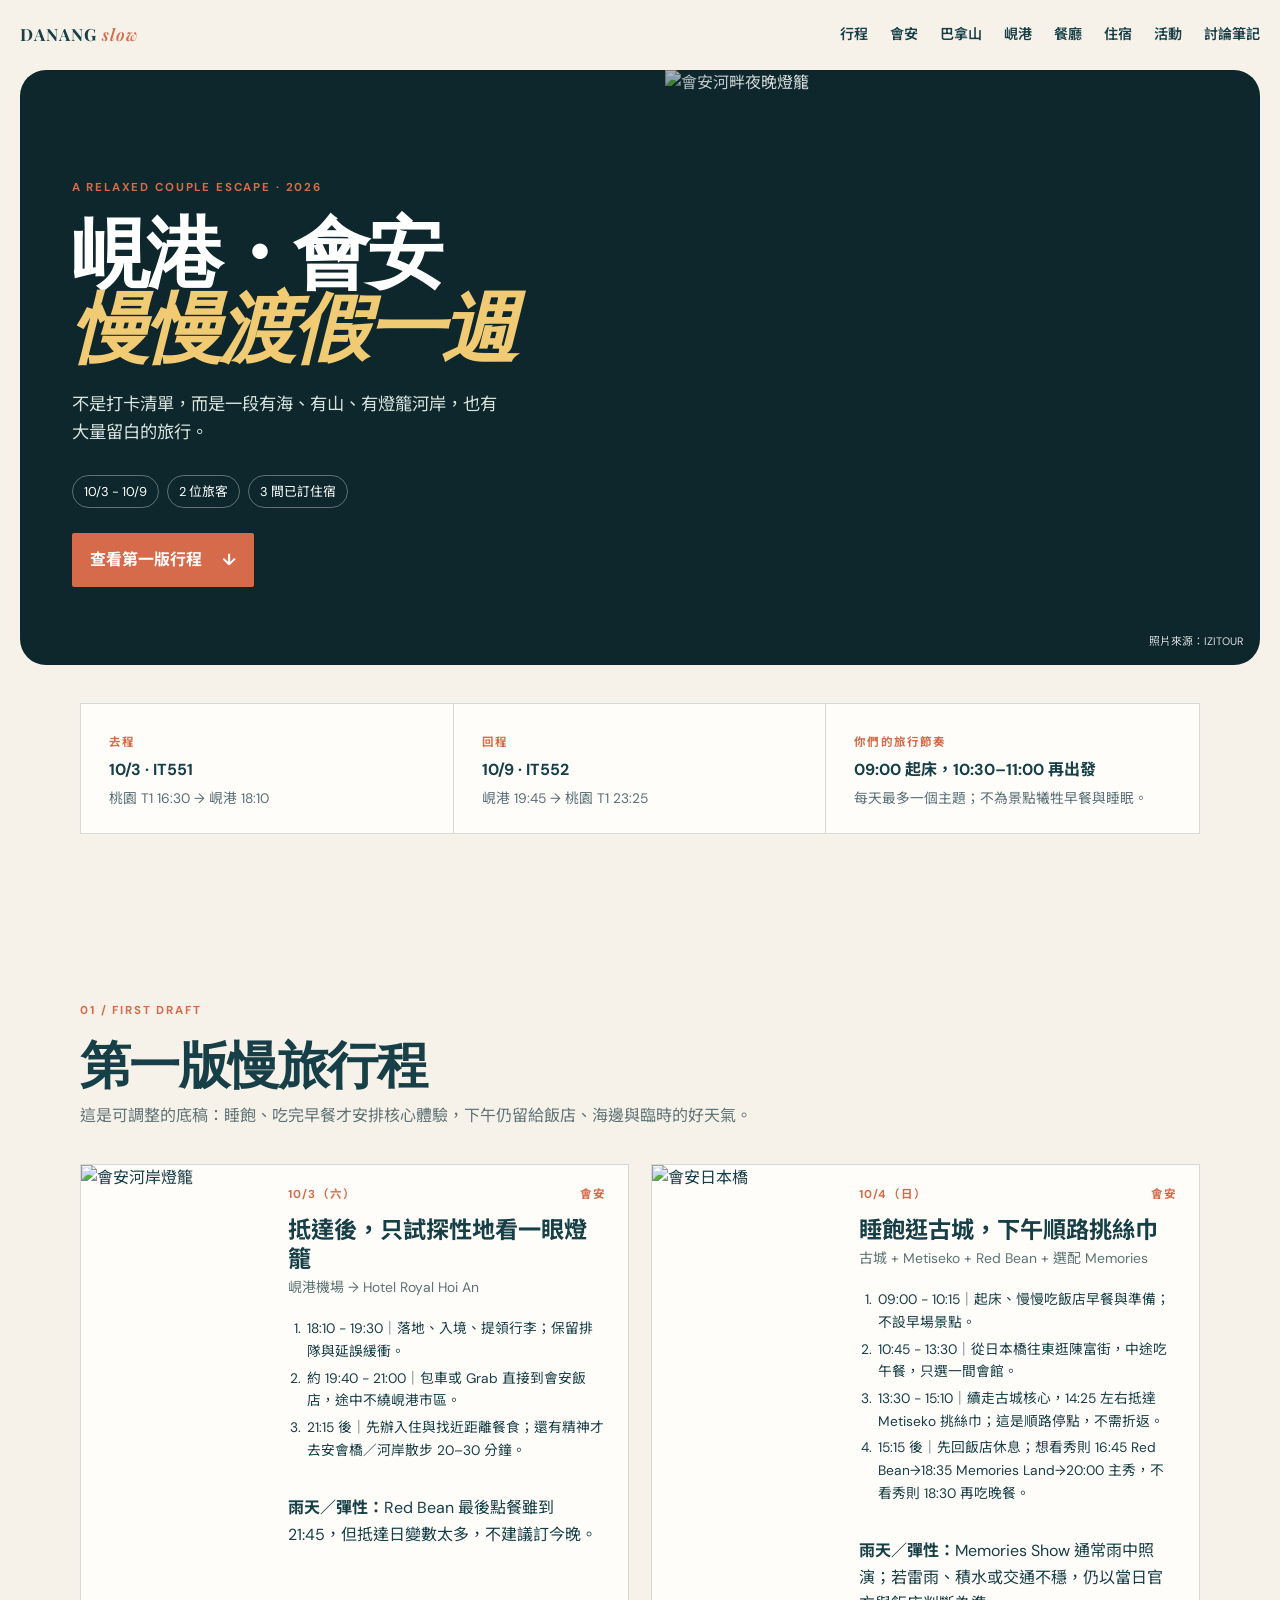
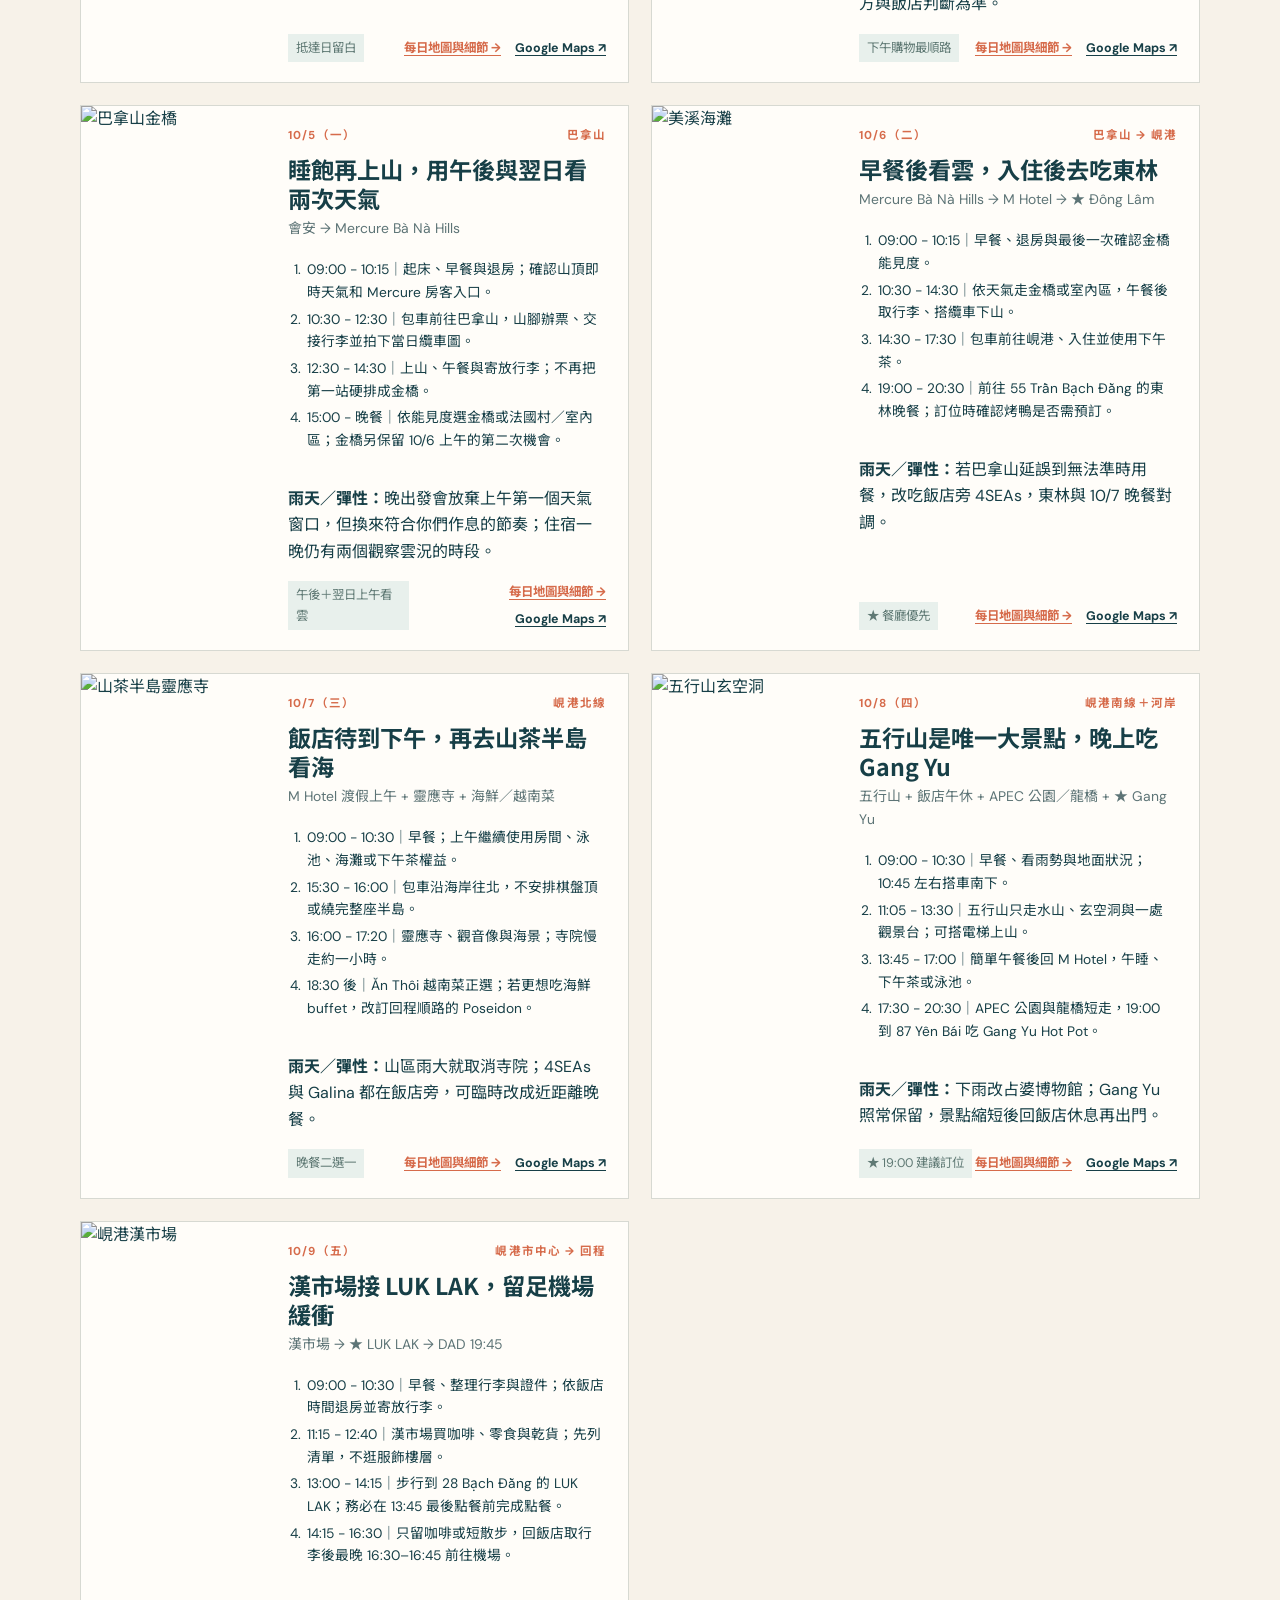
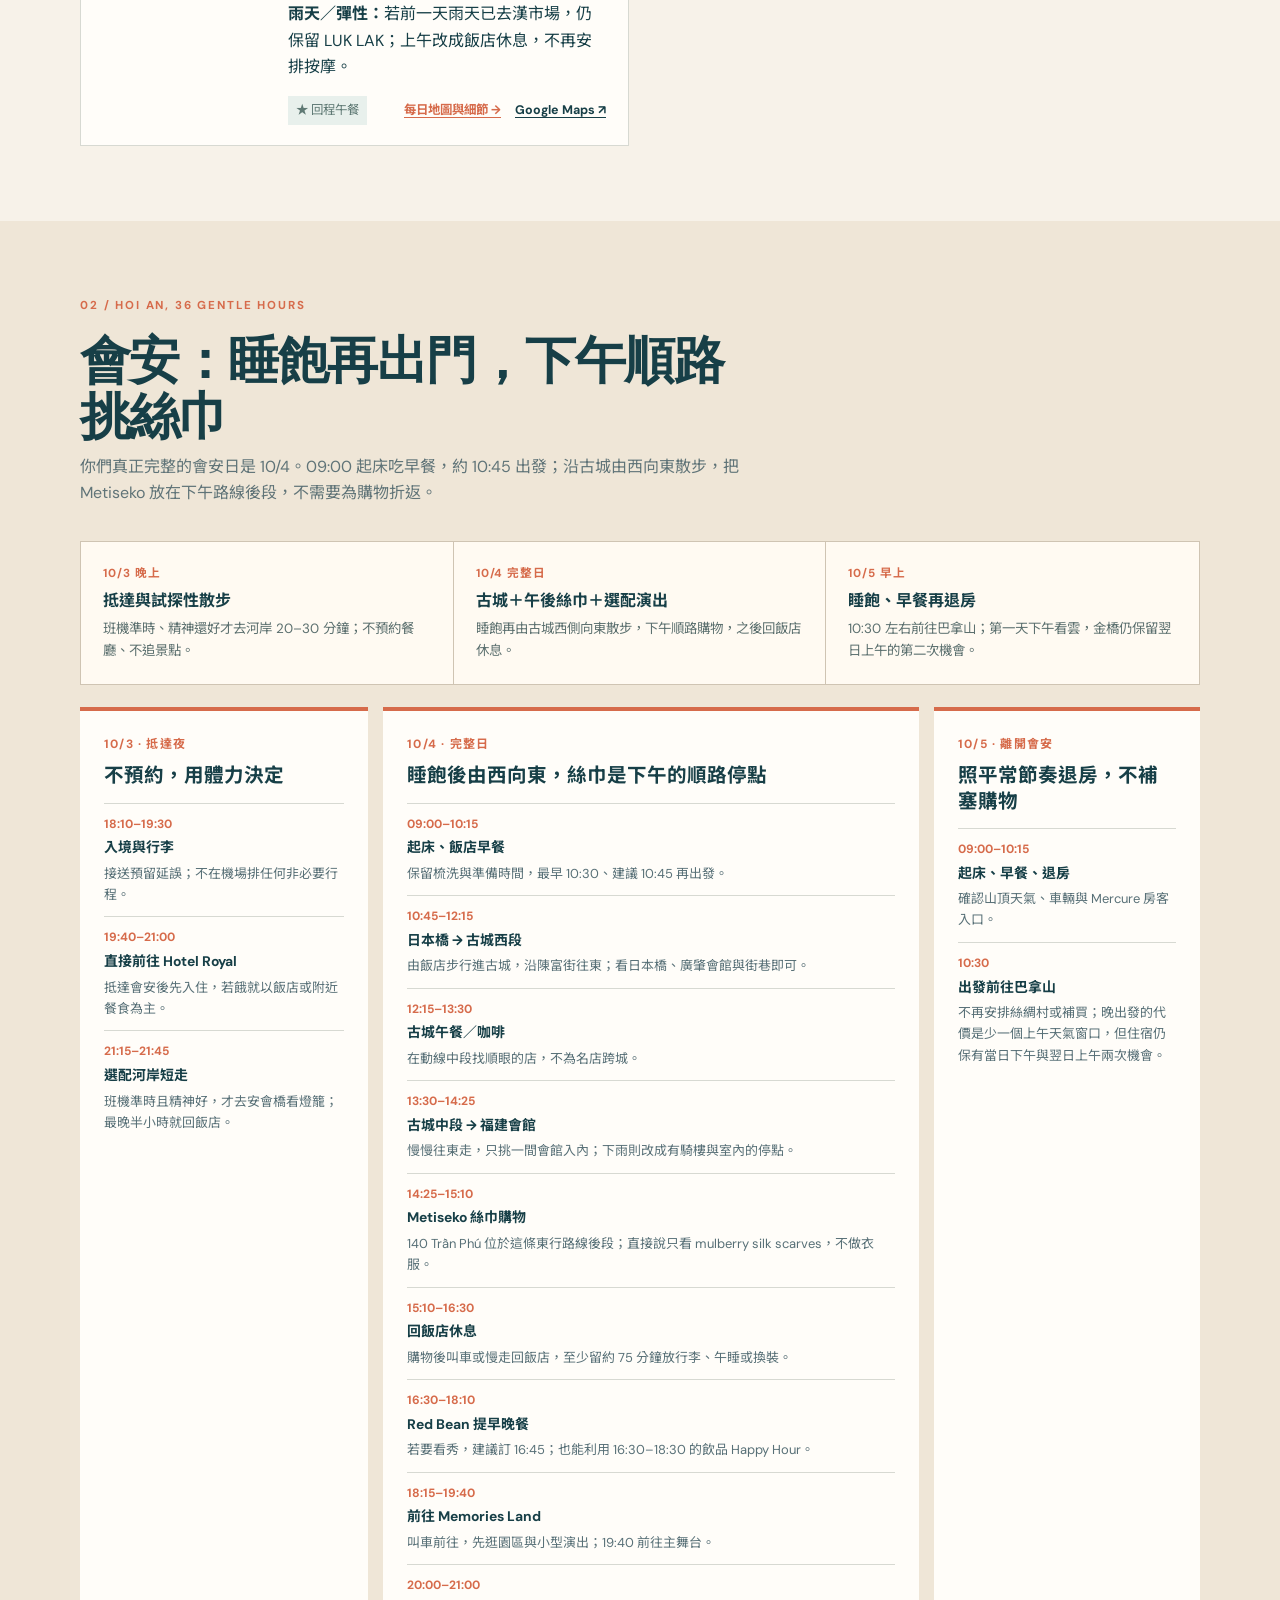
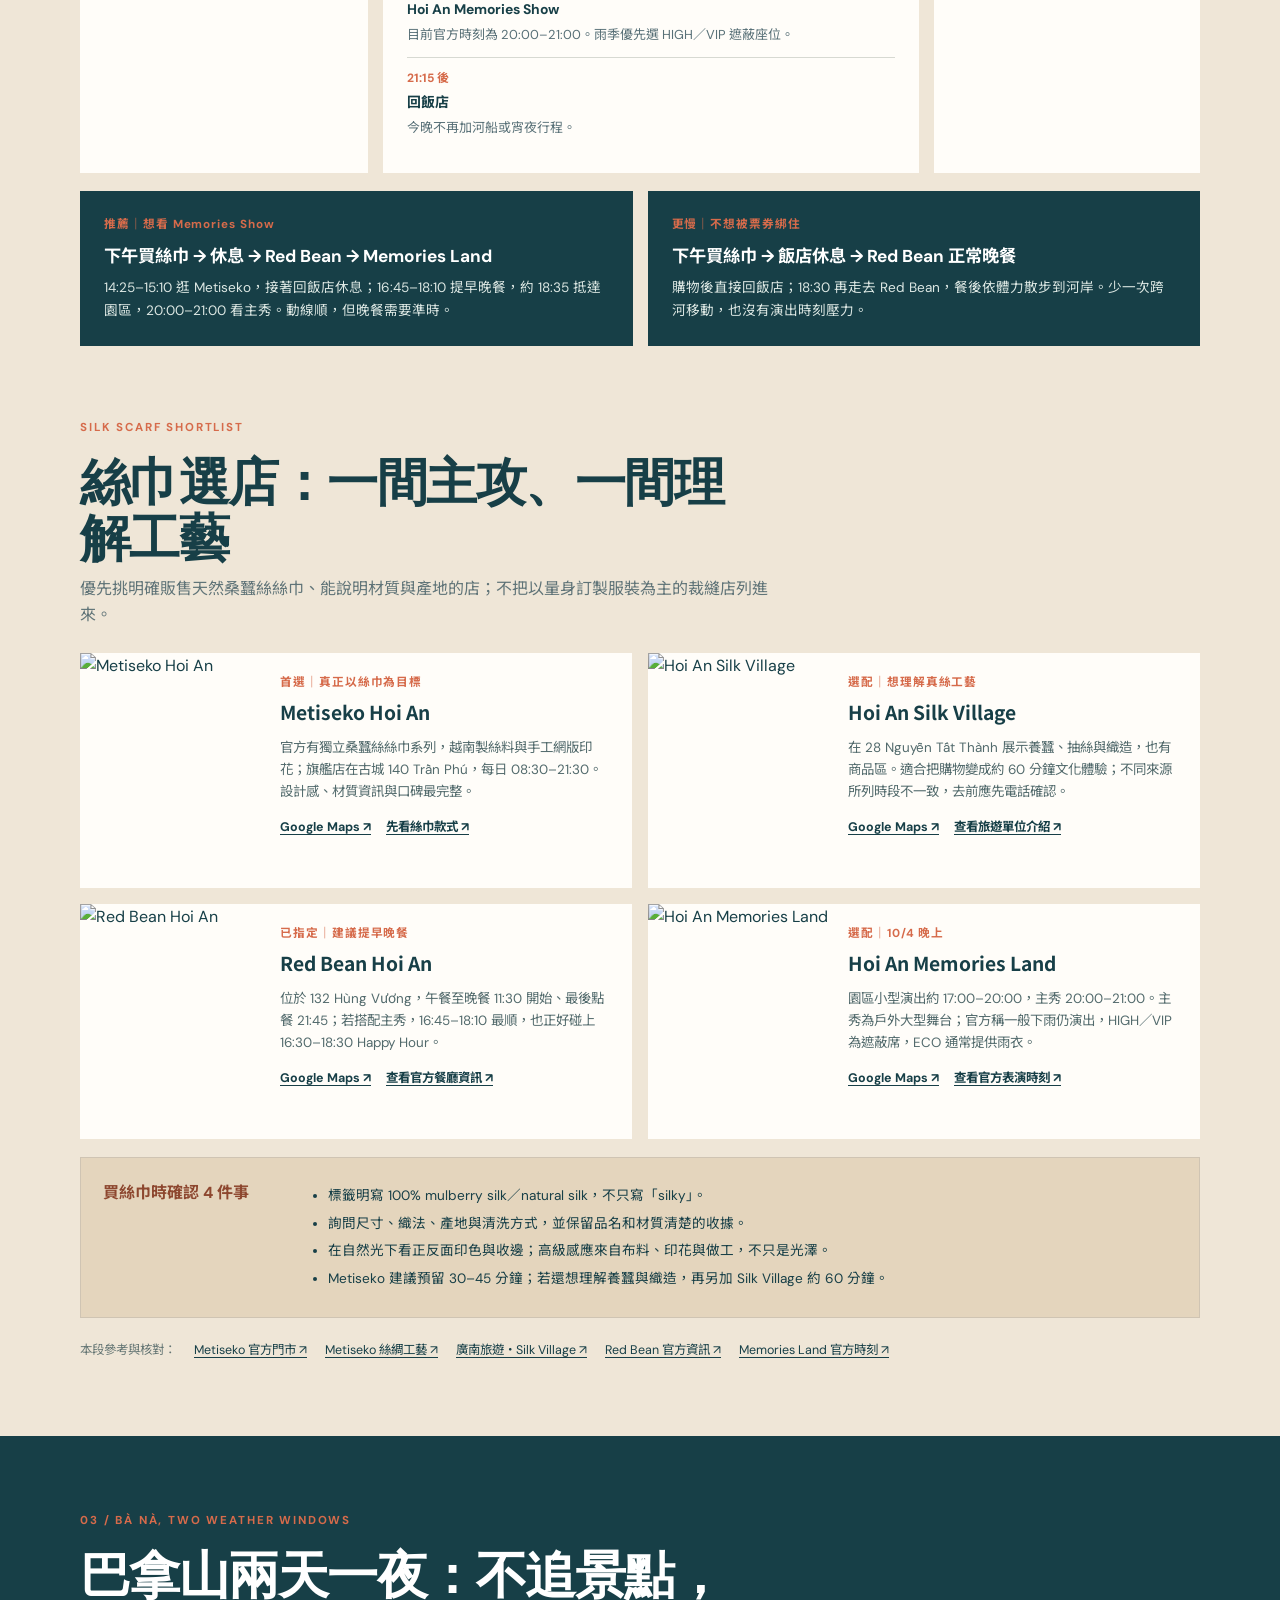
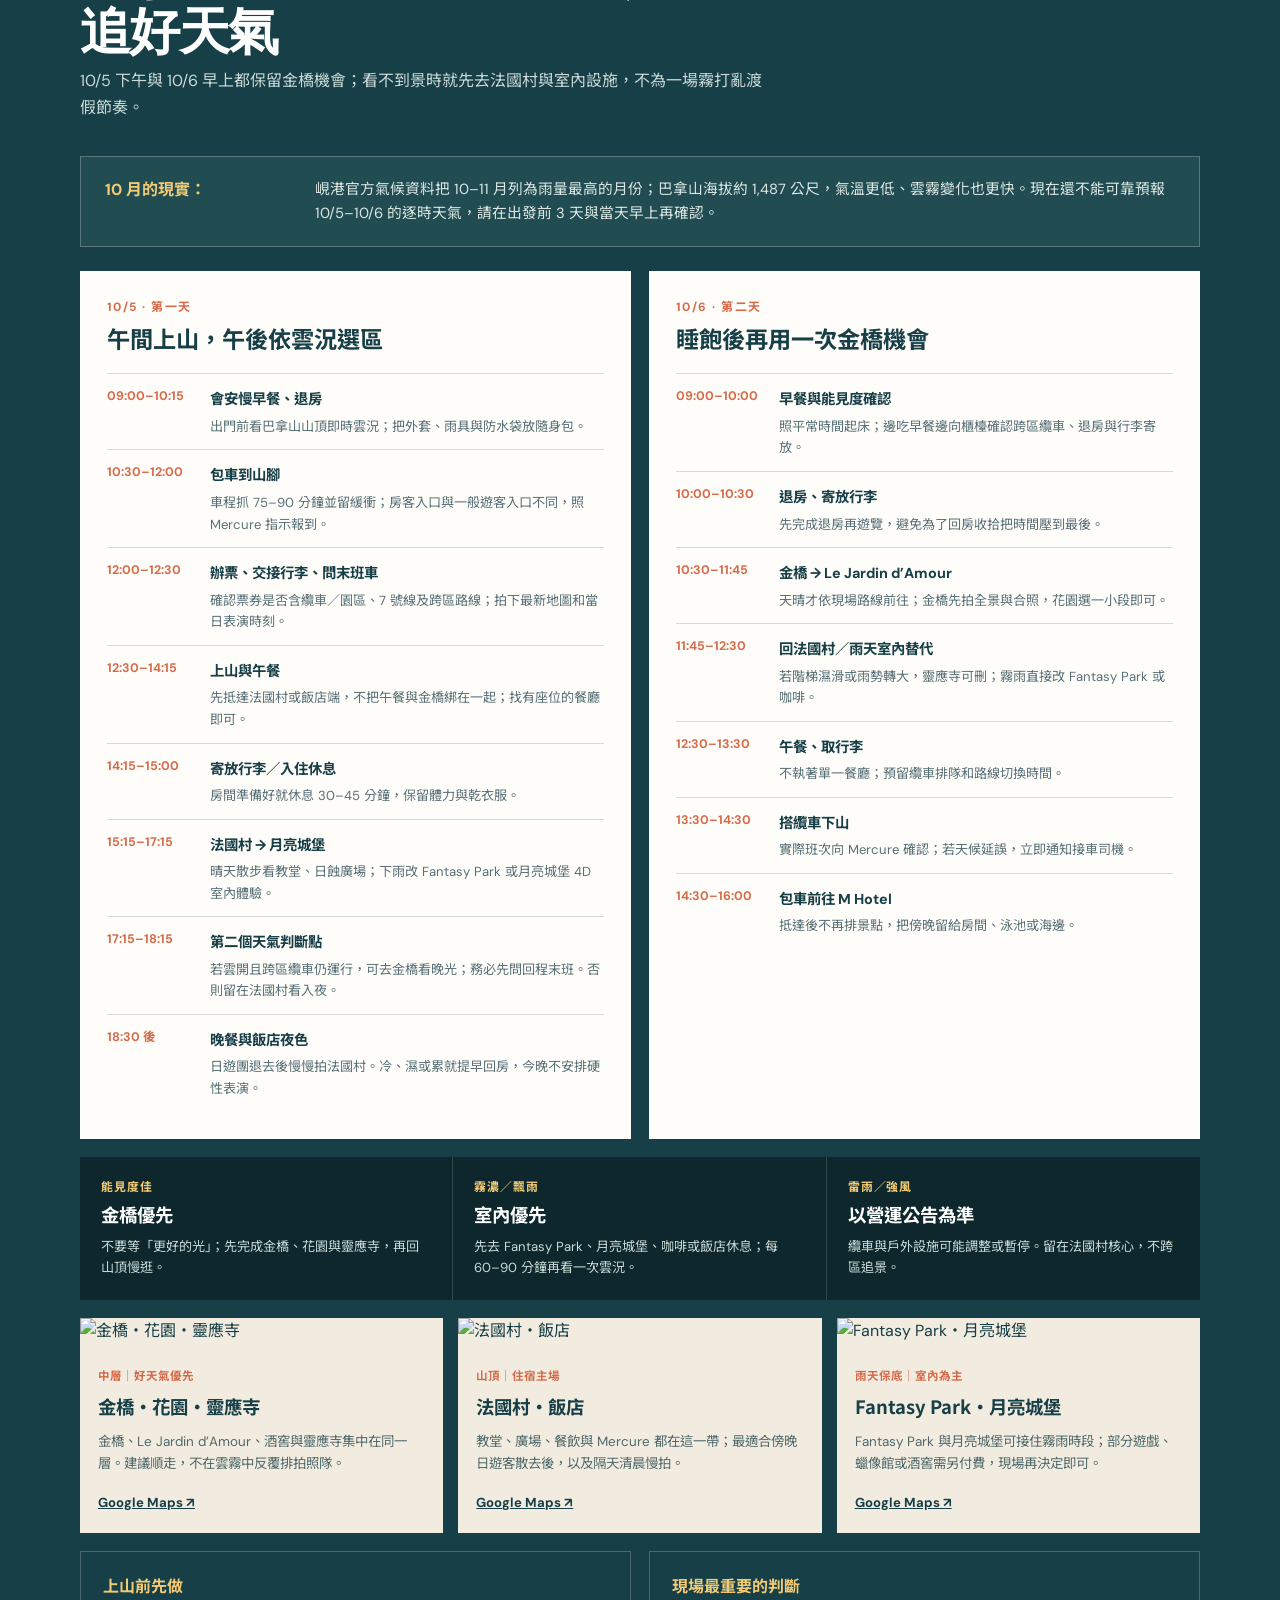
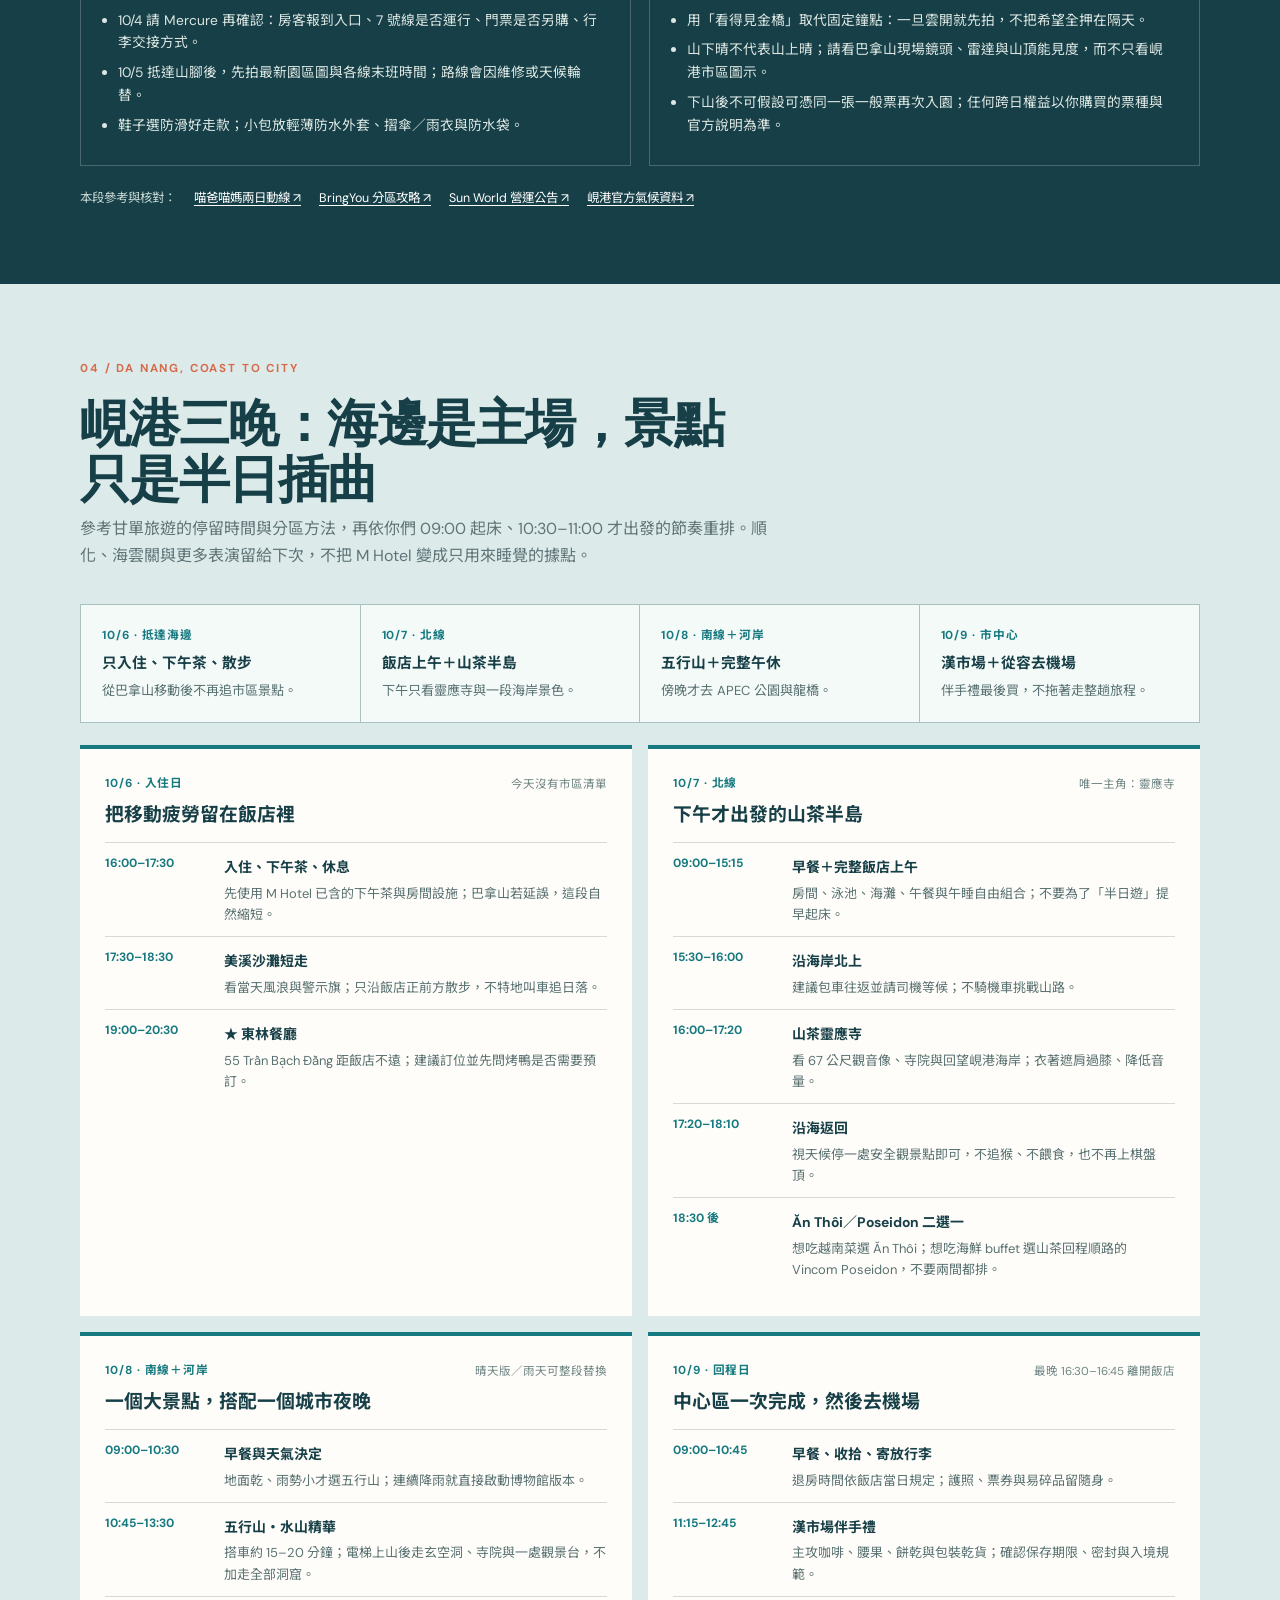
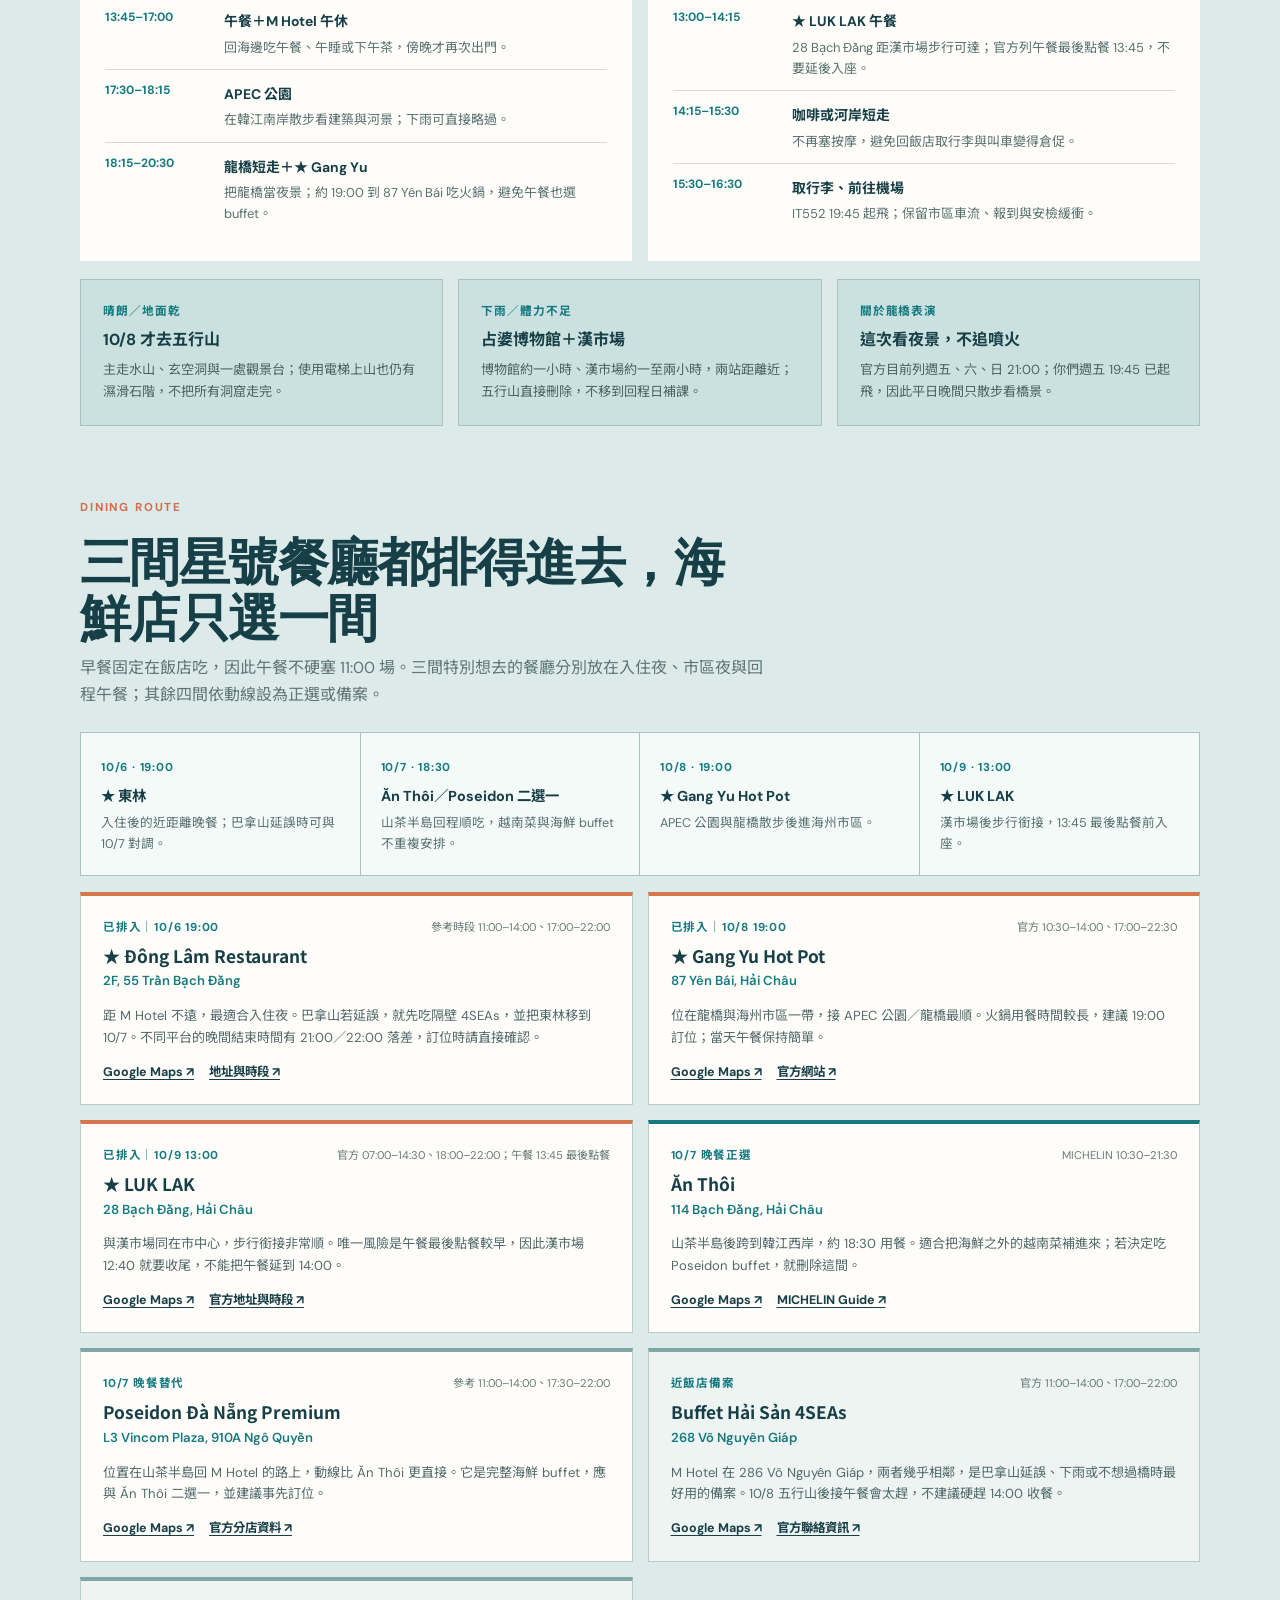
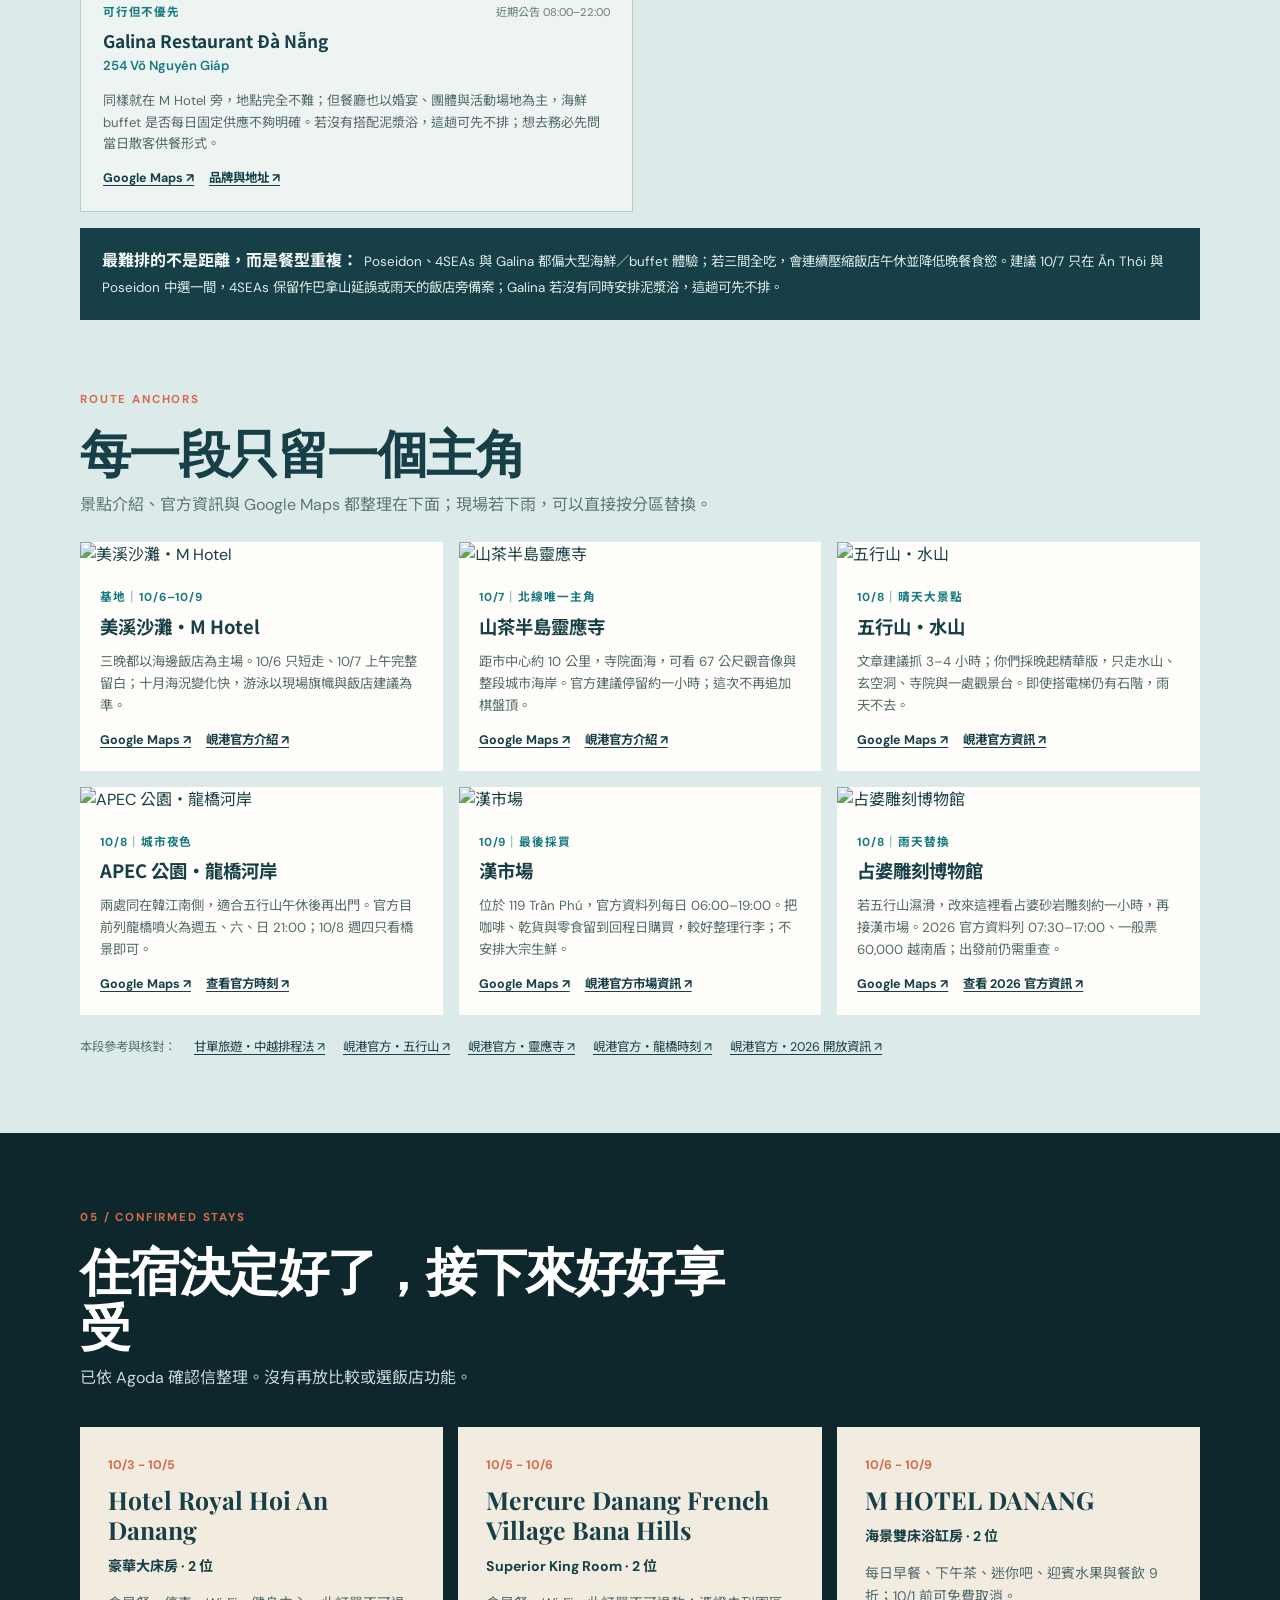
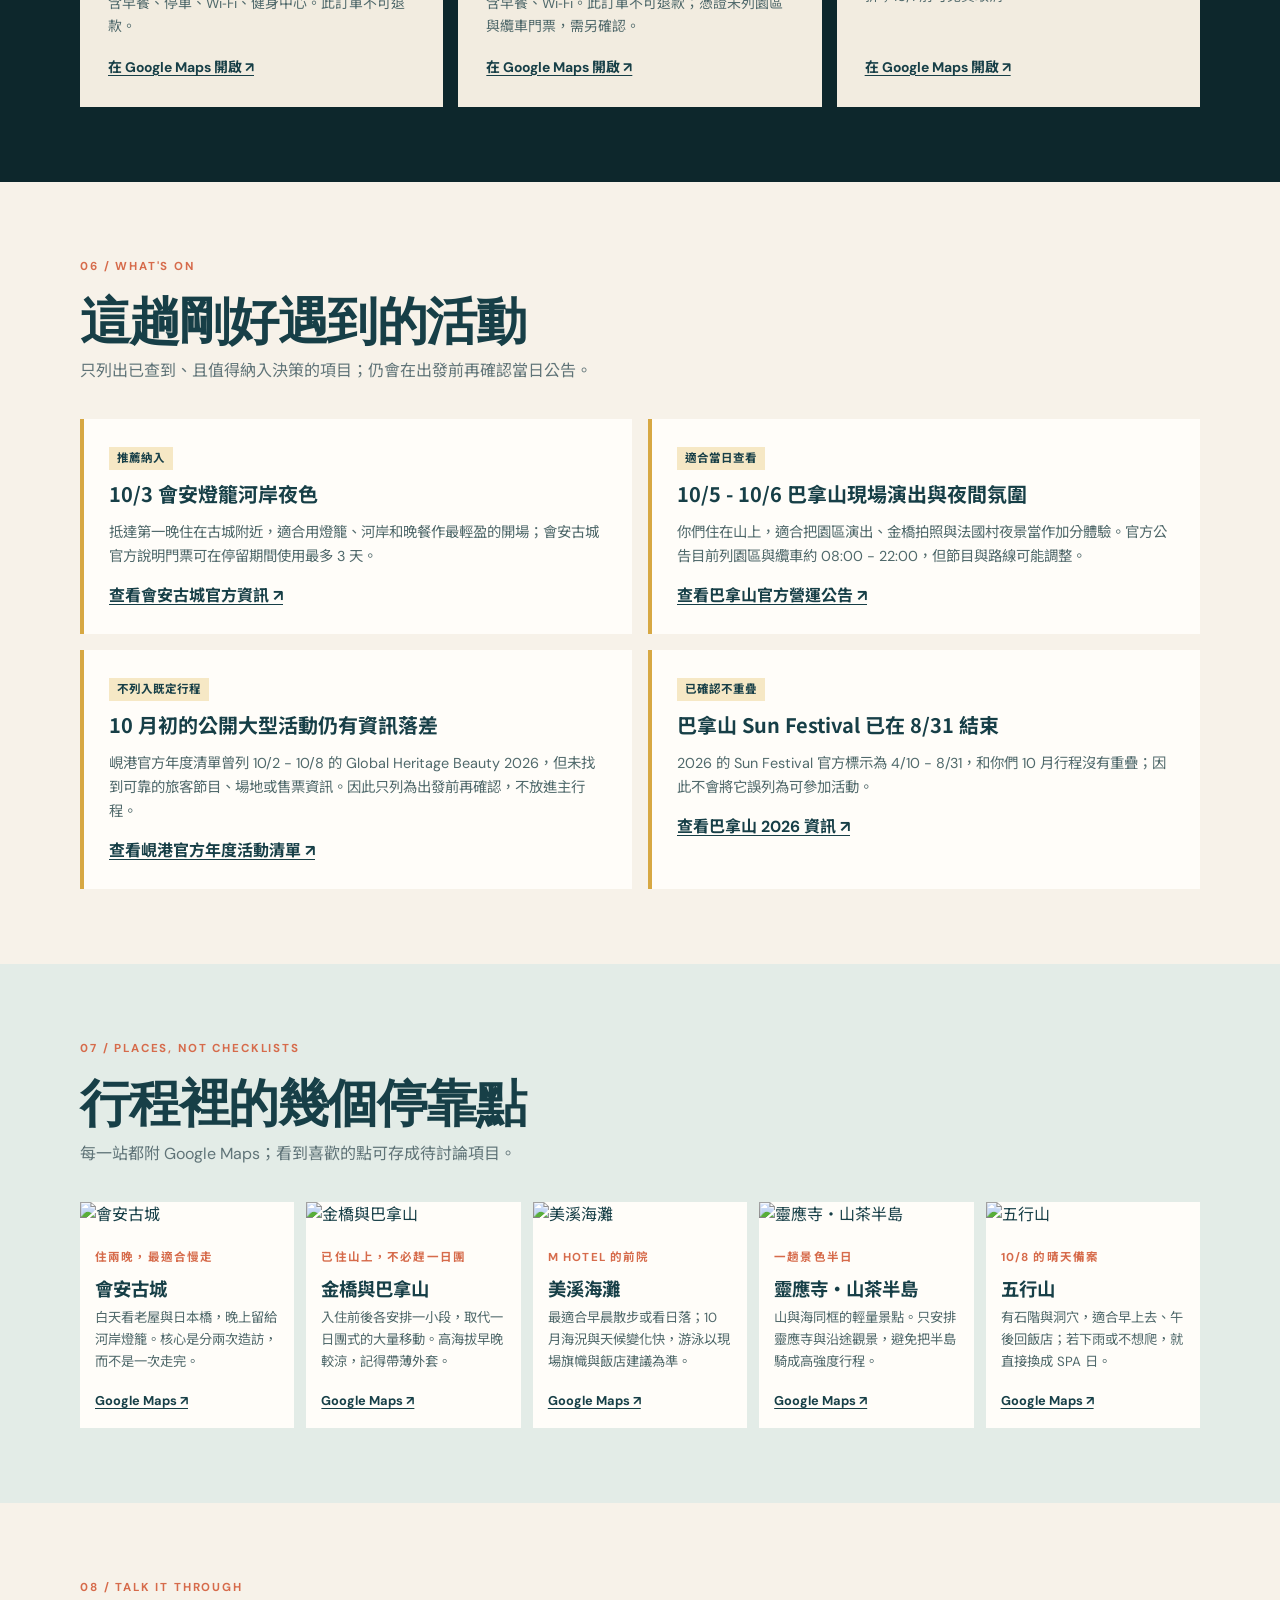
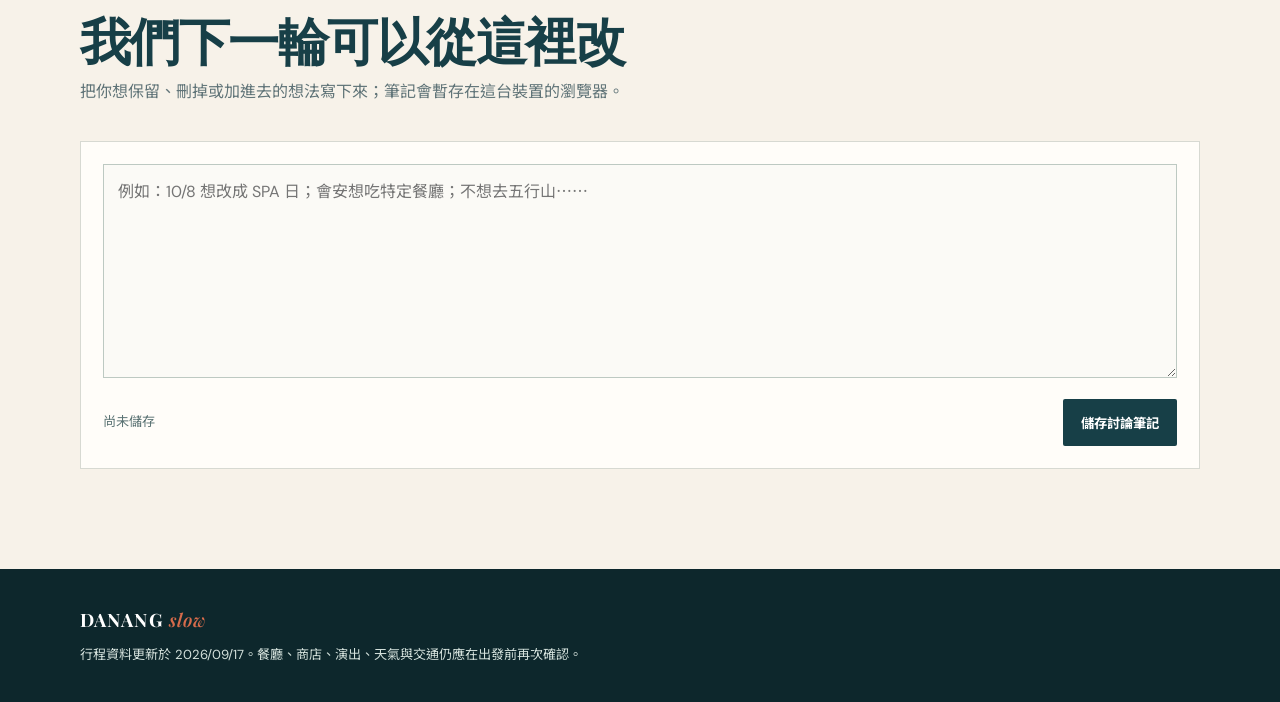
==== index.html @ a1480efe "Add daily itinerary map pages" ====
<!doctype html>
<html lang="zh-Hant">
  <head>
    <meta charset="UTF-8" />
    <meta name="viewport" content="width=device-width, initial-scale=1.0" />
    <meta name="theme-color" content="#173f47" />
    <meta name="description" content="2026 峴港・會安慢旅行程：已確認住宿、航班、景點、地圖與活動追蹤。" />
    <title>峴港慢旅行｜2026.10.03 - 10.09</title>
    <link rel="preconnect" href="https://fonts.googleapis.com" />
    <link rel="preconnect" href="https://fonts.gstatic.com" crossorigin />
    <link href="https://fonts.googleapis.com/css2?family=DM+Sans:wght@400;500;600;700&family=Noto+Sans+TC:wght@400;500;600;700&family=Playfair+Display:ital,wght@0,600;0,700;1,600&display=swap" rel="stylesheet" />
    <link rel="stylesheet" href="site.css" />
    <link rel="stylesheet" href="bana.css" />
    <link rel="stylesheet" href="hoian.css" />
    <link rel="stylesheet" href="danang.css?v=20260916-restaurants" />
    <link rel="stylesheet" href="home-daily.css?v=20260917" />
  </head>
  <body>
    <header class="topbar">
      <a class="brand" href="#top">DANANG <em>slow</em></a>
      <nav aria-label="主要導覽">
        <a href="#schedule">行程</a><a href="#hoian">會安</a><a href="#bana">巴拿山</a><a href="#danang">峴港</a><a href="#danang-food">餐廳</a><a href="#stays">住宿</a><a href="#events">活動</a><a href="#notes">討論筆記</a>
      </nav>
    </header>

    <main id="top">
      <section class="hero">
        <div class="hero-copy">
          <p class="eyebrow">A RELAXED COUPLE ESCAPE · 2026</p>
          <h1>峴港・會安<br /><em>慢慢渡假一週</em></h1>
          <p class="lead">不是打卡清單，而是一段有海、有山、有燈籠河岸，也有大量留白的旅行。</p>
          <div class="hero-pills"><span>10/3 - 10/9</span><span>2 位旅客</span><span>3 間已訂住宿</span></div>
          <a class="button" href="#schedule">查看第一版行程 <span>↓</span></a>
        </div>
        <figure class="hero-image"><img src="https://izitour.com/media/ckeditor/hoi-an-vietnam-1.webp" alt="會安河畔夜晚燈籠" /><figcaption><a href="https://izitour.com/en/blog/hoi-an-ancient-town" target="_blank" rel="noopener">照片來源：IZITOUR</a></figcaption></figure>
      </section>

      <section class="trip-strip wrap" aria-label="已確認交通">
        <div><span>去程</span><strong>10/3 · IT551</strong><p>桃園 T1 16:30 → 峴港 18:10</p></div>
        <div><span>回程</span><strong>10/9 · IT552</strong><p>峴港 19:45 → 桃園 T1 23:25</p></div>
        <div><span>你們的旅行節奏</span><strong>09:00 起床，10:30–11:00 再出發</strong><p>每天最多一個主題；不為景點犧牲早餐與睡眠。</p></div>
      </section>

      <section id="schedule" class="section wrap">
        <div class="section-heading"><p class="eyebrow">01 / FIRST DRAFT</p><h2>第一版慢旅行程</h2><p>這是可調整的底稿：睡飽、吃完早餐才安排核心體驗，下午仍留給飯店、海邊與臨時的好天氣。</p></div>
        <div id="schedule-grid" class="schedule-grid"></div>
      </section>

      <section id="hoian" class="section hoian-section">
        <div class="wrap">
          <div class="section-heading"><p class="eyebrow">02 / HOI AN, 36 GENTLE HOURS</p><h2>會安：睡飽再出門，下午順路挑絲巾</h2><p>你們真正完整的會安日是 10/4。09:00 起床吃早餐，約 10:45 出發；沿古城由西向東散步，把 Metiseko 放在下午路線後段，不需要為購物折返。</p></div>
          <div class="hoian-summary"><div><span>10/3 晚上</span><strong>抵達與試探性散步</strong><p>班機準時、精神還好才去河岸 20–30 分鐘；不預約餐廳、不追景點。</p></div><div><span>10/4 完整日</span><strong>古城＋午後絲巾＋選配演出</strong><p>睡飽再由古城西側向東散步，下午順路購物，之後回飯店休息。</p></div><div><span>10/5 早上</span><strong>睡飽、早餐再退房</strong><p>10:30 左右前往巴拿山；第一天下午看雲，金橋仍保留翌日上午的第二次機會。</p></div></div>
          <div id="hoian-plan" class="hoian-plan"></div>
          <div class="hoian-options"><article><span>推薦｜想看 Memories Show</span><h3>下午買絲巾 → 休息 → Red Bean → Memories Land</h3><p>14:25–15:10 逛 Metiseko，接著回飯店休息；16:45–18:10 提早晚餐，約 18:35 抵達園區，20:00–21:00 看主秀。動線順，但晚餐需要準時。</p></article><article><span>更慢｜不想被票券綁住</span><h3>下午買絲巾 → 飯店休息 → Red Bean 正常晚餐</h3><p>購物後直接回飯店；18:30 再走去 Red Bean，餐後依體力散步到河岸。少一次跨河移動，也沒有演出時刻壓力。</p></article></div>
          <div class="section-heading shop-heading"><p class="eyebrow">SILK SCARF SHORTLIST</p><h2>絲巾選店：一間主攻、一間理解工藝</h2><p>優先挑明確販售天然桑蠶絲絲巾、能說明材質與產地的店；不把以量身訂製服裝為主的裁縫店列進來。</p></div>
          <div id="hoian-places" class="hoian-places"></div>
          <div class="silk-check"><strong>買絲巾時確認 4 件事</strong><ul><li>標籤明寫 100% mulberry silk／natural silk，不只寫「silky」。</li><li>詢問尺寸、織法、產地與清洗方式，並保留品名和材質清楚的收據。</li><li>在自然光下看正反面印色與收邊；高級感應來自布料、印花與做工，不只是光澤。</li><li>Metiseko 建議預留 30–45 分鐘；若還想理解養蠶與織造，再另加 Silk Village 約 60 分鐘。</li></ul></div>
          <div class="source-row hoian-sources"><span>本段參考與核對：</span><a href="https://metiseko.com/pages/store-locator" target="_blank" rel="noopener">Metiseko 官方門市 ↗</a><a href="https://metiseko.com/pages/home-silk" target="_blank" rel="noopener">Metiseko 絲綢工藝 ↗</a><a href="https://dltm.vnptit3.vn/en/langluahoian" target="_blank" rel="noopener">廣南旅遊・Silk Village ↗</a><a href="https://hoian.redbeanrestaurants.com/story" target="_blank" rel="noopener">Red Bean 官方資訊 ↗</a><a href="https://hoianmemoriesland.com/en/performance-schedule" target="_blank" rel="noopener">Memories Land 官方時刻 ↗</a></div>
        </div>
      </section>

      <section id="bana" class="section bana-section">
        <div class="wrap">
          <div class="section-heading light"><p class="eyebrow">03 / BÀ NÀ, TWO WEATHER WINDOWS</p><h2>巴拿山兩天一夜：不追景點，追好天氣</h2><p>10/5 下午與 10/6 早上都保留金橋機會；看不到景時就先去法國村與室內設施，不為一場霧打亂渡假節奏。</p></div>
          <div class="bana-alert"><strong>10 月的現實：</strong><span>峴港官方氣候資料把 10–11 月列為雨量最高的月份；巴拿山海拔約 1,487 公尺，氣溫更低、雲霧變化也更快。現在還不能可靠預報 10/5–10/6 的逐時天氣，請在出發前 3 天與當天早上再確認。</span></div>
          <div id="bana-plan" class="bana-plan"></div>
          <div class="bana-decision" aria-label="巴拿山天氣決策"><div><span>能見度佳</span><strong>金橋優先</strong><p>不要等「更好的光」；先完成金橋、花園與靈應寺，再回山頂慢逛。</p></div><div><span>霧濃／飄雨</span><strong>室內優先</strong><p>先去 Fantasy Park、月亮城堡、咖啡或飯店休息；每 60–90 分鐘再看一次雲況。</p></div><div><span>雷雨／強風</span><strong>以營運公告為準</strong><p>纜車與戶外設施可能調整或暫停。留在法國村核心，不跨區追景。</p></div></div>
          <div id="bana-zones" class="bana-zones"></div>
          <div class="bana-practical"><article><h3>上山前先做</h3><ul><li>10/4 請 Mercure 再確認：房客報到入口、7 號線是否運行、門票是否另購、行李交接方式。</li><li>10/5 抵達山腳後，先拍最新園區圖與各線末班時間；路線會因維修或天候輪替。</li><li>鞋子選防滑好走款；小包放輕薄防水外套、摺傘／雨衣與防水袋。</li></ul></article><article><h3>現場最重要的判斷</h3><ul><li>用「看得見金橋」取代固定鐘點：一旦雲開就先拍，不把希望全押在隔天。</li><li>山下晴不代表山上晴；請看巴拿山現場鏡頭、雷達與山頂能見度，而不只看峴港市區圖示。</li><li>下山後不可假設可憑同一張一般票再次入園；任何跨日權益以你購買的票種與官方說明為準。</li></ul></article></div>
          <div class="source-row"><span>本段參考與核對：</span><a href="https://kimiyo.tw/ba-na-hills/" target="_blank" rel="noopener">喵爸喵媽兩日動線 ↗</a><a href="https://www.bring-you.info/zh-tw/ba-na-hills" target="_blank" rel="noopener">BringYou 分區攻略 ↗</a><a href="https://sunworld.vn/banahills/tin-tuc-sunworld/thong-bao-lich-van-hanh-hang-ngay-tai-sun-world-ba-na-hillshtml" target="_blank" rel="noopener">Sun World 營運公告 ↗</a><a href="https://cttdt.danangportal.gov.vn/web/eng-dng/w/location-and-natural-conditions" target="_blank" rel="noopener">峴港官方氣候資料 ↗</a></div>
        </div>
      </section>

      <section id="danang" class="section danang-section">
        <div class="wrap">
          <div class="section-heading"><p class="eyebrow">04 / DA NANG, COAST TO CITY</p><h2>峴港三晚：海邊是主場，景點只是半日插曲</h2><p>參考甘單旅遊的停留時間與分區方法，再依你們 09:00 起床、10:30–11:00 才出發的節奏重排。順化、海雲關與更多表演留給下次，不把 M Hotel 變成只用來睡覺的據點。</p></div>
          <div class="danang-rhythm" aria-label="峴港分區節奏"><div><span>10/6 · 抵達海邊</span><strong>只入住、下午茶、散步</strong><p>從巴拿山移動後不再追市區景點。</p></div><div><span>10/7 · 北線</span><strong>飯店上午＋山茶半島</strong><p>下午只看靈應寺與一段海岸景色。</p></div><div><span>10/8 · 南線＋河岸</span><strong>五行山＋完整午休</strong><p>傍晚才去 APEC 公園與龍橋。</p></div><div><span>10/9 · 市中心</span><strong>漢市場＋從容去機場</strong><p>伴手禮最後買，不拖著走整趟旅程。</p></div></div>
          <div id="danang-plan" class="danang-plan"></div>
          <div class="danang-weather"><article><span>晴朗／地面乾</span><h3>10/8 才去五行山</h3><p>主走水山、玄空洞與一處觀景台；使用電梯上山也仍有濕滑石階，不把所有洞窟走完。</p></article><article><span>下雨／體力不足</span><h3>占婆博物館＋漢市場</h3><p>博物館約一小時、漢市場約一至兩小時，兩站距離近；五行山直接刪除，不移到回程日補課。</p></article><article><span>關於龍橋表演</span><h3>這次看夜景，不追噴火</h3><p>官方目前列週五、六、日 21:00；你們週五 19:45 已起飛，因此平日晚間只散步看橋景。</p></article></div>
          <div id="danang-food" class="section-heading restaurant-heading"><p class="eyebrow">DINING ROUTE</p><h2>三間星號餐廳都排得進去，海鮮店只選一間</h2><p>早餐固定在飯店吃，因此午餐不硬塞 11:00 場。三間特別想去的餐廳分別放在入住夜、市區夜與回程午餐；其餘四間依動線設為正選或備案。</p></div>
          <div class="restaurant-route" aria-label="峴港餐廳安排摘要"><div><span>10/6 · 19:00</span><strong>★ 東林</strong><p>入住後的近距離晚餐；巴拿山延誤時可與 10/7 對調。</p></div><div><span>10/7 · 18:30</span><strong>Ăn Thôi／Poseidon 二選一</strong><p>山茶半島回程順吃，越南菜與海鮮 buffet 不重複安排。</p></div><div><span>10/8 · 19:00</span><strong>★ Gang Yu Hot Pot</strong><p>APEC 公園與龍橋散步後進海州市區。</p></div><div><span>10/9 · 13:00</span><strong>★ LUK LAK</strong><p>漢市場後步行銜接，13:45 最後點餐前入座。</p></div></div>
          <div id="restaurant-grid" class="restaurant-grid"></div>
          <div class="restaurant-verdict"><strong>最難排的不是距離，而是餐型重複：</strong><p>Poseidon、4SEAs 與 Galina 都偏大型海鮮／buffet 體驗；若三間全吃，會連續壓縮飯店午休並降低晚餐食慾。建議 10/7 只在 Ăn Thôi 與 Poseidon 中選一間，4SEAs 保留作巴拿山延誤或雨天的飯店旁備案；Galina 若沒有同時安排泥漿浴，這趟可先不排。</p></div>
          <div class="section-heading danang-place-heading"><p class="eyebrow">ROUTE ANCHORS</p><h2>每一段只留一個主角</h2><p>景點介紹、官方資訊與 Google Maps 都整理在下面；現場若下雨，可以直接按分區替換。</p></div>
          <div id="danang-places" class="danang-places"></div>
          <div class="source-row danang-sources"><span>本段參考與核對：</span><a href="https://starworldtour.com/archives/9469" target="_blank" rel="noopener">甘單旅遊・中越排程法 ↗</a><a href="https://danangfantasticity.com/en/the-marble-mountains" target="_blank" rel="noopener">峴港官方・五行山 ↗</a><a href="https://danangfantasticity.com/en/linh-ung-pagoda-must-see-destination-for-tourists-to-da-nang" target="_blank" rel="noopener">峴港官方・靈應寺 ↗</a><a href="https://danangfantasticity.com/en/key-times-to-save-for-your-da-nang-travel-itinerary" target="_blank" rel="noopener">峴港官方・龍橋時刻 ↗</a><a href="https://danangfantasticity.com/en/news/plan-your-da-nang-journey-2026-updated-admission-prices-for-attractions-and-tourist-sites" target="_blank" rel="noopener">峴港官方・2026 開放資訊 ↗</a></div>
        </div>
      </section>

      <section id="stays" class="section stays-section">
        <div class="wrap"><div class="section-heading light"><p class="eyebrow">05 / CONFIRMED STAYS</p><h2>住宿決定好了，接下來好好享受</h2><p>已依 Agoda 確認信整理。沒有再放比較或選飯店功能。</p></div><div id="stay-grid" class="stay-grid"></div></div>
      </section>

      <section id="events" class="section wrap">
        <div class="section-heading"><p class="eyebrow">06 / WHAT'S ON</p><h2>這趟剛好遇到的活動</h2><p>只列出已查到、且值得納入決策的項目；仍會在出發前再確認當日公告。</p></div>
        <div id="event-grid" class="event-grid"></div>
      </section>

      <section class="section place-section">
        <div class="wrap"><div class="section-heading"><p class="eyebrow">07 / PLACES, NOT CHECKLISTS</p><h2>行程裡的幾個停靠點</h2><p>每一站都附 Google Maps；看到喜歡的點可存成待討論項目。</p></div><div id="place-grid" class="place-grid"></div></div>
      </section>

      <section id="notes" class="section wrap notes-section">
        <div class="section-heading"><p class="eyebrow">08 / TALK IT THROUGH</p><h2>我們下一輪可以從這裡改</h2><p>把你想保留、刪掉或加進去的想法寫下來；筆記會暫存在這台裝置的瀏覽器。</p></div>
        <div class="note-panel"><textarea id="trip-notes" rows="7" placeholder="例如：10/8 想改成 SPA 日；會安想吃特定餐廳；不想去五行山⋯⋯"></textarea><div><span id="save-status" aria-live="polite">尚未儲存</span><button id="save-notes" class="button dark">儲存討論筆記</button></div></div>
      </section>
    </main>
    <footer><span>DANANG <em>slow</em></span><p>行程資料更新於 2026/09/17。餐廳、商店、演出、天氣與交通仍應在出發前再次確認。</p></footer>
    <script src="site.js?v=20260917-daily-pages"></script>
  </body>
</html>
---- site.css ----
:root{--ink:#173f47;--deep:#0d272c;--cream:#f7f2e9;--paper:#fffdf9;--coral:#d66b4b;--gold:#d7a843;--mist:#dce7e3;--line:#d7d9d2}*{box-sizing:border-box}html{scroll-behavior:smooth}body{margin:0;background:var(--cream);color:var(--ink);font-family:"DM Sans","Noto Sans TC",sans-serif;line-height:1.65}.wrap{width:min(1120px,calc(100% - 40px));margin:auto}.topbar{height:70px;width:min(1240px,calc(100% - 40px));margin:auto;display:flex;align-items:center;justify-content:space-between}.brand,footer span{font-family:"Playfair Display",serif;font-weight:700;letter-spacing:.06em;color:var(--ink);text-decoration:none;font-size:1.05rem}.brand em,footer em{color:var(--coral);font-weight:600}.topbar nav{display:flex;gap:22px}.topbar nav a{color:var(--ink);text-decoration:none;font-size:.88rem;font-weight:600}.hero{max-width:1240px;min-height:595px;margin:0 auto 38px;border-radius:26px;overflow:hidden;background:var(--deep);display:grid;grid-template-columns:1.04fr .96fr;color:white}.hero-copy{padding:100px 8% 70px;align-self:center}.eyebrow{font-size:.72rem;letter-spacing:.16em;font-weight:700;color:var(--coral);margin:0 0 14px}.hero h1{font:700 clamp(3.1rem,6vw,5.6rem)/.98 "Playfair Display",serif;letter-spacing:-.04em;margin:0}.hero h1 em{font-weight:600;color:#f1ca74}.lead{font-size:1.08rem;max-width:430px;color:#d9e4df;margin:28px 0}.hero-pills{display:flex;flex-wrap:wrap;gap:8px;margin:25px 0}.hero-pills span{font-size:.8rem;border:1px solid rgba(255,255,255,.34);padding:5px 11px;border-radius:30px}.button{background:var(--coral);border:0;border-radius:2px;padding:14px 18px;color:white;font-weight:700;text-decoration:none;display:inline-flex;gap:20px;align-items:center;cursor:pointer;font-family:inherit}.button.dark{background:var(--ink)}.hero-image{margin:0;position:relative;min-height:460px}.hero-image:after{content:"";position:absolute;inset:0;background:linear-gradient(90deg,rgba(13,39,44,.35),transparent 35%)}.hero-image img{width:100%;height:100%;object-fit:cover}.hero-image figcaption{position:absolute;right:16px;bottom:12px;z-index:1}.hero-image a{color:white;font-size:.68rem;text-decoration:none;opacity:.85}.trip-strip{display:grid;grid-template-columns:repeat(3,1fr);background:var(--paper);border:1px solid var(--line);margin-bottom:92px}.trip-strip>div{padding:24px 28px;border-right:1px solid var(--line)}.trip-strip>div:last-child{border:0}.trip-strip span,.day-meta,.place-card span{font-size:.72rem;font-weight:700;letter-spacing:.1em;color:var(--coral);text-transform:uppercase}.trip-strip strong{display:block;font-size:1rem;margin-top:3px}.trip-strip p{font-size:.86rem;margin:3px 0 0;color:#587077}.section{padding:75px 0}.section-heading{max-width:690px;margin-bottom:35px}.section-heading h2{font:700 clamp(2.2rem,4vw,3.5rem)/1.1 "Playfair Display",serif;letter-spacing:-.03em;margin:0 0 12px}.section-heading>p:last-child{margin:0;color:#607478}.schedule-grid{display:grid;grid-template-columns:repeat(2,1fr);gap:22px}.day-card{background:var(--paper);border:1px solid var(--line);display:grid;grid-template-columns:185px 1fr;min-height:305px}.day-card>img{width:100%;height:100%;object-fit:cover}.day-content{padding:20px 22px;display:flex;flex-direction:column}.day-meta{display:flex;justify-content:space-between}.day-card h3{font:700 1.45rem/1.25 "Noto Sans TC",sans-serif;margin:10px 0 4px}.focus{font-size:.87rem;color:#5d7476;margin:0}.day-card ol{font-size:.86rem;padding-left:1.25em;margin:14px 0}.day-card li{padding-left:2px;margin:4px 0}.card-bottom{margin-top:auto;display:flex;justify-content:space-between;align-items:center;font-size:.78rem}.card-bottom span{color:#5f7974;background:#e8f0ec;padding:4px 8px}.card-bottom a,.stay-card a,.event-card a,.place-card a{color:var(--ink);font-weight:700;text-underline-offset:3px}.stays-section{background:var(--deep);color:white}.light h2{color:white}.light>p:last-child{color:#c9d9d6}.stay-grid{display:grid;grid-template-columns:repeat(3,1fr);gap:15px}.stay-card{background:#f2ece0;color:var(--ink);padding:28px;min-height:280px;display:flex;flex-direction:column}.stay-card>p:first-child{color:var(--coral);font-size:.78rem;font-weight:700;margin:0}.stay-card h3{font:700 1.55rem/1.2 "Playfair Display",serif;margin:10px 0}.stay-card strong{font-size:.88rem}.stay-notes{color:#50696b;font-size:.87rem}.stay-card a{margin-top:auto;font-size:.87rem}.event-grid{display:grid;grid-template-columns:repeat(2,1fr);gap:16px}.event-card{background:var(--paper);border-left:4px solid var(--gold);padding:25px}.event-card h3{font:700 1.25rem/1.3 "Noto Sans TC",sans-serif;margin:10px 0}.event-card p{font-size:.9rem;color:#50696b}.event-status{font-size:.72rem;background:#f6e8c5;padding:4px 8px;font-weight:700}.place-section{background:#e3ece7}.place-grid{display:grid;grid-template-columns:repeat(5,1fr);gap:12px}.place-card{background:var(--paper);min-width:0}.place-card img{height:170px;width:100%;object-fit:cover}.place-card div{padding:15px}.place-card h3{font:700 1.15rem/1.25 "Noto Sans TC",sans-serif;margin:7px 0}.place-card p{font-size:.83rem;color:#50696b;margin:0 0 14px}.place-card a{font-size:.8rem}.notes-section{padding-bottom:100px}.note-panel{background:var(--paper);border:1px solid var(--line);padding:22px}.note-panel textarea{width:100%;border:1px solid #bdc9c2;background:#fbfaf6;padding:14px;font:inherit;color:var(--ink);resize:vertical}.note-panel>div{margin-top:12px;display:flex;justify-content:space-between;align-items:center}.note-panel span{font-size:.82rem;color:#5b7374}footer{background:var(--deep);color:#d4e1dc;padding:36px max(20px,calc((100% - 1120px)/2));font-size:.82rem}footer span{color:white;font-size:1.15rem}footer p{margin:9px 0 0}@media(max-width:850px){.hero{grid-template-columns:1fr}.hero-copy{padding:74px 8% 50px}.hero-image{height:320px}.trip-strip{grid-template-columns:1fr}.trip-strip>div{border-right:0;border-bottom:1px solid var(--line)}.schedule-grid,.event-grid{grid-template-columns:1fr}.place-grid{grid-template-columns:repeat(2,1fr)}.stay-grid{grid-template-columns:1fr}.day-card{grid-template-columns:130px 1fr}}@media(max-width:560px){.topbar{height:auto;padding:18px 0;align-items:flex-start}.topbar nav{gap:10px;flex-wrap:wrap;justify-content:flex-end}.topbar nav a{font-size:.76rem}.hero{border-radius:0}.hero h1{font-size:3.25rem}.hero-image{height:250px}.wrap{width:min(100% - 28px,1120px)}.section{padding:60px 0}.day-card{grid-template-columns:1fr}.day-card>img{height:185px}.place-grid{grid-template-columns:1fr 1fr}.place-card img{height:130px}.note-panel>div{gap:14px;align-items:flex-end}.button{padding:12px 14px}}
---- bana.css ----
.bana-section {
  background: #173f47;
  color: white;
}

.bana-alert {
  display: grid;
  grid-template-columns: 190px 1fr;
  gap: 20px;
  border: 1px solid rgba(255, 255, 255, 0.25);
  background: #214c52;
  padding: 20px 24px;
  margin-bottom: 24px;
}

.bana-alert strong,
.bana-decision span,
.bana-practical h3 { color: #f1ca74; }
.bana-alert span { color: #dce7e3; font-size: 0.92rem; }
.bana-plan { display: grid; grid-template-columns: 1fr 1fr; gap: 18px; }
.bana-day { background: var(--paper); color: var(--ink); padding: 27px; }
.bana-day > p { margin: 0; color: var(--coral); font-size: 0.75rem; font-weight: 700; letter-spacing: 0.12em; }
.bana-day > h3 { font: 700 1.45rem/1.25 "Noto Sans TC", sans-serif; margin: 7px 0 20px; }
.bana-day ol { list-style: none; margin: 0; padding: 0; }
.bana-day li { display: grid; grid-template-columns: 90px 1fr; gap: 13px; padding: 12px 0; border-top: 1px solid var(--line); }
.bana-day time { font-size: 0.78rem; color: var(--coral); font-weight: 700; }
.bana-day li strong { font-size: 0.9rem; }
.bana-day li p { font-size: 0.82rem; color: #587077; margin: 3px 0 0; }

.bana-decision { display: grid; grid-template-columns: repeat(3, 1fr); margin: 18px 0; background: #0d272c; }
.bana-decision div { padding: 21px; border-right: 1px solid rgba(255, 255, 255, 0.16); }
.bana-decision div:last-child { border: 0; }
.bana-decision span { display: block; font-size: 0.74rem; font-weight: 700; letter-spacing: 0.08em; }
.bana-decision strong { display: block; font-size: 1.15rem; margin: 4px 0; }
.bana-decision p { font-size: 0.82rem; color: #c9d9d6; margin: 0; }

.bana-zones { display: grid; grid-template-columns: repeat(3, 1fr); gap: 15px; }
.bana-zone { background: #f2ece0; color: var(--ink); }
.bana-zone img { width: 100%; height: 190px; object-fit: cover; }
.bana-zone > div { padding: 18px; }
.bana-zone span { font-size: 0.72rem; color: var(--coral); font-weight: 700; }
.bana-zone h3 { font: 700 1.15rem/1.25 "Noto Sans TC", sans-serif; margin: 6px 0; }
.bana-zone p { font-size: 0.84rem; color: #50696b; }
.bana-zone a { color: var(--ink); font-size: 0.82rem; font-weight: 700; }

.bana-practical { display: grid; grid-template-columns: 1fr 1fr; gap: 18px; margin-top: 18px; }
.bana-practical article { border: 1px solid rgba(255, 255, 255, 0.22); padding: 22px; }
.bana-practical h3 { margin: 0 0 8px; font-size: 1rem; }
.bana-practical ul { margin: 0; padding-left: 1.1em; color: #dce7e3; font-size: 0.86rem; }
.bana-practical li { margin: 7px 0; }
.source-row { display: flex; flex-wrap: wrap; gap: 10px 18px; margin-top: 22px; font-size: 0.78rem; color: #c9d9d6; }
.source-row a { color: white; text-underline-offset: 3px; }

@media (max-width: 850px) {
  .bana-plan, .bana-practical { grid-template-columns: 1fr; }
  .bana-zones { grid-template-columns: 1fr 1fr; }
  .bana-decision { grid-template-columns: 1fr; }
  .bana-decision div { border-right: 0; border-bottom: 1px solid rgba(255, 255, 255, 0.16); }
}

@media (max-width: 560px) {
  .bana-alert { grid-template-columns: 1fr; gap: 5px; }
  .bana-zones { grid-template-columns: 1fr; }
  .bana-day { padding: 20px; }
  .bana-day li { grid-template-columns: 76px 1fr; }
  .bana-zone img { height: 180px; }
}
---- hoian.css ----
.hoian-section {
  background: #efe6d7;
  color: var(--ink);
}

.hoian-summary {
  display: grid;
  grid-template-columns: repeat(3, 1fr);
  border: 1px solid #cfc4b3;
  background: #fffaf2;
  margin-bottom: 22px;
}

.hoian-summary > div {
  padding: 22px;
  border-right: 1px solid #cfc4b3;
}

.hoian-summary > div:last-child { border-right: 0; }
.hoian-summary span, .hoian-options span, .hoian-place span {
  display: block;
  color: var(--coral);
  font-size: 0.73rem;
  font-weight: 700;
  letter-spacing: 0.08em;
}
.hoian-summary strong { display: block; margin: 4px 0; }
.hoian-summary p { margin: 0; color: #5c706f; font-size: 0.84rem; }

.hoian-plan {
  display: grid;
  grid-template-columns: 0.78fr 1.45fr 0.72fr;
  gap: 15px;
}

.hoian-day { background: var(--paper); border-top: 4px solid var(--coral); padding: 24px; }
.hoian-day > p { color: var(--coral); font-size: 0.75rem; font-weight: 700; margin: 0; letter-spacing: 0.1em; }
.hoian-day > h3 { font: 700 1.22rem/1.3 "Noto Sans TC", sans-serif; margin: 6px 0 16px; }
.hoian-day ol { list-style: none; padding: 0; margin: 0; }
.hoian-day li { padding: 11px 0; border-top: 1px solid var(--line); }
.hoian-day time { display: block; color: var(--coral); font-size: 0.75rem; font-weight: 700; }
.hoian-day li strong { font-size: 0.87rem; }
.hoian-day li p { font-size: 0.81rem; color: #587077; margin: 2px 0 0; }

.hoian-options { display: grid; grid-template-columns: 1fr 1fr; gap: 15px; margin: 18px 0 72px; }
.hoian-options article { background: #173f47; color: white; padding: 24px; }
.hoian-options h3 { font-size: 1.08rem; margin: 7px 0; }
.hoian-options p { color: #dce7e3; font-size: 0.85rem; margin: 0; }
.shop-heading { margin-bottom: 25px; }

.hoian-places { display: grid; grid-template-columns: repeat(2, 1fr); gap: 16px; }
.hoian-place { display: grid; grid-template-columns: 180px 1fr; background: var(--paper); min-height: 235px; }
.hoian-place img { width: 100%; height: 100%; object-fit: cover; }
.hoian-place > div { padding: 20px; }
.hoian-place h3 { font: 700 1.2rem/1.25 "Noto Sans TC", sans-serif; margin: 7px 0; }
.hoian-place p { color: #526a6c; font-size: 0.84rem; }
.place-links { display: flex; flex-wrap: wrap; gap: 8px 15px; }
.place-links a { color: var(--ink); font-size: 0.78rem; font-weight: 700; text-underline-offset: 3px; }

.silk-check { display: grid; grid-template-columns: 190px 1fr; gap: 20px; margin-top: 18px; padding: 22px; border: 1px solid #cfc4b3; background: #e4d5bd; }
.silk-check strong { color: #8d472f; }
.silk-check ul { margin: 0; padding-left: 1.1em; font-size: 0.85rem; }
.silk-check li { margin: 5px 0; }
.hoian-sources { color: #657674; }
.hoian-sources a { color: var(--ink); }

@media (max-width: 900px) {
  .hoian-plan { grid-template-columns: 1fr; }
  .hoian-places { grid-template-columns: 1fr; }
}

@media (max-width: 650px) {
  .hoian-summary, .hoian-options { grid-template-columns: 1fr; }
  .hoian-summary > div { border-right: 0; border-bottom: 1px solid #cfc4b3; }
  .hoian-summary > div:last-child { border-bottom: 0; }
  .hoian-place { grid-template-columns: 1fr; }
  .hoian-place img { height: 190px; }
  .silk-check { grid-template-columns: 1fr; gap: 8px; }
}
---- danang.css ----
.danang-section {
  background: #dcebea;
  color: var(--ink);
}

.danang-rhythm {
  display: grid;
  grid-template-columns: repeat(4, 1fr);
  margin-bottom: 22px;
  border: 1px solid #a9c2c0;
  background: #f4faf8;
}

.danang-rhythm > div {
  padding: 21px;
  border-right: 1px solid #a9c2c0;
}

.danang-rhythm > div:last-child { border-right: 0; }
.danang-rhythm span,
.danang-day-head p,
.danang-place > div > span,
.danang-weather span {
  display: block;
  margin: 0;
  color: #167a80;
  font-size: 0.73rem;
  font-weight: 700;
  letter-spacing: 0.08em;
}
.danang-rhythm strong { display: block; margin: 5px 0; font-size: 0.92rem; }
.danang-rhythm p { margin: 0; color: #587171; font-size: 0.82rem; }

.danang-plan {
  display: grid;
  grid-template-columns: repeat(2, 1fr);
  gap: 16px;
}

.danang-day {
  padding: 25px;
  border-top: 4px solid #167a80;
  background: var(--paper);
}

.danang-day-head {
  display: flex;
  align-items: center;
  justify-content: space-between;
  gap: 14px;
}
.danang-day-head span { color: #6d8583; font-size: 0.72rem; text-align: right; }
.danang-day > h3 { margin: 7px 0 17px; font: 700 1.18rem/1.3 "Noto Sans TC", sans-serif; }
.danang-day ol { list-style: none; margin: 0; padding: 0; }
.danang-day li { display: grid; grid-template-columns: 105px 1fr; gap: 14px; padding: 11px 0; border-top: 1px solid var(--line); }
.danang-day time { color: #167a80; font-size: 0.75rem; font-weight: 700; }
.danang-day li strong { font-size: 0.87rem; }
.danang-day li p { margin: 2px 0 0; color: #587171; font-size: 0.81rem; }

.danang-weather {
  display: grid;
  grid-template-columns: repeat(3, 1fr);
  gap: 15px;
  margin: 18px 0 72px;
}
.danang-weather article { padding: 22px; border: 1px solid #a9c2c0; background: #cae1df; }
.danang-weather h3 { margin: 6px 0; font-size: 1rem; }
.danang-weather p { margin: 0; color: #496463; font-size: 0.82rem; }
.restaurant-heading { margin: 68px 0 24px; }
.restaurant-route {
  display: grid;
  grid-template-columns: repeat(4, 1fr);
  border: 1px solid #a9c2c0;
  background: #f4faf8;
}
.restaurant-route > div { padding: 20px; border-right: 1px solid #a9c2c0; }
.restaurant-route > div:last-child { border-right: 0; }
.restaurant-route span,
.restaurant-card-head span:first-child {
  color: #167a80;
  font-size: 0.72rem;
  font-weight: 700;
  letter-spacing: 0.07em;
}
.restaurant-route strong { display: block; margin: 5px 0; font-size: 0.9rem; }
.restaurant-route p { margin: 0; color: #587171; font-size: 0.79rem; }
.restaurant-grid {
  display: grid;
  grid-template-columns: repeat(2, 1fr);
  gap: 15px;
  margin-top: 16px;
}
.restaurant-card {
  padding: 22px;
  border: 1px solid #b8cdca;
  border-top: 4px solid #7fa7a5;
  background: var(--paper);
}
.restaurant-card.must { border-top-color: #d4774b; }
.restaurant-card.primary { border-top-color: #167a80; }
.restaurant-card.backup,
.restaurant-card.hold { background: #edf4f2; }
.restaurant-card-head { display: flex; justify-content: space-between; gap: 14px; }
.restaurant-card-head span:last-child { color: #657b79; font-size: 0.7rem; text-align: right; }
.restaurant-card h3 { margin: 8px 0 3px; font: 700 1.08rem/1.3 "Noto Sans TC", sans-serif; }
.restaurant-card > p { color: #526a6c; font-size: 0.82rem; }
.restaurant-card .restaurant-address { margin: 0 0 12px; color: #167a80; font-weight: 600; }
.restaurant-verdict { margin: 16px 0 70px; padding: 20px 22px; background: #173f47; color: #f4faf8; }
.restaurant-verdict p { display: inline; margin: 0 0 0 6px; color: #dcebea; font-size: 0.84rem; }
.danang-place-heading { margin-bottom: 24px; }

.danang-places {
  display: grid;
  grid-template-columns: repeat(3, 1fr);
  gap: 16px;
}
.danang-place { overflow: hidden; background: var(--paper); }
.danang-place img { width: 100%; height: 210px; object-fit: cover; }
.danang-place > div { padding: 20px; }
.danang-place h3 { margin: 7px 0; font: 700 1.15rem/1.25 "Noto Sans TC", sans-serif; }
.danang-place p { color: #526a6c; font-size: 0.83rem; }
.danang-sources { color: #587171; }
.danang-sources a { color: var(--ink); }

@media (max-width: 980px) {
  .danang-rhythm { grid-template-columns: repeat(2, 1fr); }
  .danang-rhythm > div:nth-child(2) { border-right: 0; }
  .danang-rhythm > div:nth-child(-n+2) { border-bottom: 1px solid #a9c2c0; }
  .danang-places { grid-template-columns: repeat(2, 1fr); }
  .restaurant-route { grid-template-columns: repeat(2, 1fr); }
  .restaurant-route > div:nth-child(2) { border-right: 0; }
  .restaurant-route > div:nth-child(-n+2) { border-bottom: 1px solid #a9c2c0; }
}

@media (max-width: 720px) {
  .danang-plan, .danang-weather, .danang-places, .restaurant-grid { grid-template-columns: 1fr; }
  .danang-day li { grid-template-columns: 1fr; gap: 3px; }
}

@media (max-width: 560px) {
  .danang-rhythm { grid-template-columns: 1fr; }
  .danang-rhythm > div { border-right: 0; border-bottom: 1px solid #a9c2c0; }
  .danang-rhythm > div:last-child { border-bottom: 0; }
  .danang-place img { height: 190px; }
  .restaurant-route { grid-template-columns: 1fr; }
  .restaurant-route > div { border-right: 0; border-bottom: 1px solid #a9c2c0; }
  .restaurant-route > div:last-child { border-bottom: 0; }
  .restaurant-card-head { display: block; }
  .restaurant-card-head span { display: block; margin-bottom: 5px; text-align: left !important; }
  .restaurant-verdict p { display: block; margin: 7px 0 0; }
}
---- home-daily.css ----
.day-links {
  display: flex;
  flex-wrap: wrap;
  justify-content: flex-end;
  gap: 7px 14px;
}

.day-links a:first-child { color: var(--coral); }

@media (max-width: 560px) {
  .card-bottom { align-items: flex-start; gap: 12px; }
  .day-links { display: grid; text-align: right; }
}
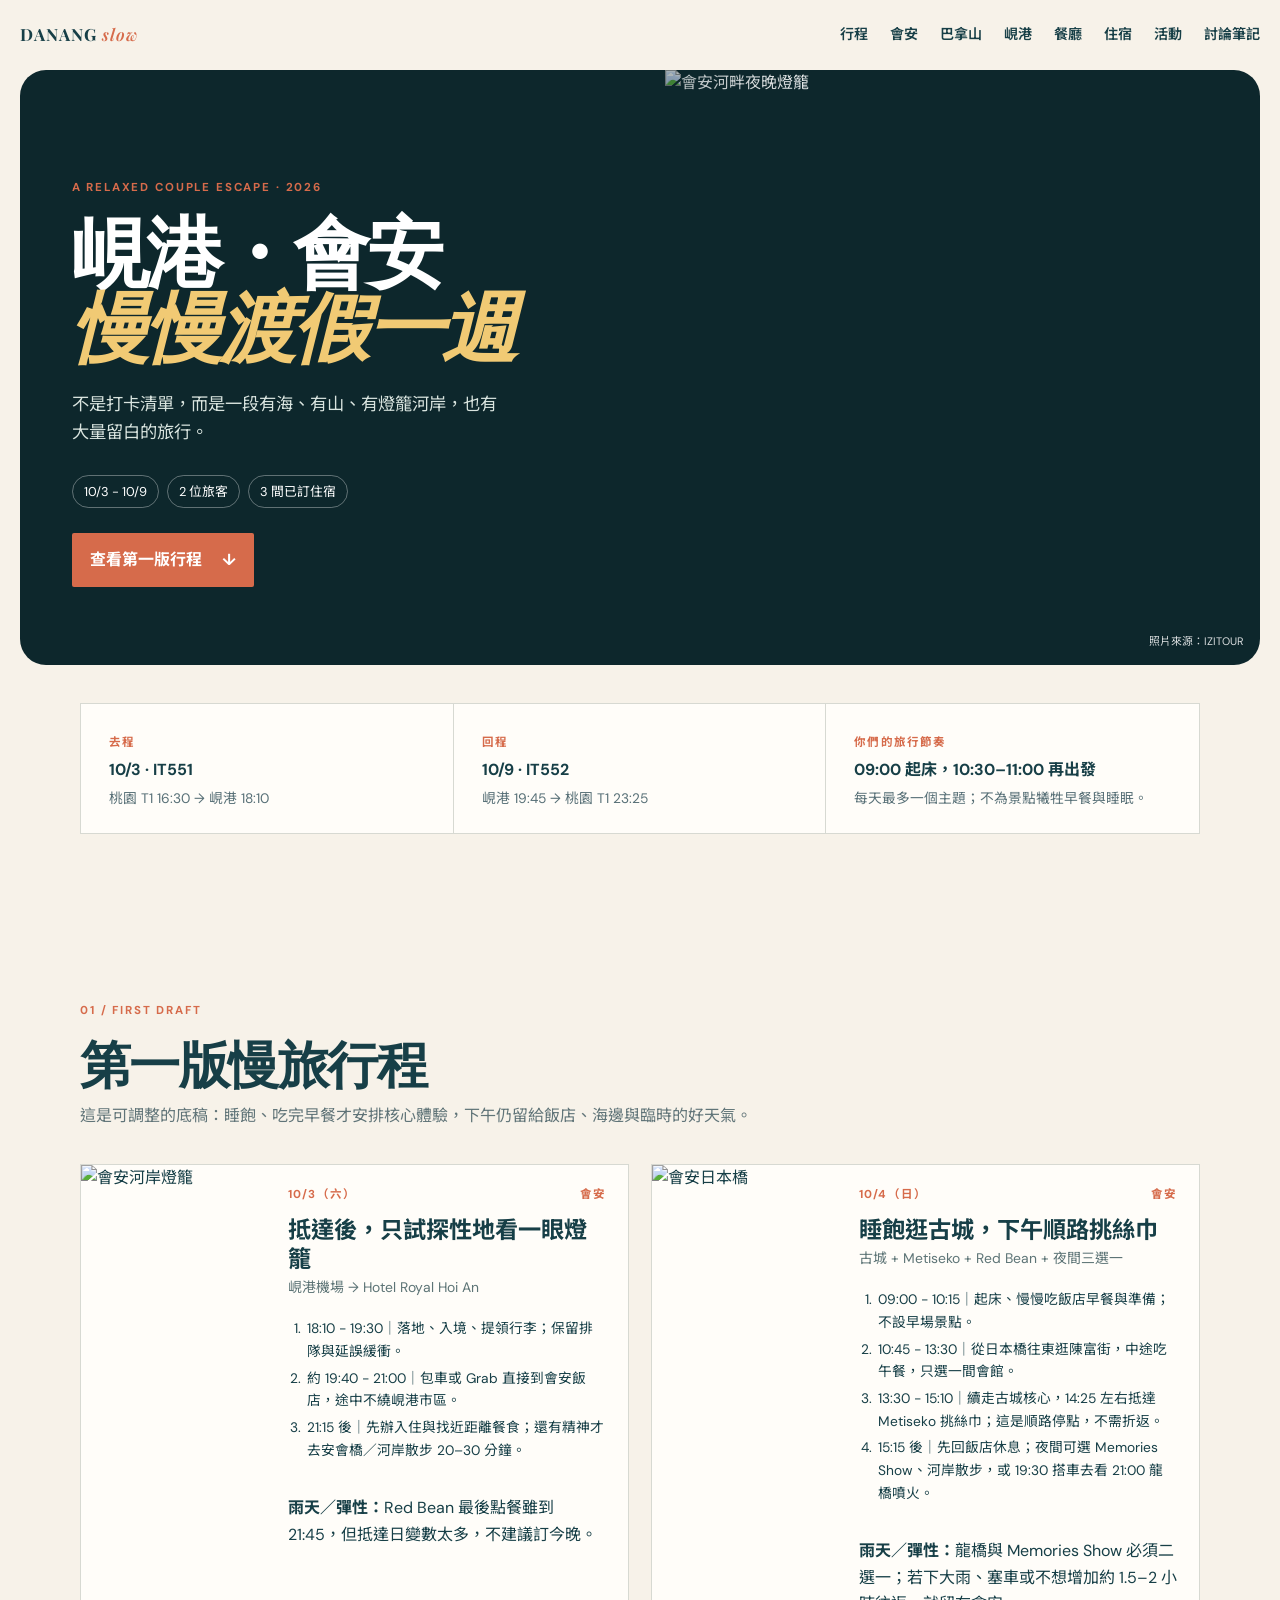
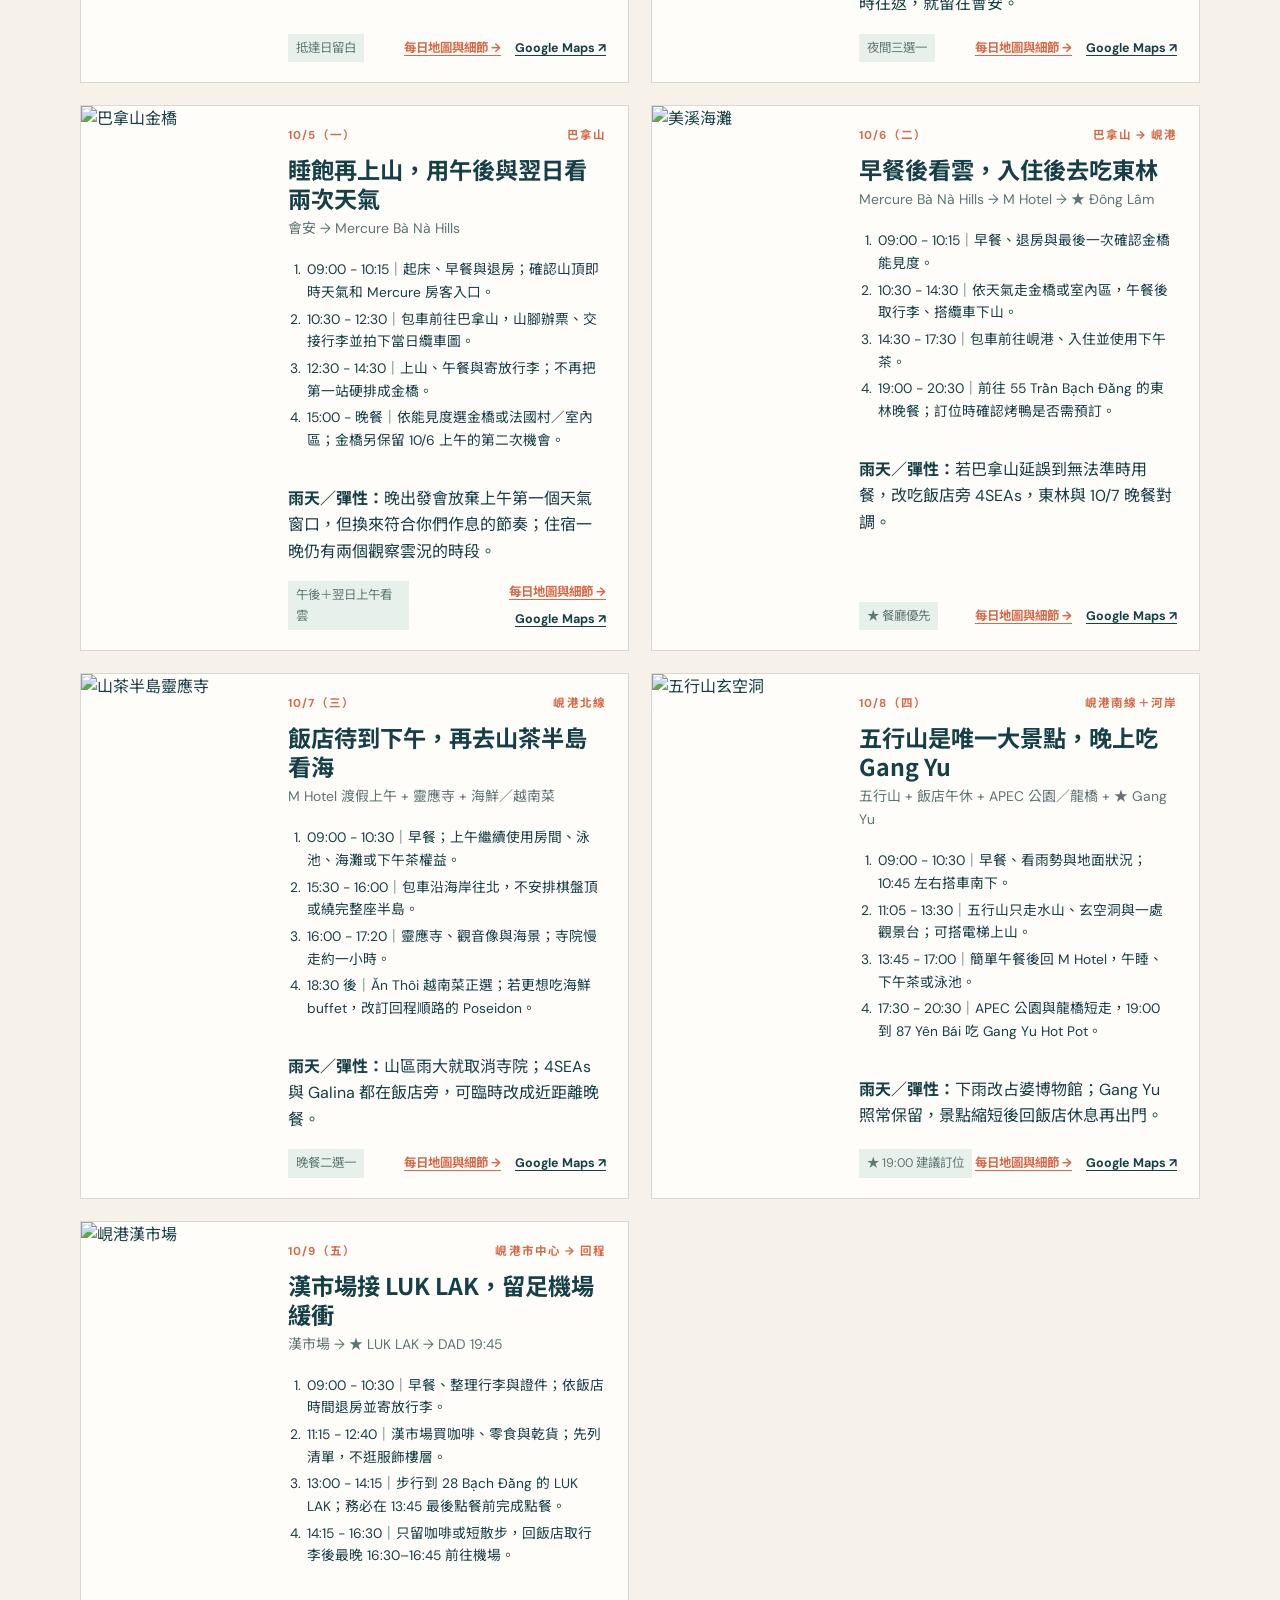
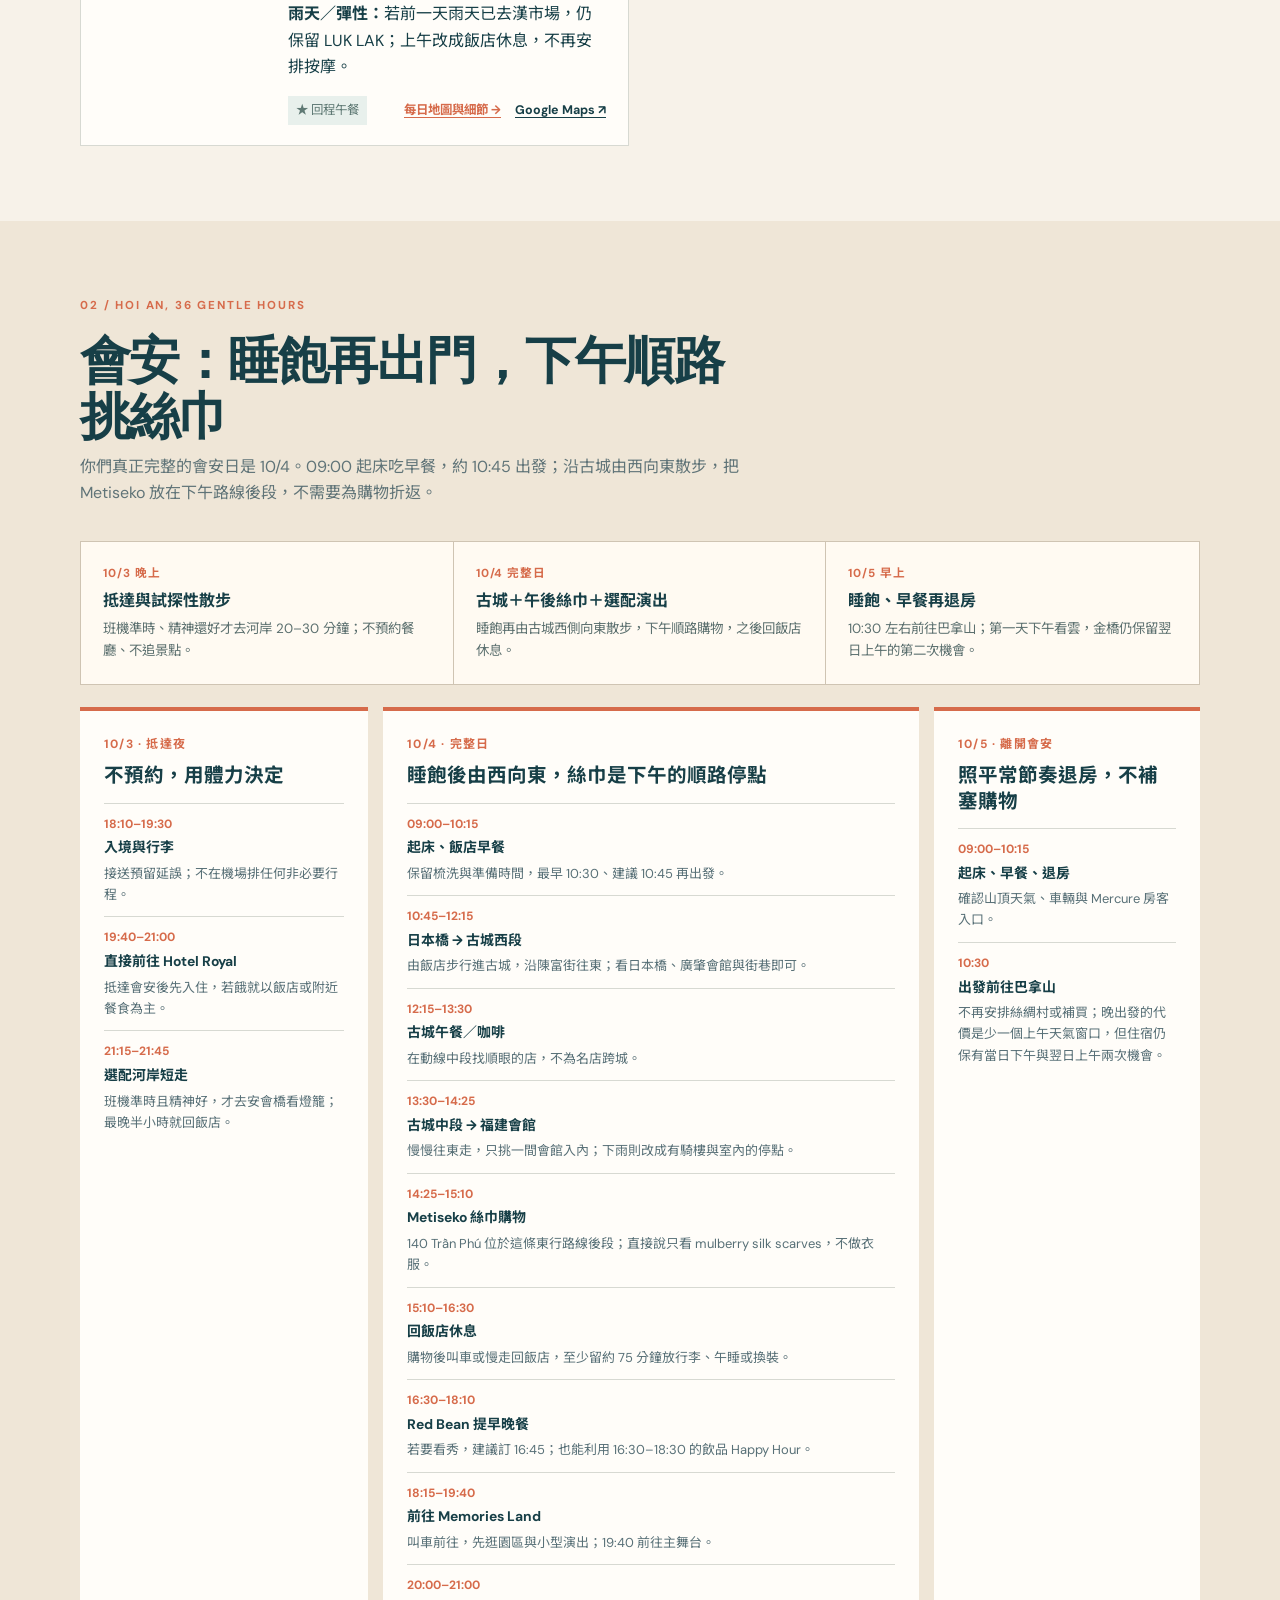
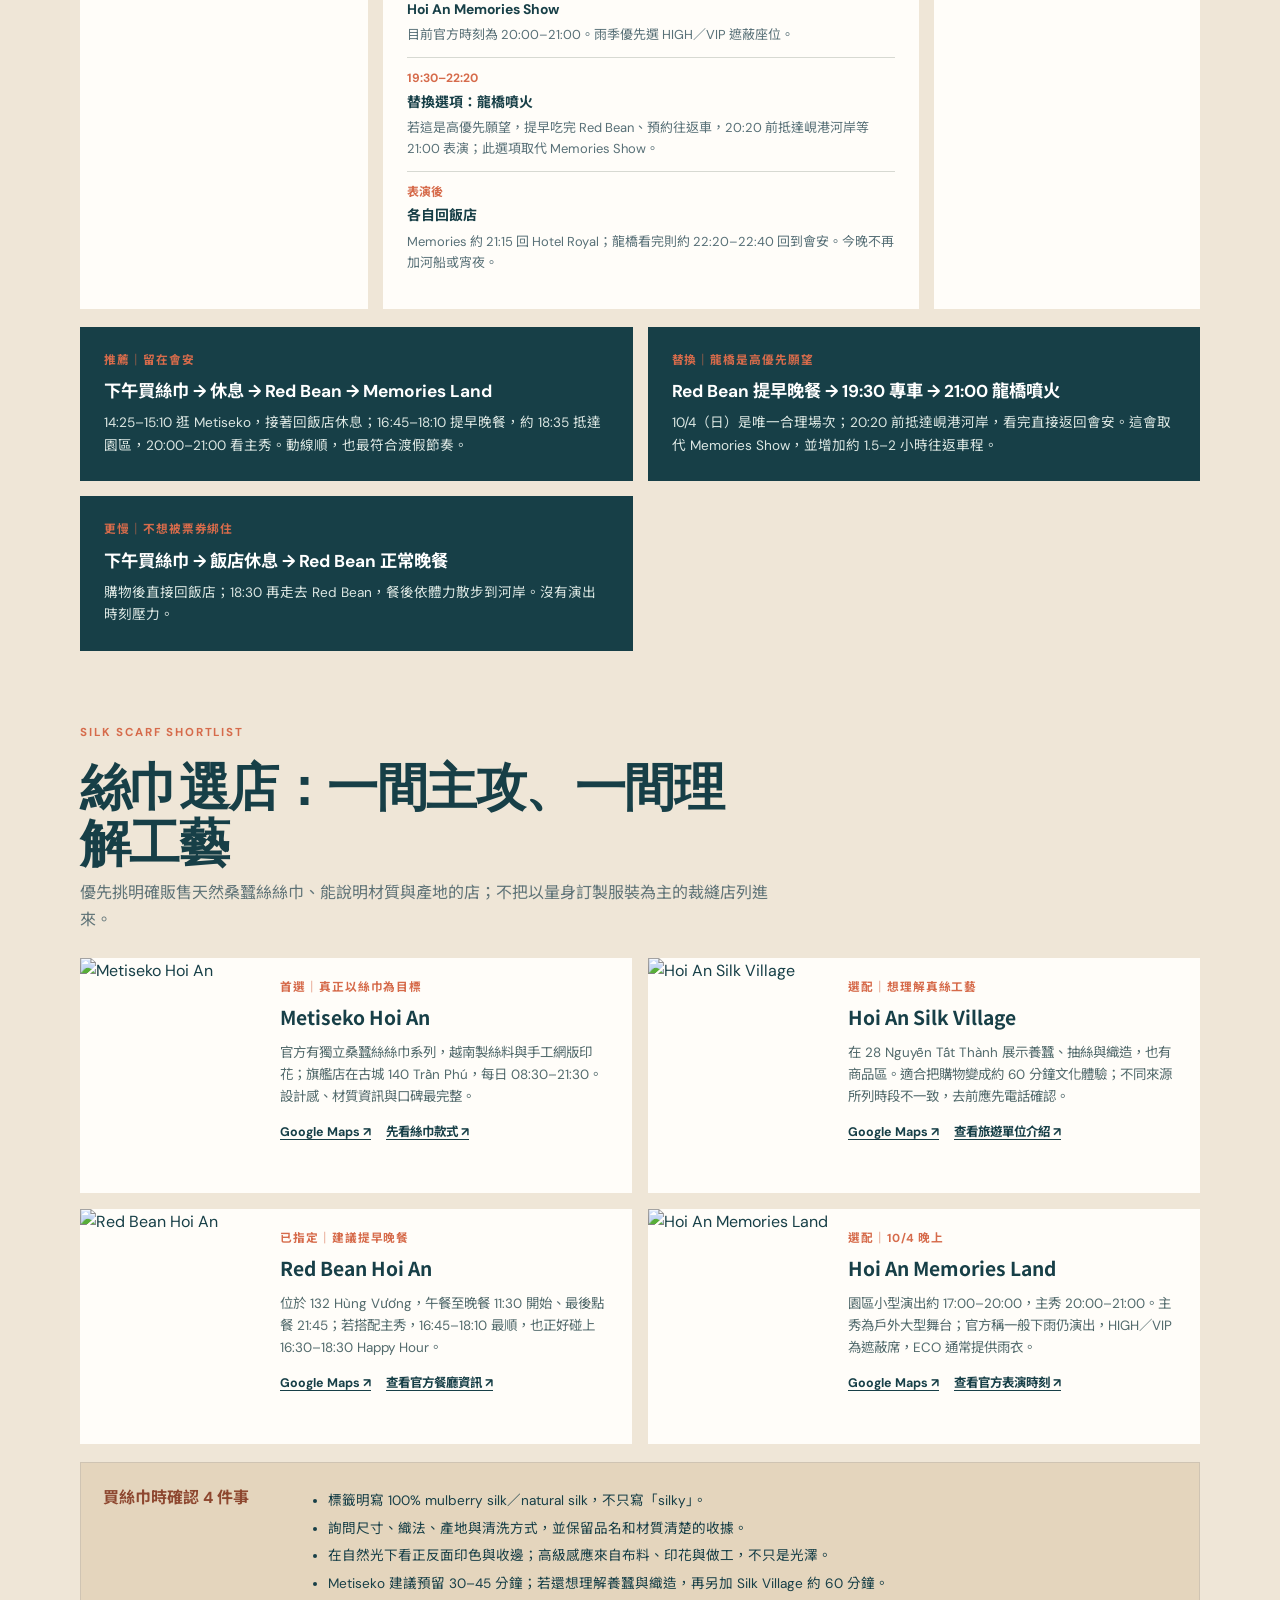
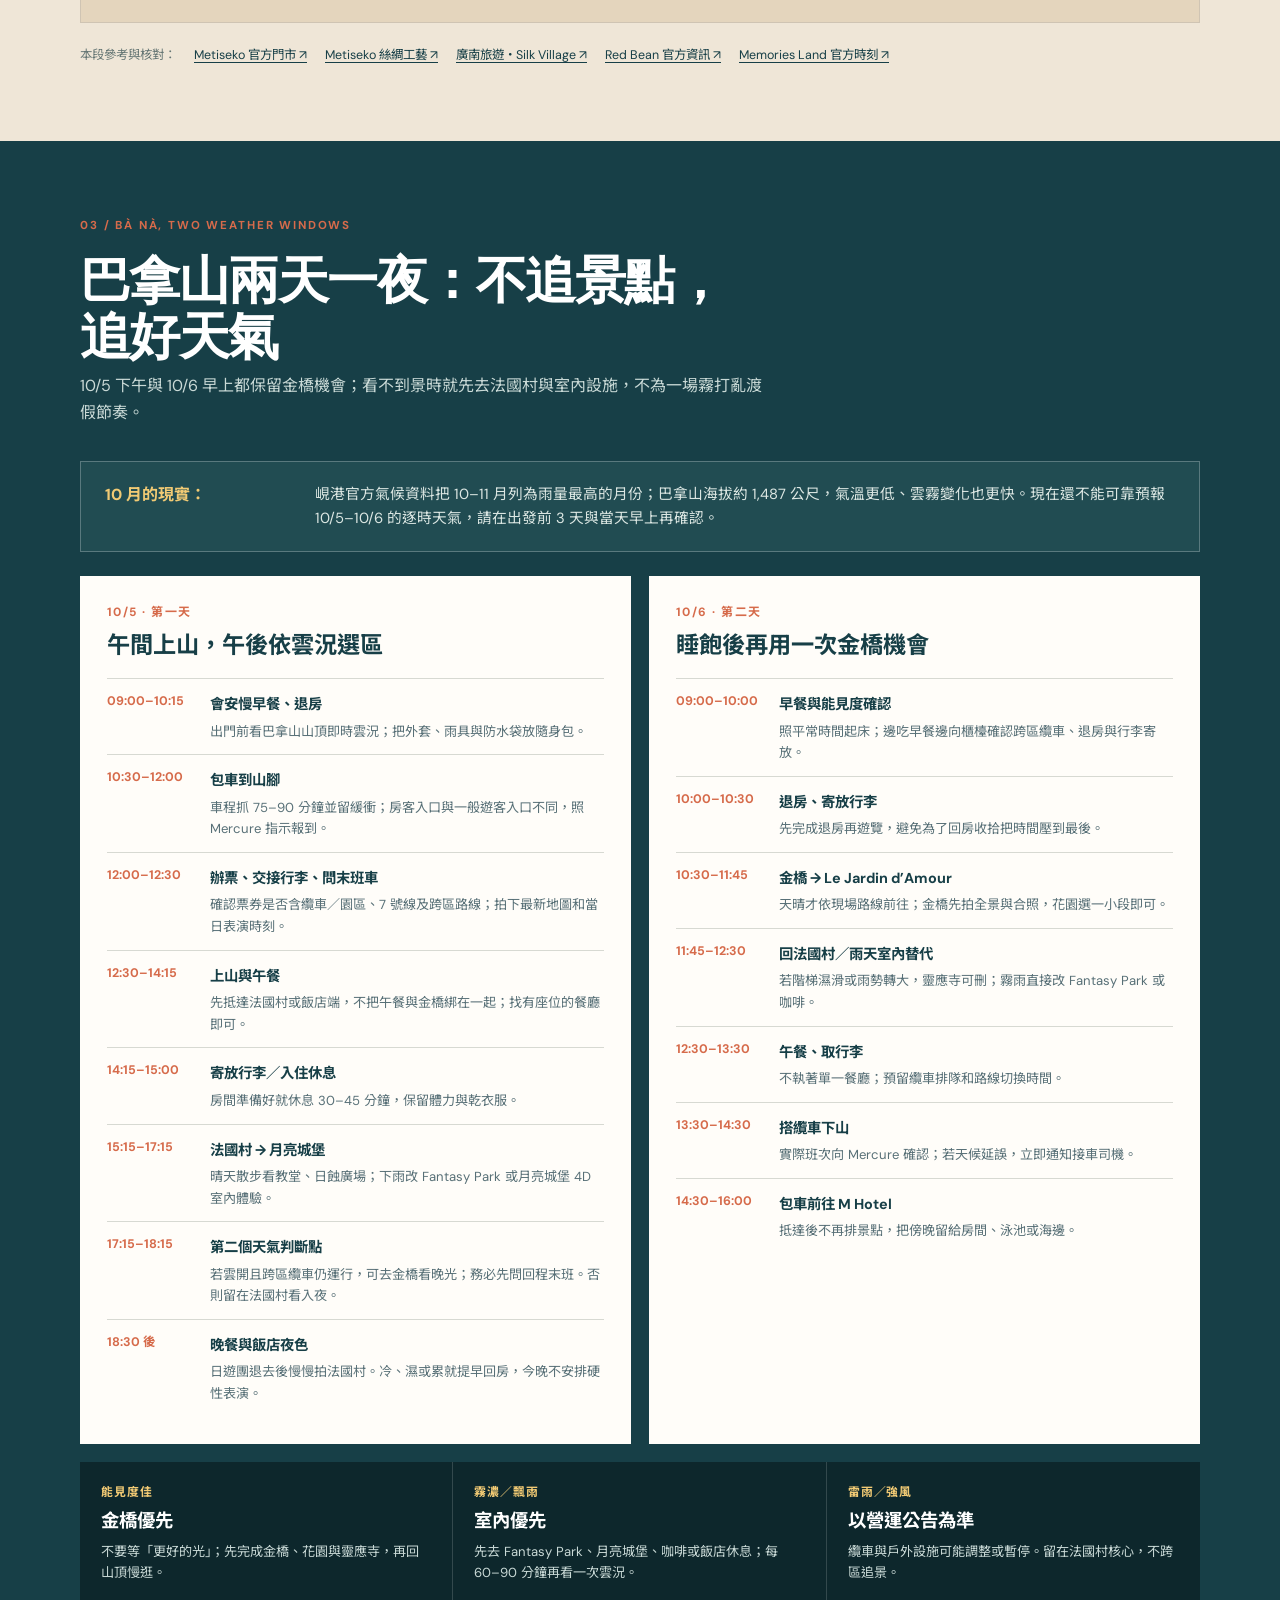
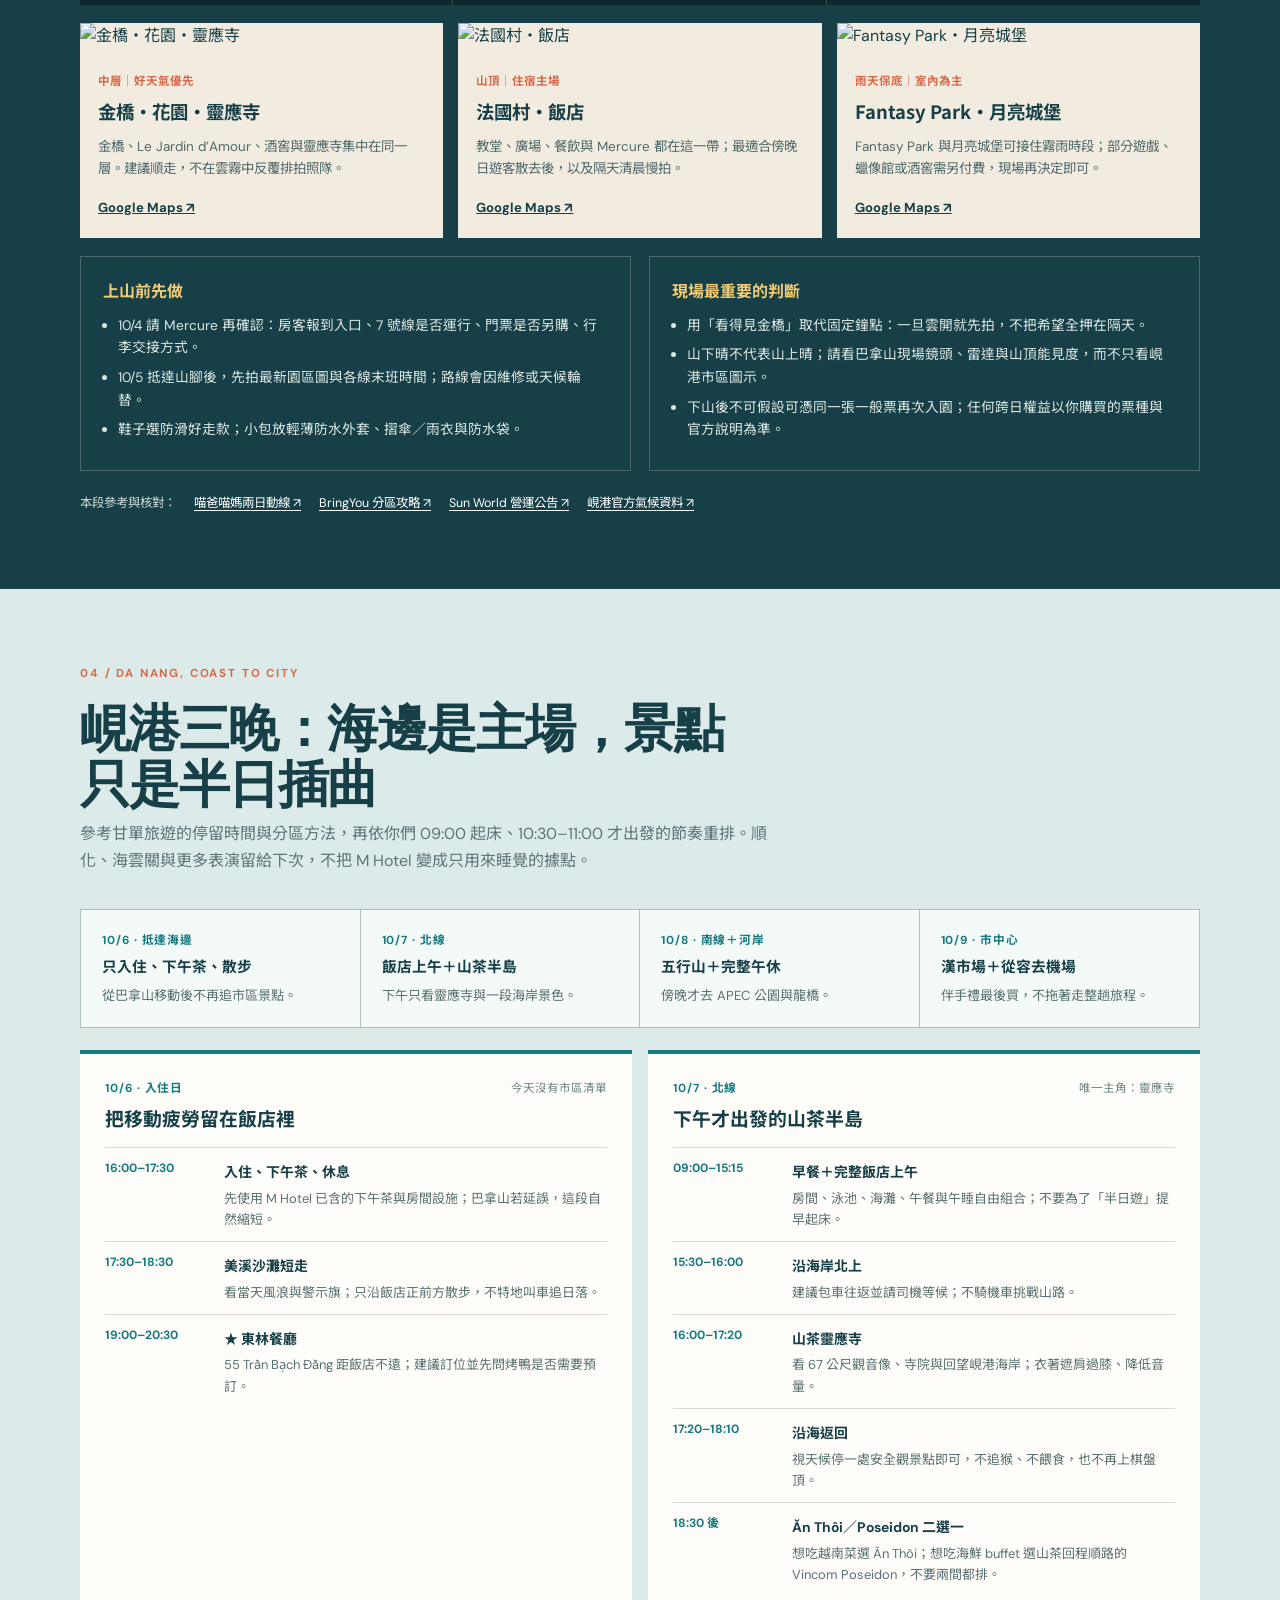
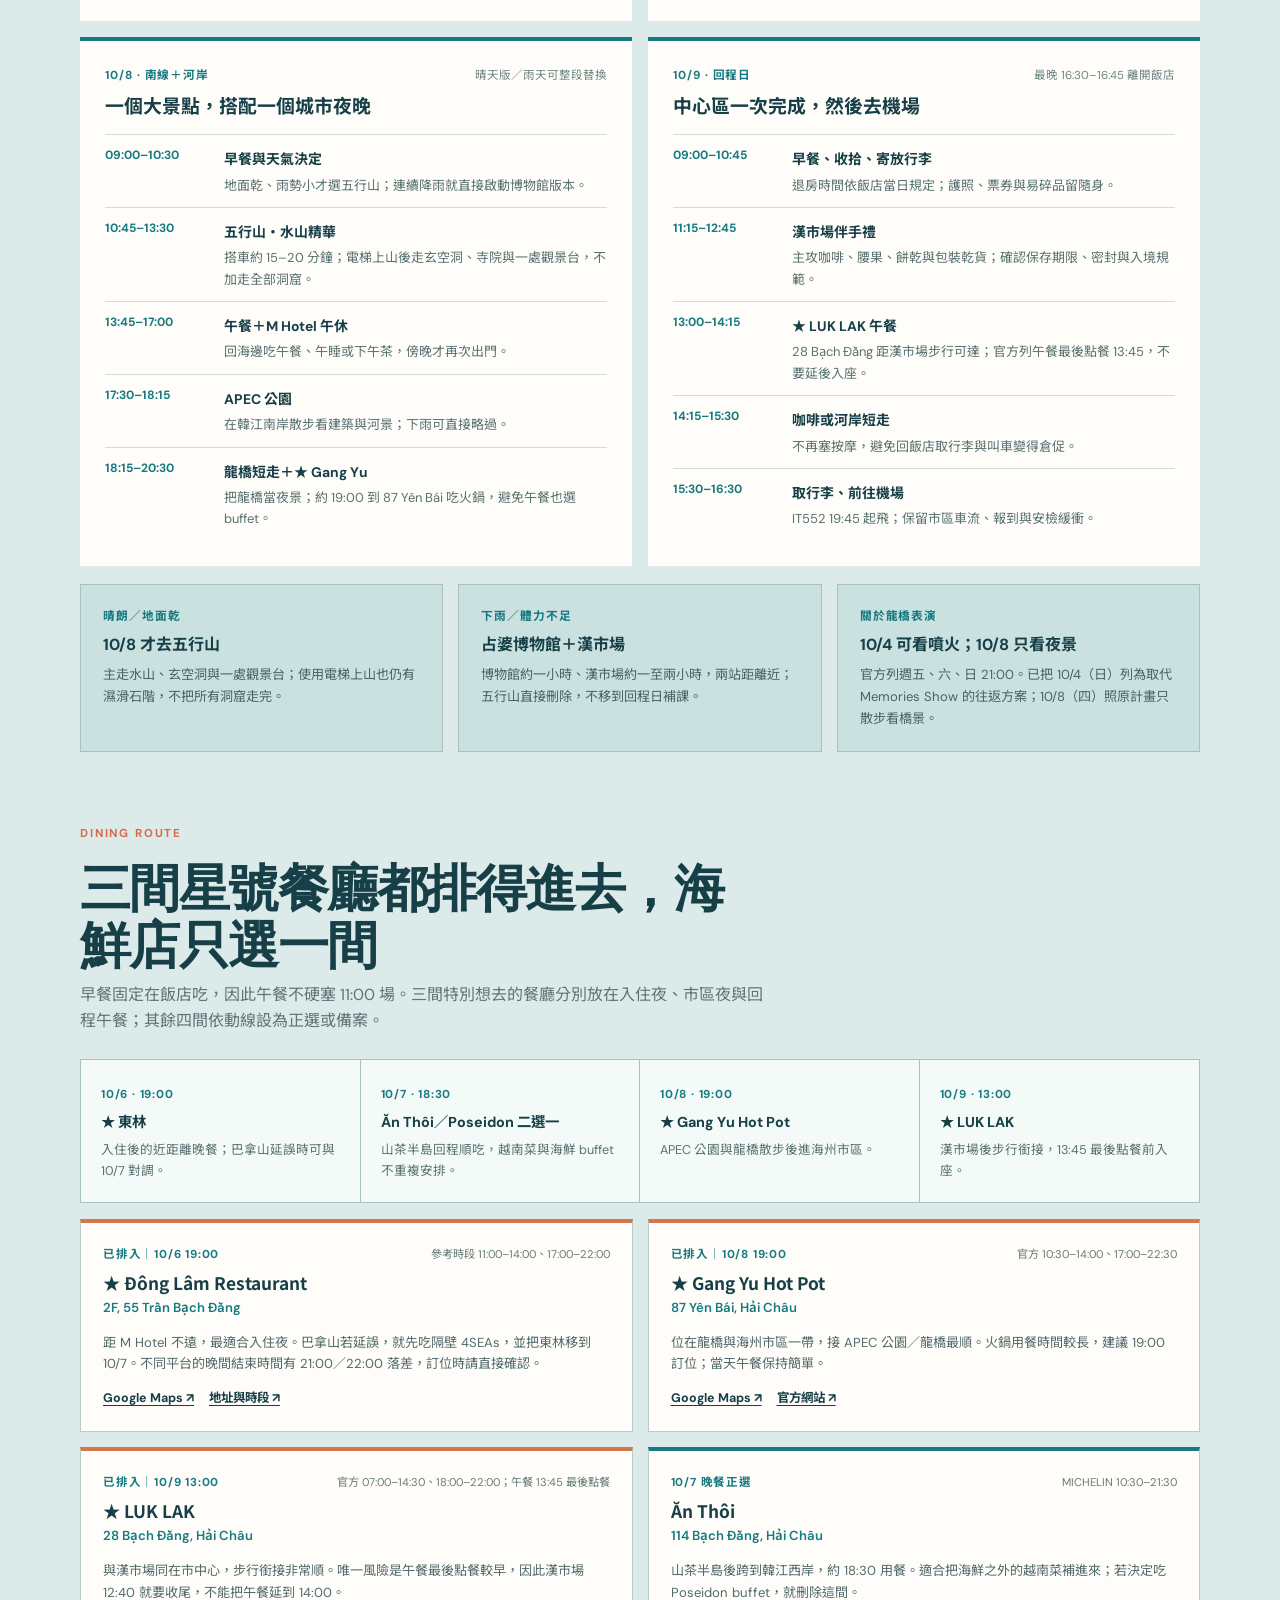
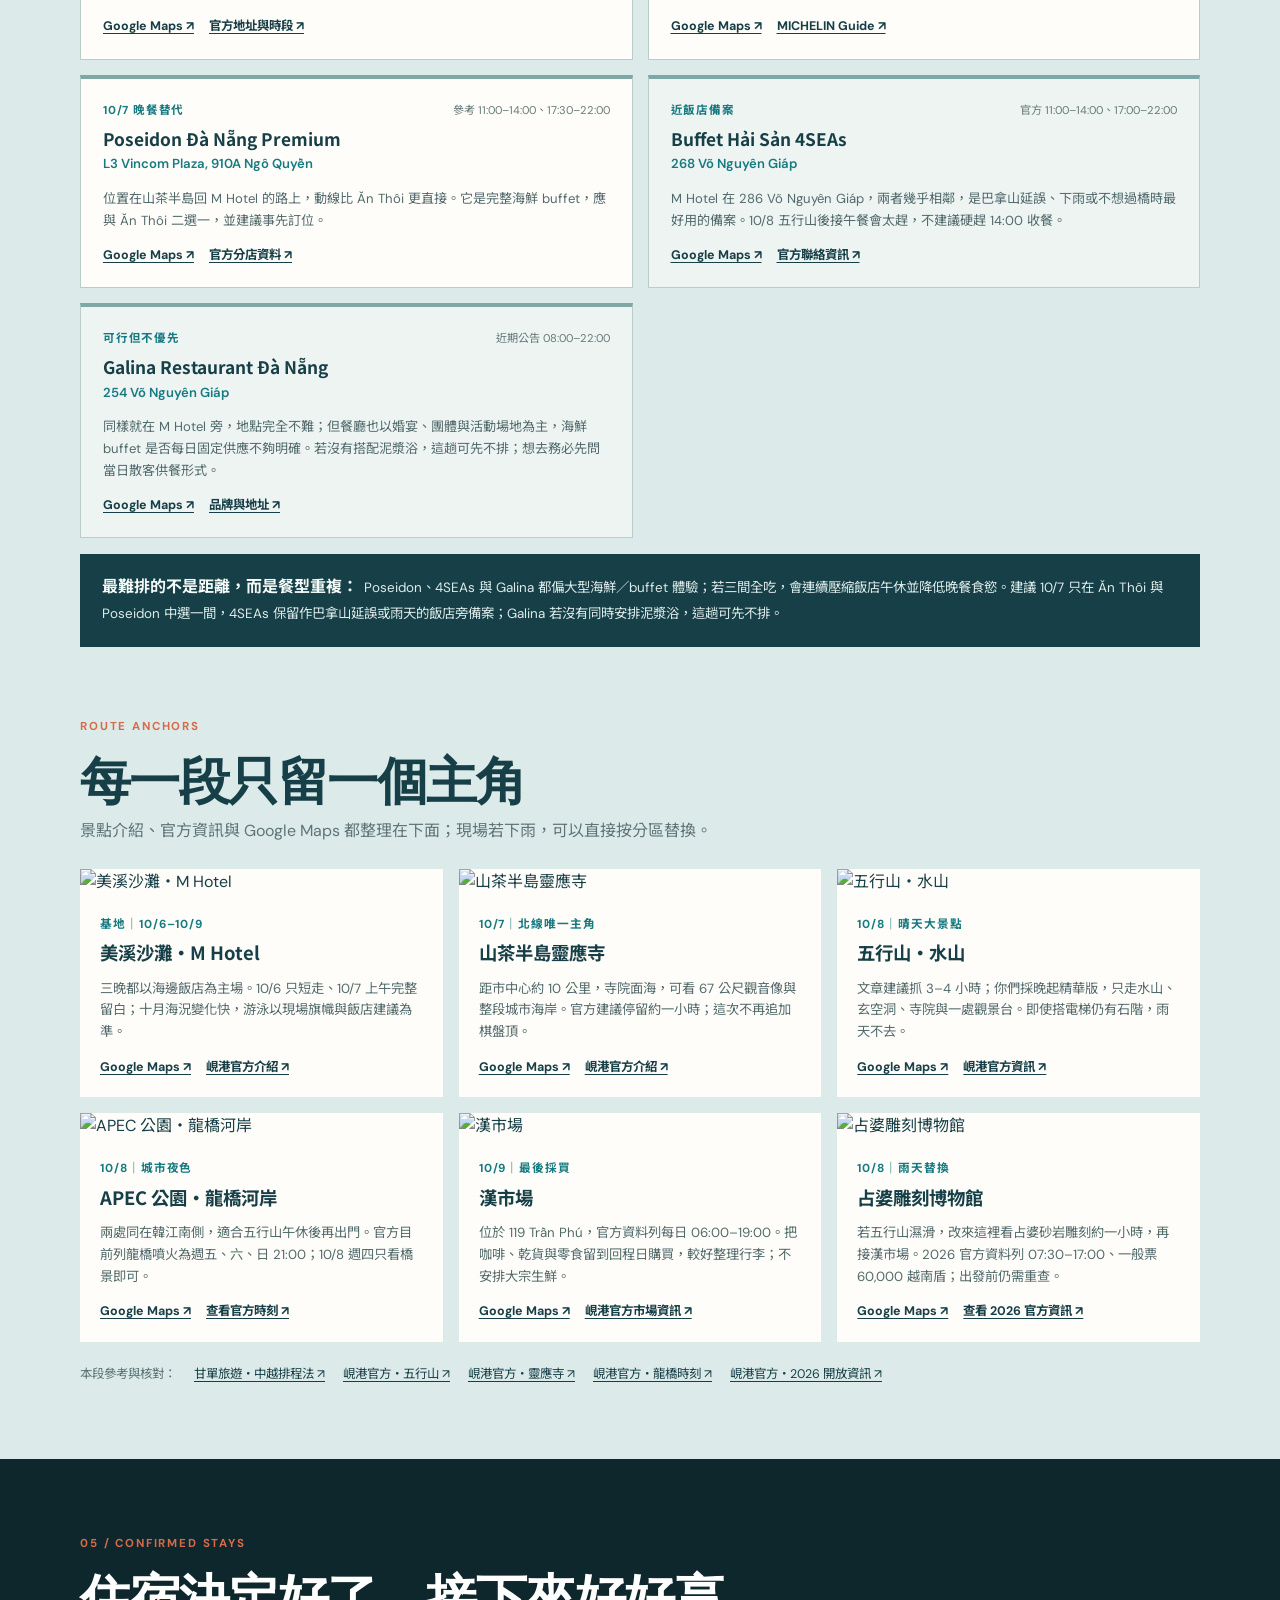
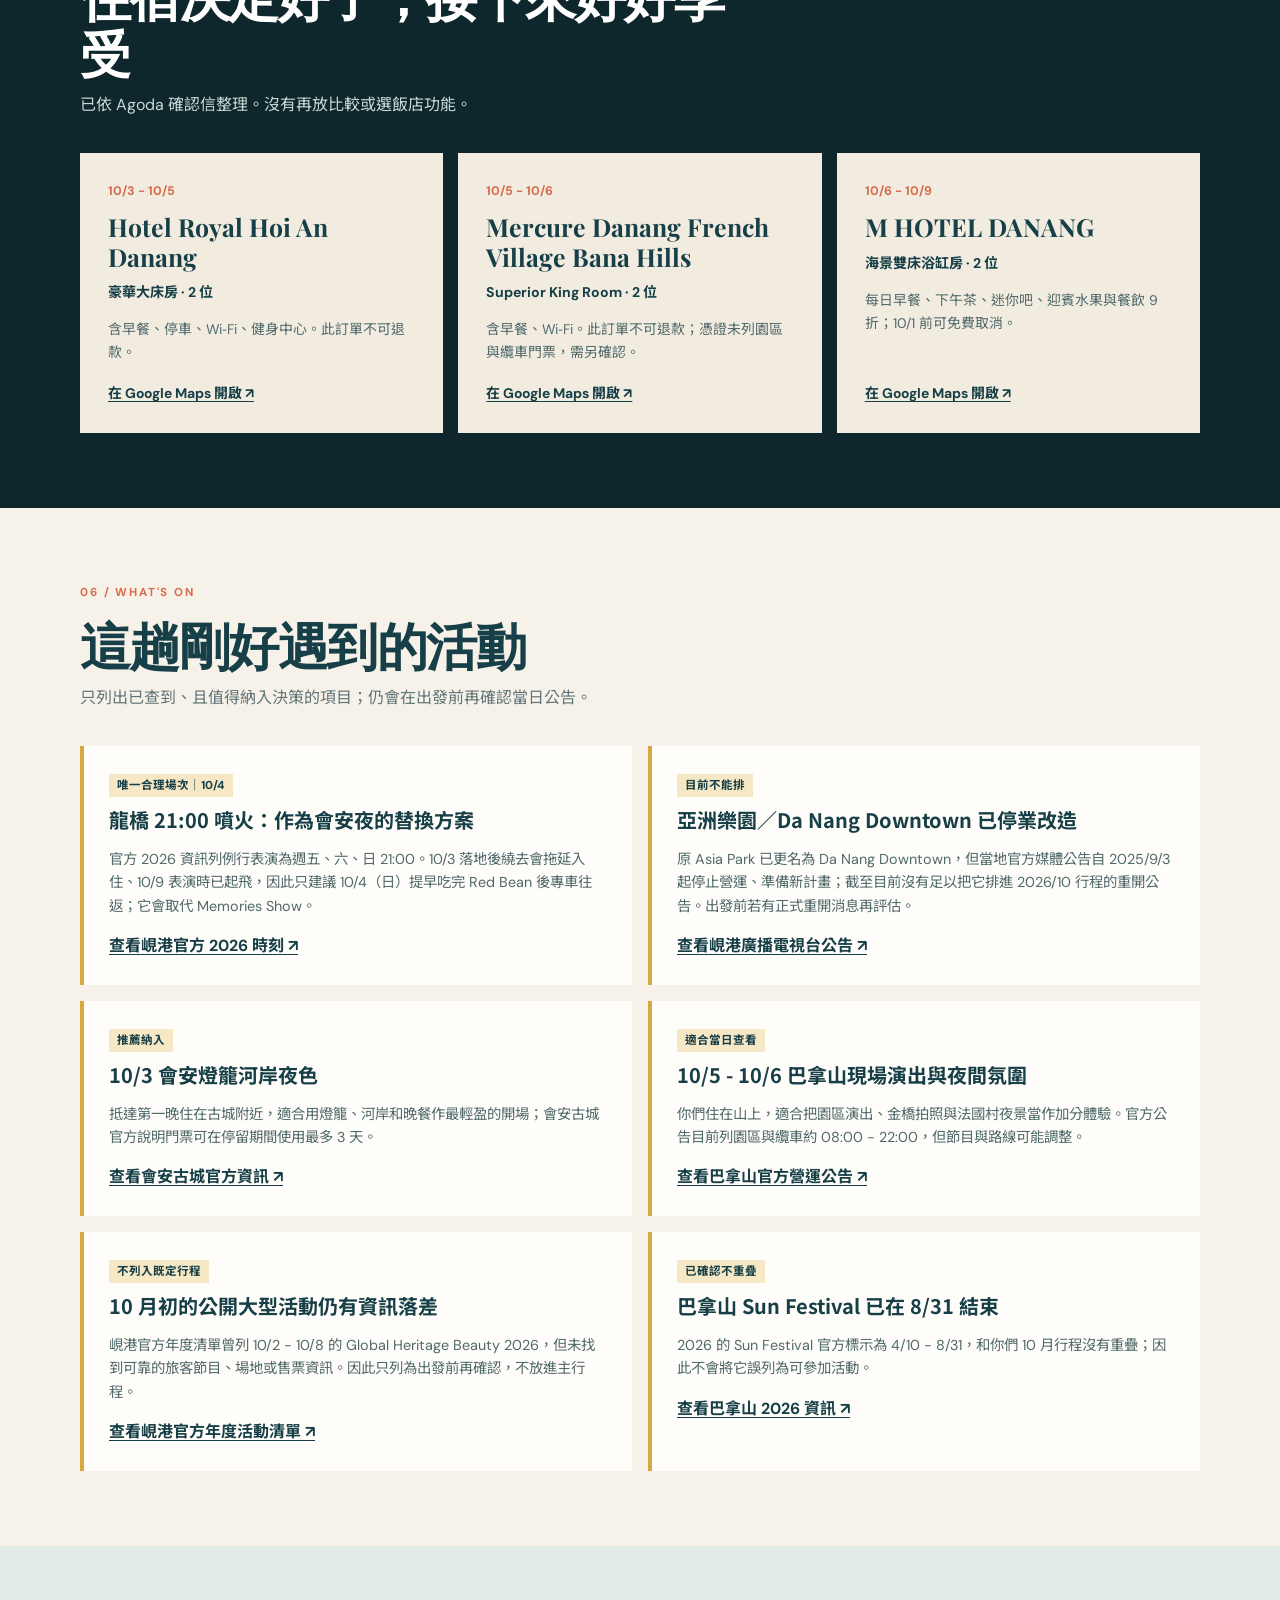
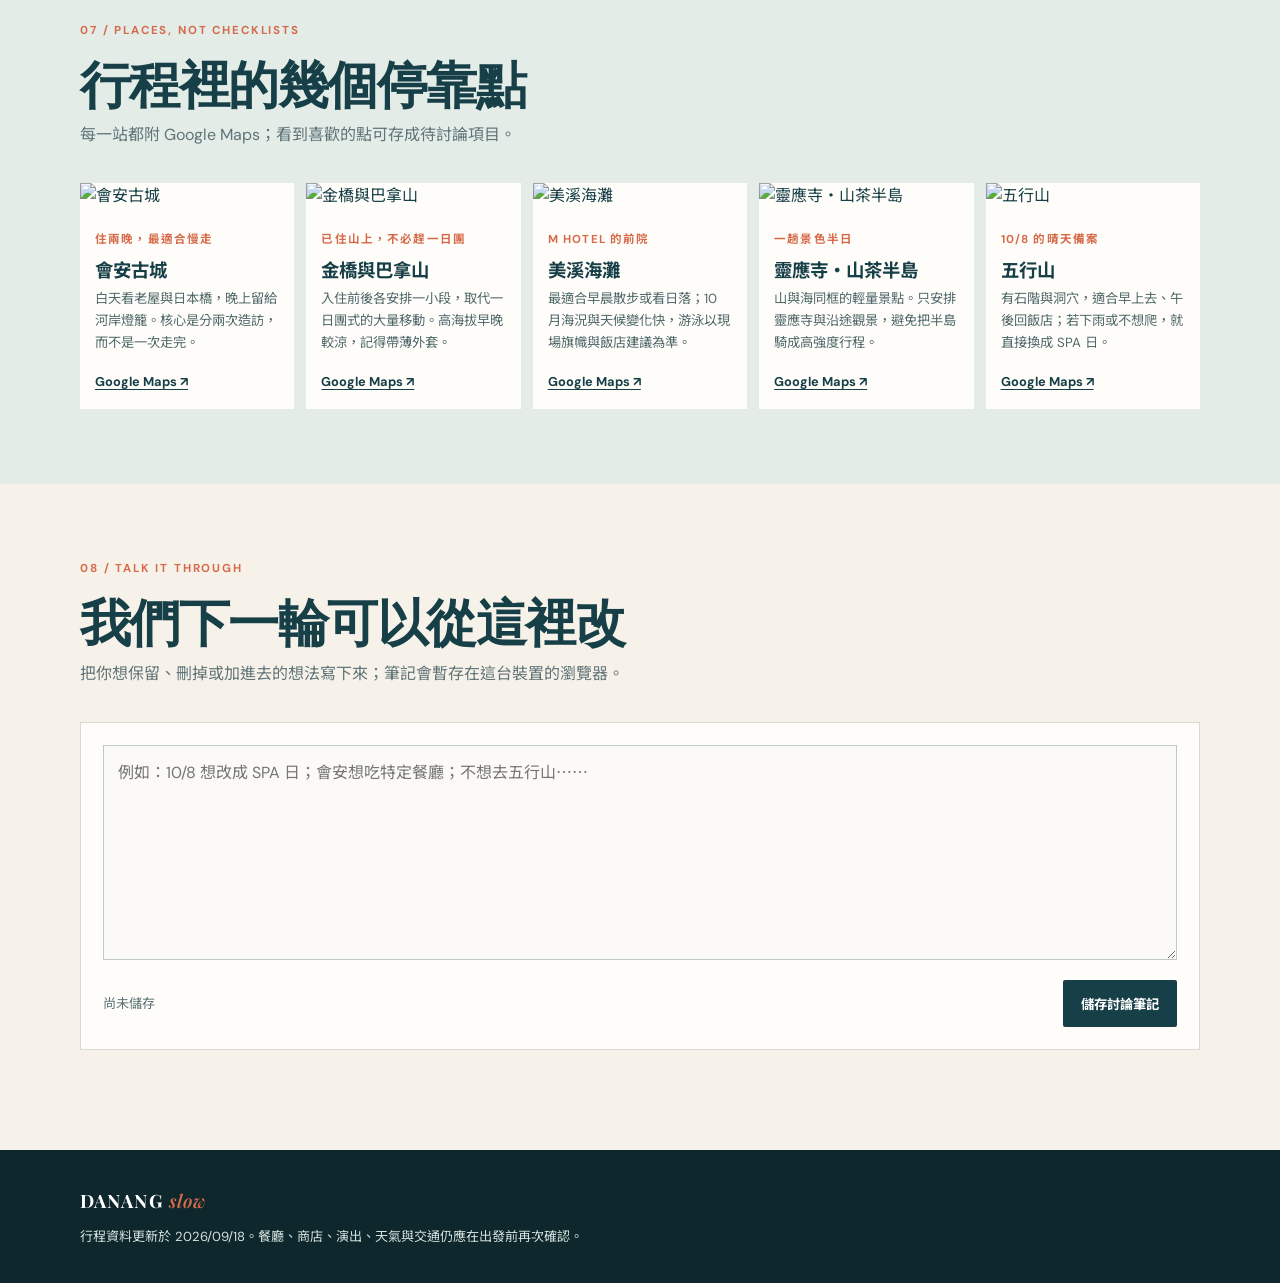
==== commit adfda3c4: "Add Dragon Bridge itinerary option" ====
--- a/index.html
+++ b/index.html
@@ -51,7 +51,7 @@
           <div class="section-heading"><p class="eyebrow">02 / HOI AN, 36 GENTLE HOURS</p><h2>會安：睡飽再出門，下午順路挑絲巾</h2><p>你們真正完整的會安日是 10/4。09:00 起床吃早餐，約 10:45 出發；沿古城由西向東散步，把 Metiseko 放在下午路線後段，不需要為購物折返。</p></div>
           <div class="hoian-summary"><div><span>10/3 晚上</span><strong>抵達與試探性散步</strong><p>班機準時、精神還好才去河岸 20–30 分鐘；不預約餐廳、不追景點。</p></div><div><span>10/4 完整日</span><strong>古城＋午後絲巾＋選配演出</strong><p>睡飽再由古城西側向東散步，下午順路購物，之後回飯店休息。</p></div><div><span>10/5 早上</span><strong>睡飽、早餐再退房</strong><p>10:30 左右前往巴拿山；第一天下午看雲，金橋仍保留翌日上午的第二次機會。</p></div></div>
           <div id="hoian-plan" class="hoian-plan"></div>
-          <div class="hoian-options"><article><span>推薦｜想看 Memories Show</span><h3>下午買絲巾 → 休息 → Red Bean → Memories Land</h3><p>14:25–15:10 逛 Metiseko，接著回飯店休息；16:45–18:10 提早晚餐，約 18:35 抵達園區，20:00–21:00 看主秀。動線順，但晚餐需要準時。</p></article><article><span>更慢｜不想被票券綁住</span><h3>下午買絲巾 → 飯店休息 → Red Bean 正常晚餐</h3><p>購物後直接回飯店；18:30 再走去 Red Bean，餐後依體力散步到河岸。少一次跨河移動，也沒有演出時刻壓力。</p></article></div>
+          <div class="hoian-options"><article><span>推薦｜留在會安</span><h3>下午買絲巾 → 休息 → Red Bean → Memories Land</h3><p>14:25–15:10 逛 Metiseko，接著回飯店休息；16:45–18:10 提早晚餐，約 18:35 抵達園區，20:00–21:00 看主秀。動線順，也最符合渡假節奏。</p></article><article><span>替換｜龍橋是高優先願望</span><h3>Red Bean 提早晚餐 → 19:30 專車 → 21:00 龍橋噴火</h3><p>10/4（日）是唯一合理場次；20:20 前抵達峴港河岸，看完直接返回會安。這會取代 Memories Show，並增加約 1.5–2 小時往返車程。</p></article><article><span>更慢｜不想被票券綁住</span><h3>下午買絲巾 → 飯店休息 → Red Bean 正常晚餐</h3><p>購物後直接回飯店；18:30 再走去 Red Bean，餐後依體力散步到河岸。沒有演出時刻壓力。</p></article></div>
           <div class="section-heading shop-heading"><p class="eyebrow">SILK SCARF SHORTLIST</p><h2>絲巾選店：一間主攻、一間理解工藝</h2><p>優先挑明確販售天然桑蠶絲絲巾、能說明材質與產地的店；不把以量身訂製服裝為主的裁縫店列進來。</p></div>
           <div id="hoian-places" class="hoian-places"></div>
           <div class="silk-check"><strong>買絲巾時確認 4 件事</strong><ul><li>標籤明寫 100% mulberry silk／natural silk，不只寫「silky」。</li><li>詢問尺寸、織法、產地與清洗方式，並保留品名和材質清楚的收據。</li><li>在自然光下看正反面印色與收邊；高級感應來自布料、印花與做工，不只是光澤。</li><li>Metiseko 建議預留 30–45 分鐘；若還想理解養蠶與織造，再另加 Silk Village 約 60 分鐘。</li></ul></div>
@@ -76,7 +76,7 @@
           <div class="section-heading"><p class="eyebrow">04 / DA NANG, COAST TO CITY</p><h2>峴港三晚：海邊是主場，景點只是半日插曲</h2><p>參考甘單旅遊的停留時間與分區方法，再依你們 09:00 起床、10:30–11:00 才出發的節奏重排。順化、海雲關與更多表演留給下次，不把 M Hotel 變成只用來睡覺的據點。</p></div>
           <div class="danang-rhythm" aria-label="峴港分區節奏"><div><span>10/6 · 抵達海邊</span><strong>只入住、下午茶、散步</strong><p>從巴拿山移動後不再追市區景點。</p></div><div><span>10/7 · 北線</span><strong>飯店上午＋山茶半島</strong><p>下午只看靈應寺與一段海岸景色。</p></div><div><span>10/8 · 南線＋河岸</span><strong>五行山＋完整午休</strong><p>傍晚才去 APEC 公園與龍橋。</p></div><div><span>10/9 · 市中心</span><strong>漢市場＋從容去機場</strong><p>伴手禮最後買，不拖著走整趟旅程。</p></div></div>
           <div id="danang-plan" class="danang-plan"></div>
-          <div class="danang-weather"><article><span>晴朗／地面乾</span><h3>10/8 才去五行山</h3><p>主走水山、玄空洞與一處觀景台；使用電梯上山也仍有濕滑石階，不把所有洞窟走完。</p></article><article><span>下雨／體力不足</span><h3>占婆博物館＋漢市場</h3><p>博物館約一小時、漢市場約一至兩小時，兩站距離近；五行山直接刪除，不移到回程日補課。</p></article><article><span>關於龍橋表演</span><h3>這次看夜景，不追噴火</h3><p>官方目前列週五、六、日 21:00；你們週五 19:45 已起飛，因此平日晚間只散步看橋景。</p></article></div>
+          <div class="danang-weather"><article><span>晴朗／地面乾</span><h3>10/8 才去五行山</h3><p>主走水山、玄空洞與一處觀景台；使用電梯上山也仍有濕滑石階，不把所有洞窟走完。</p></article><article><span>下雨／體力不足</span><h3>占婆博物館＋漢市場</h3><p>博物館約一小時、漢市場約一至兩小時，兩站距離近；五行山直接刪除，不移到回程日補課。</p></article><article><span>關於龍橋表演</span><h3>10/4 可看噴火；10/8 只看夜景</h3><p>官方列週五、六、日 21:00。已把 10/4（日）列為取代 Memories Show 的往返方案；10/8（四）照原計畫只散步看橋景。</p></article></div>
           <div id="danang-food" class="section-heading restaurant-heading"><p class="eyebrow">DINING ROUTE</p><h2>三間星號餐廳都排得進去，海鮮店只選一間</h2><p>早餐固定在飯店吃，因此午餐不硬塞 11:00 場。三間特別想去的餐廳分別放在入住夜、市區夜與回程午餐；其餘四間依動線設為正選或備案。</p></div>
           <div class="restaurant-route" aria-label="峴港餐廳安排摘要"><div><span>10/6 · 19:00</span><strong>★ 東林</strong><p>入住後的近距離晚餐；巴拿山延誤時可與 10/7 對調。</p></div><div><span>10/7 · 18:30</span><strong>Ăn Thôi／Poseidon 二選一</strong><p>山茶半島回程順吃，越南菜與海鮮 buffet 不重複安排。</p></div><div><span>10/8 · 19:00</span><strong>★ Gang Yu Hot Pot</strong><p>APEC 公園與龍橋散步後進海州市區。</p></div><div><span>10/9 · 13:00</span><strong>★ LUK LAK</strong><p>漢市場後步行銜接，13:45 最後點餐前入座。</p></div></div>
           <div id="restaurant-grid" class="restaurant-grid"></div>
@@ -105,7 +105,7 @@
         <div class="note-panel"><textarea id="trip-notes" rows="7" placeholder="例如：10/8 想改成 SPA 日；會安想吃特定餐廳；不想去五行山⋯⋯"></textarea><div><span id="save-status" aria-live="polite">尚未儲存</span><button id="save-notes" class="button dark">儲存討論筆記</button></div></div>
       </section>
     </main>
-    <footer><span>DANANG <em>slow</em></span><p>行程資料更新於 2026/09/17。餐廳、商店、演出、天氣與交通仍應在出發前再次確認。</p></footer>
-    <script src="site.js?v=20260917-daily-pages"></script>
+    <footer><span>DANANG <em>slow</em></span><p>行程資料更新於 2026/09/18。餐廳、商店、演出、天氣與交通仍應在出發前再次確認。</p></footer>
+    <script src="site.js?v=20260918-dragon"></script>
   </body>
 </html>
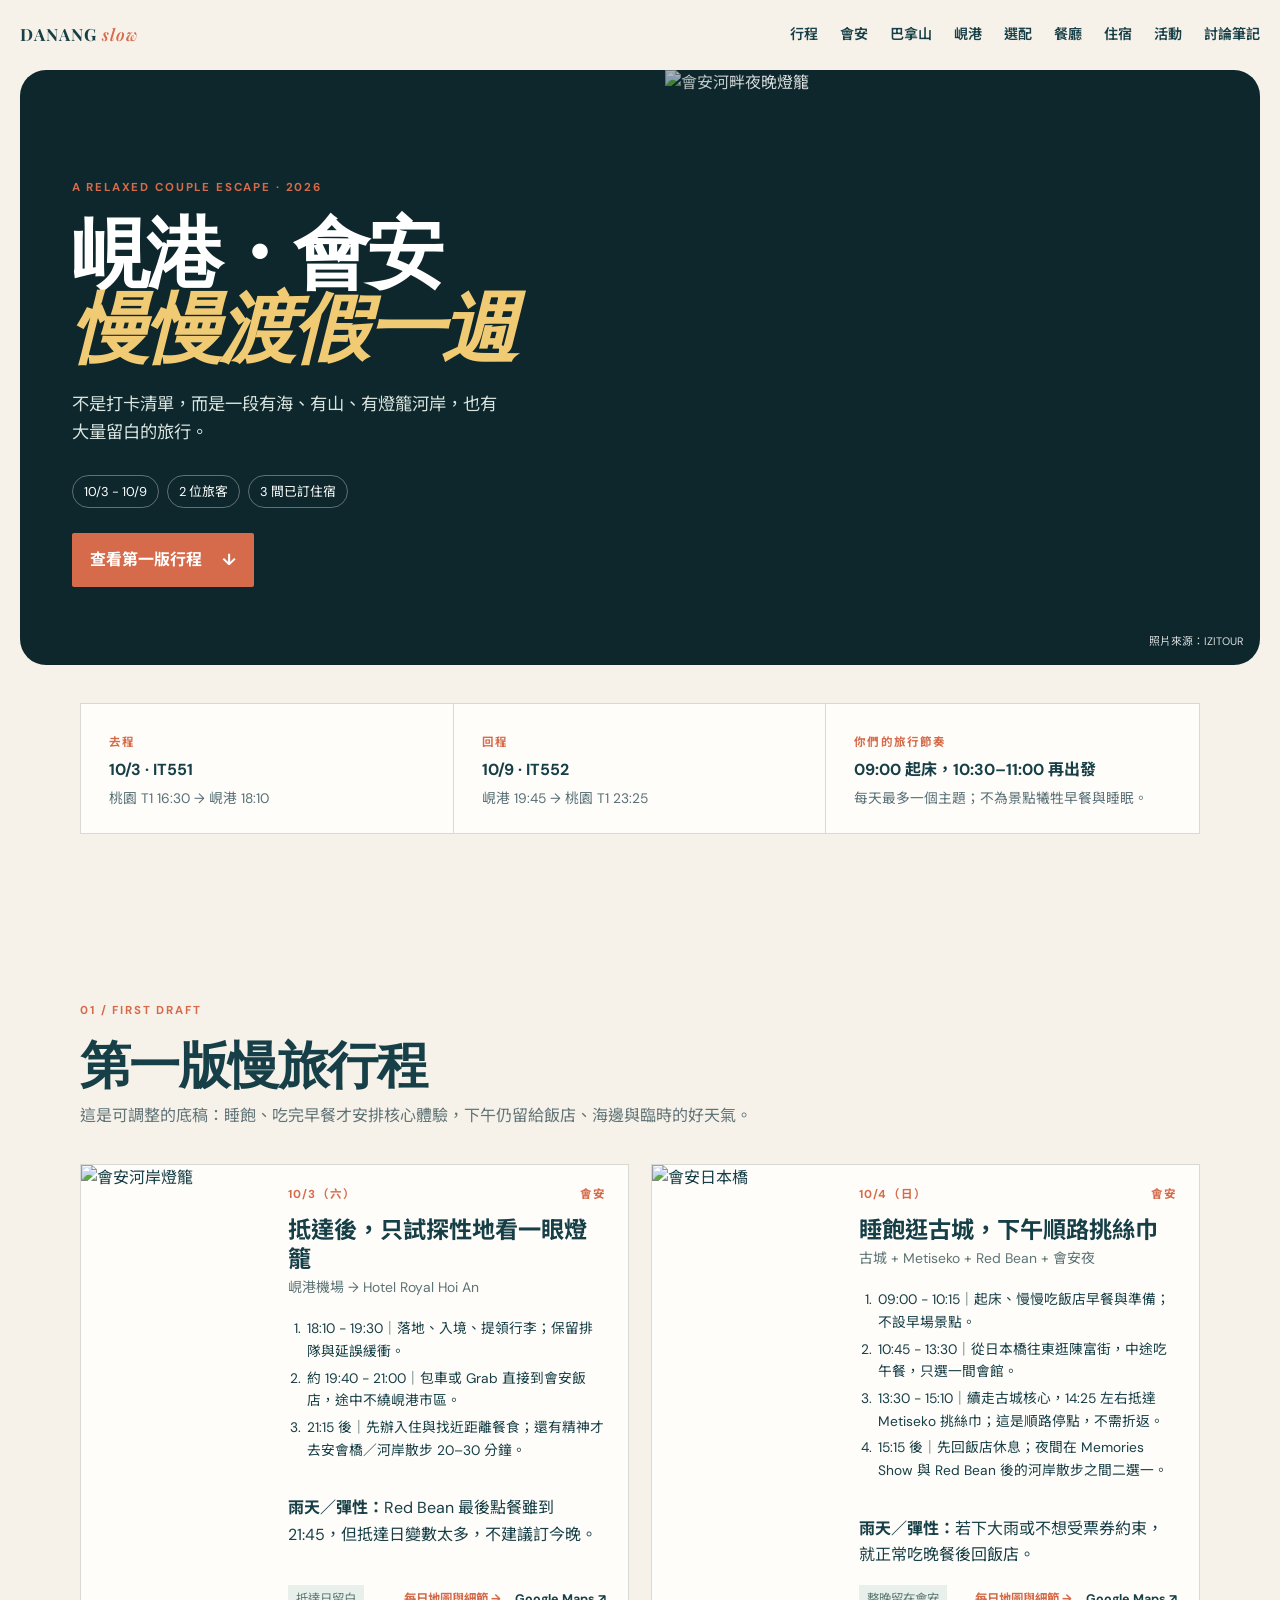
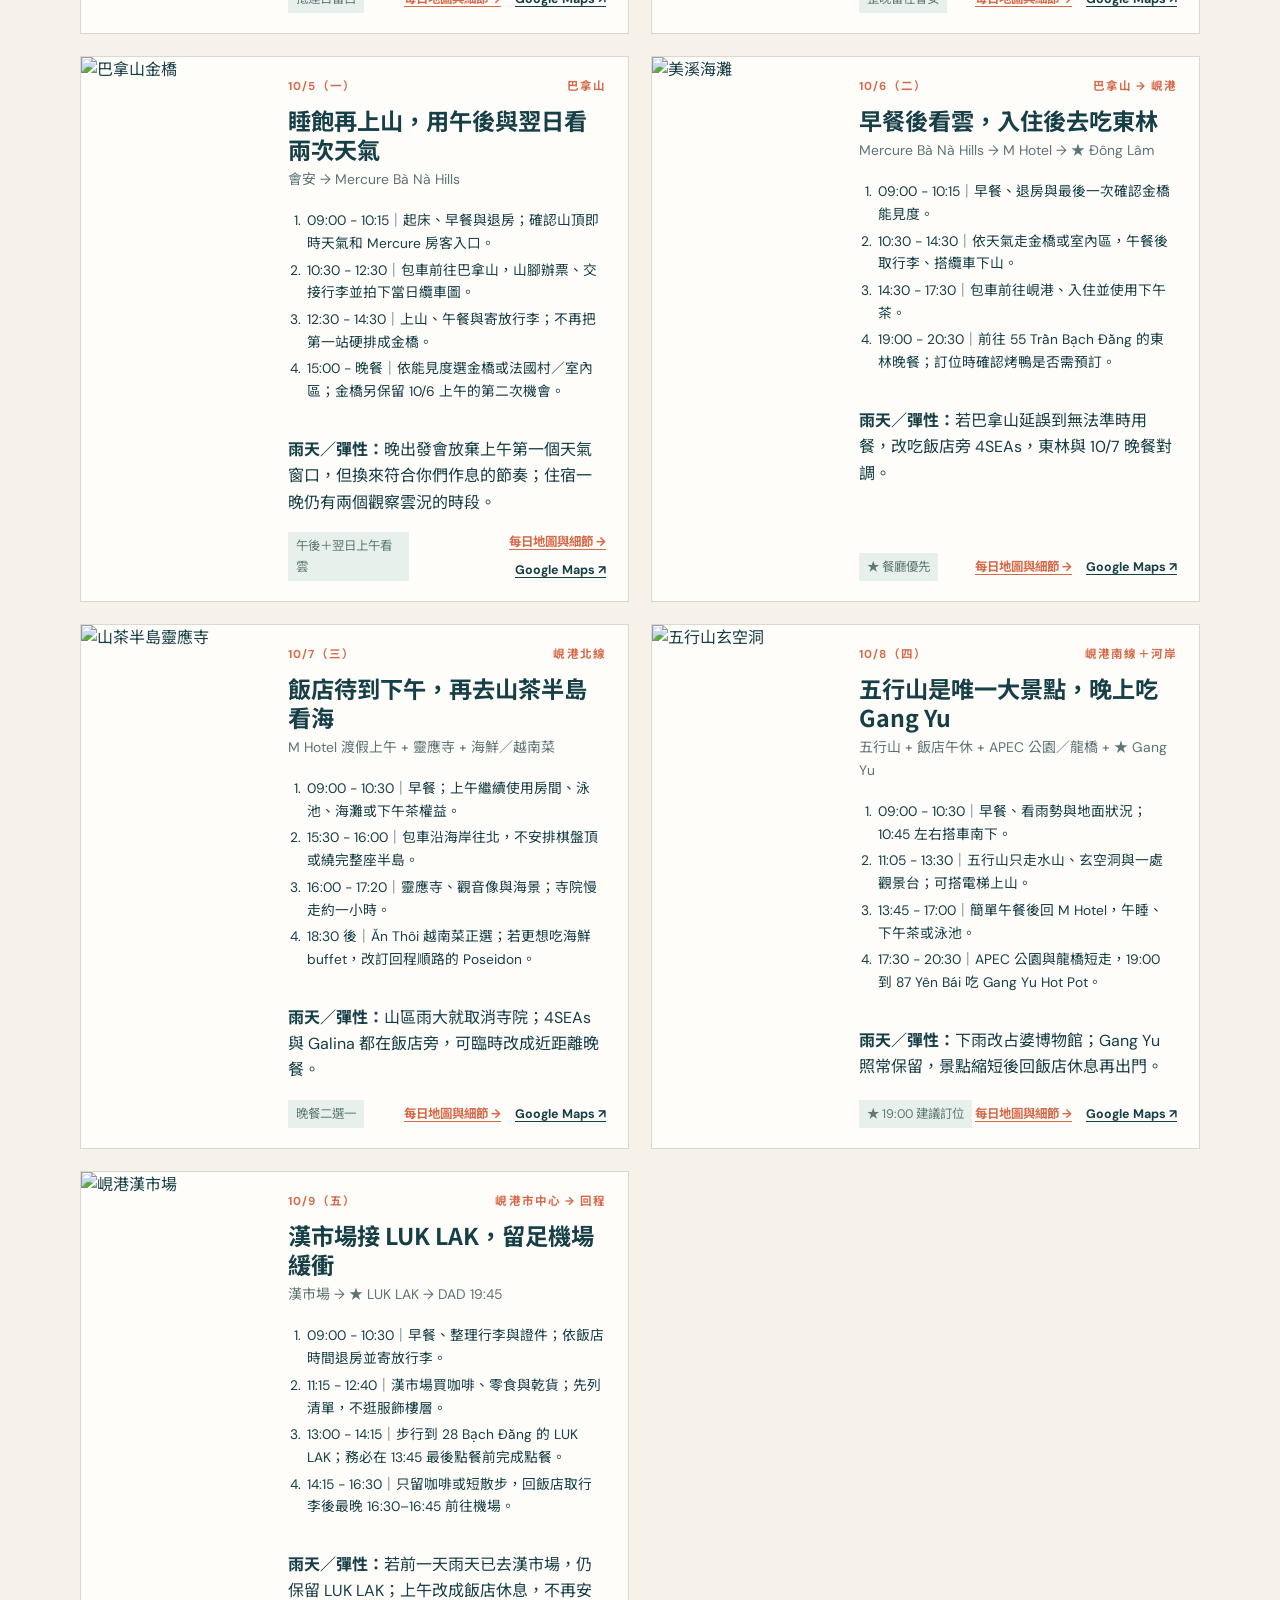
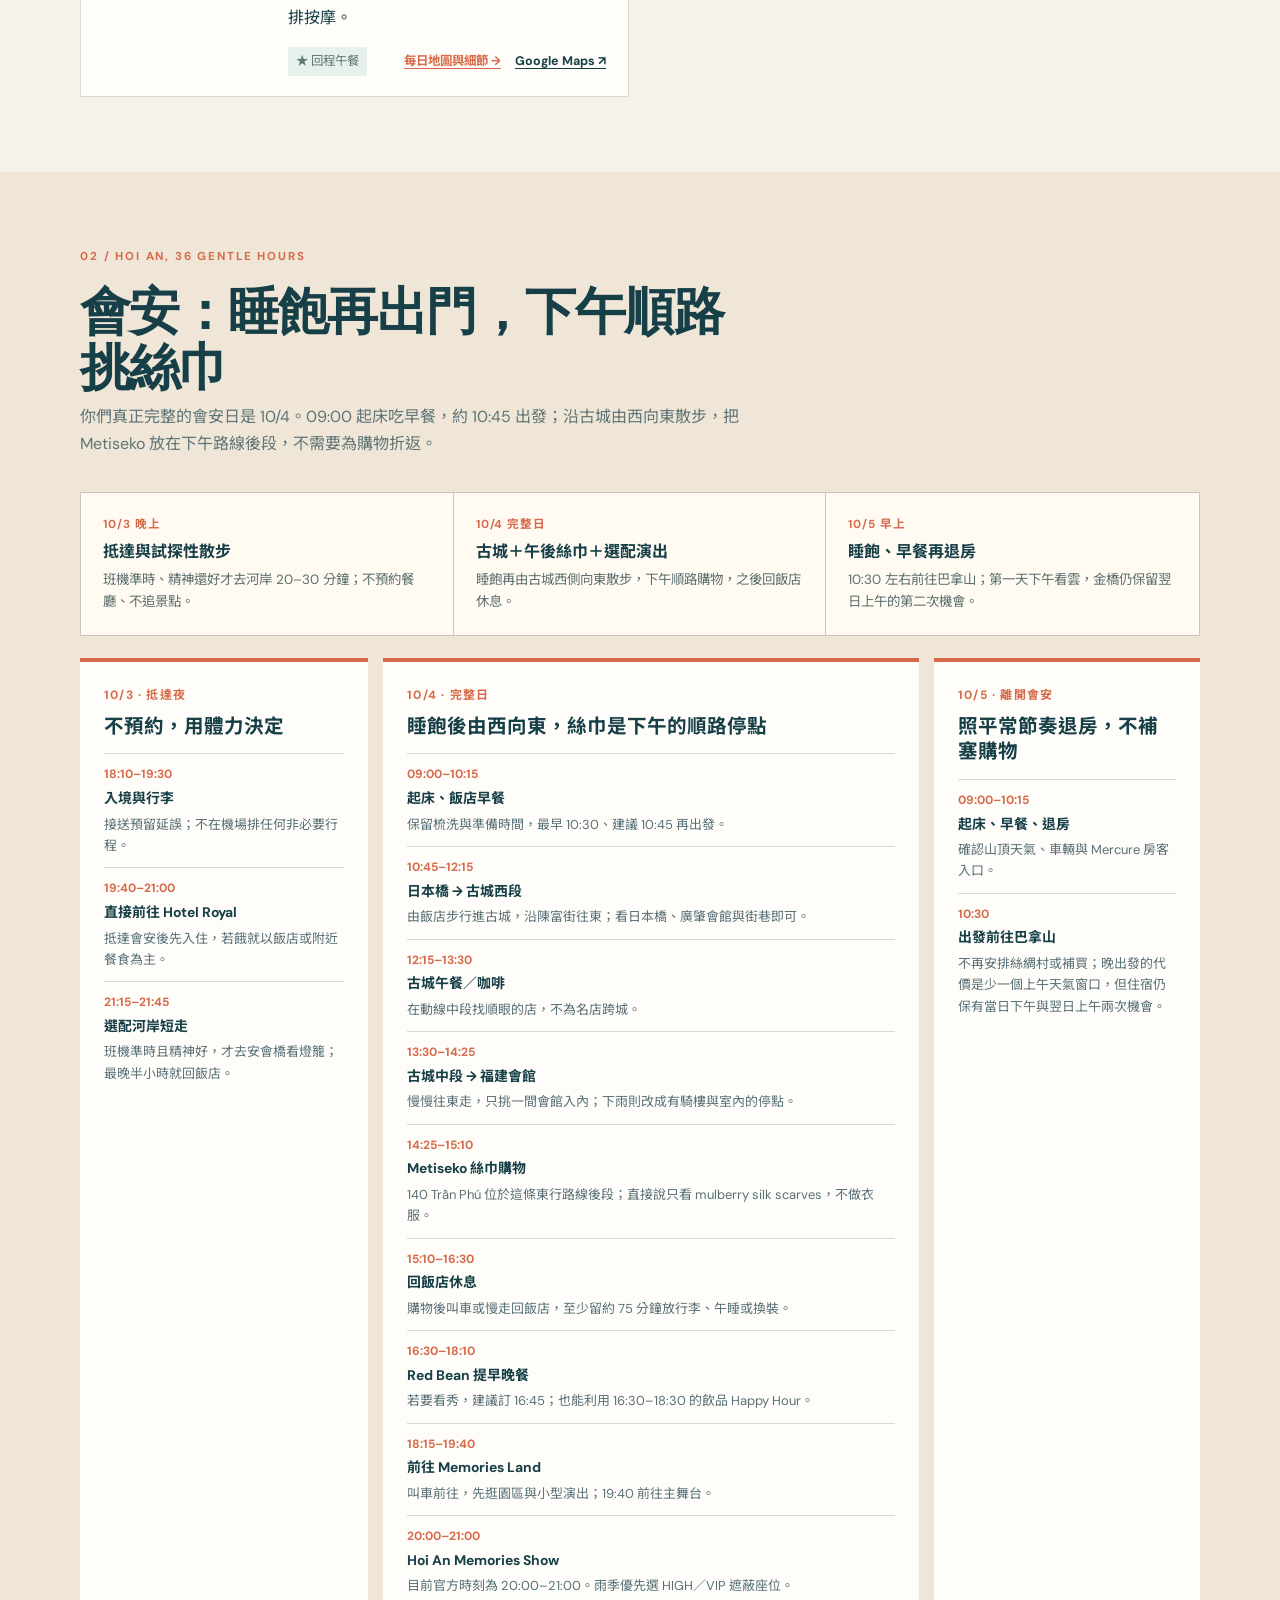
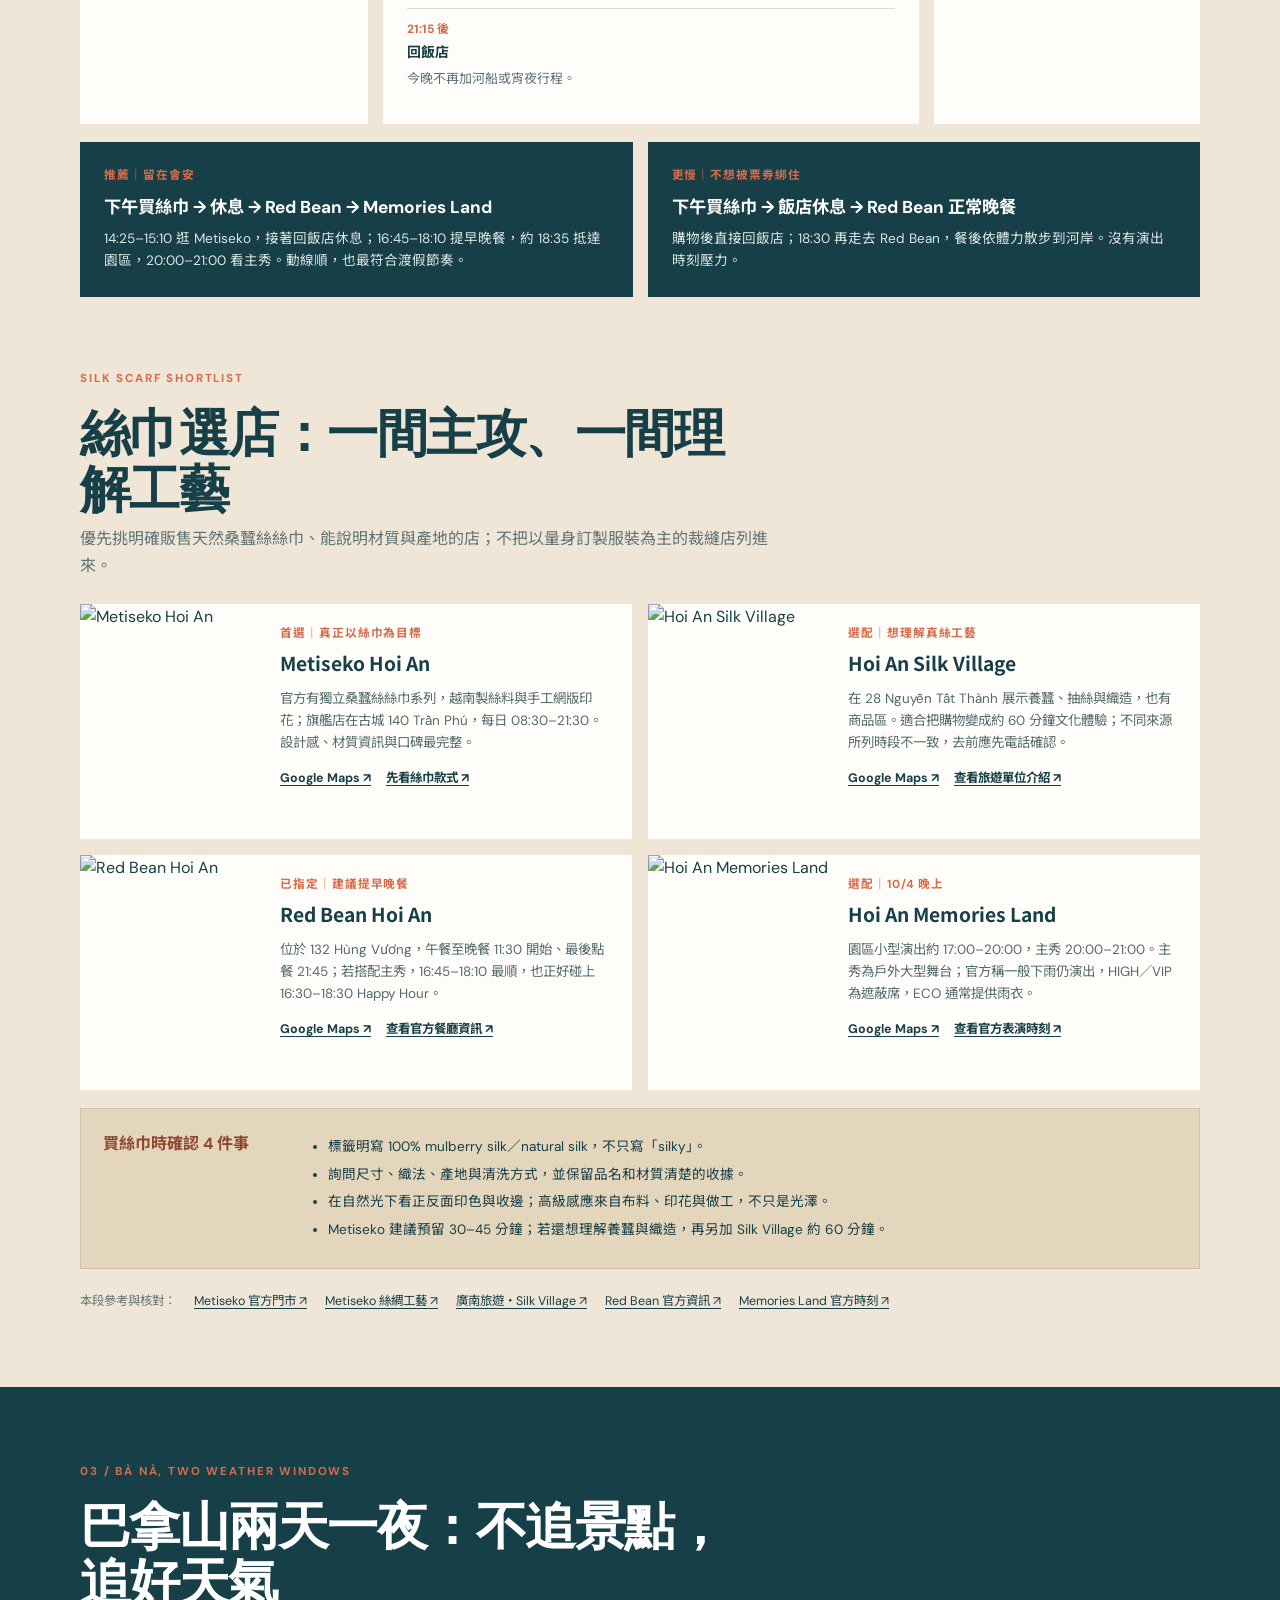
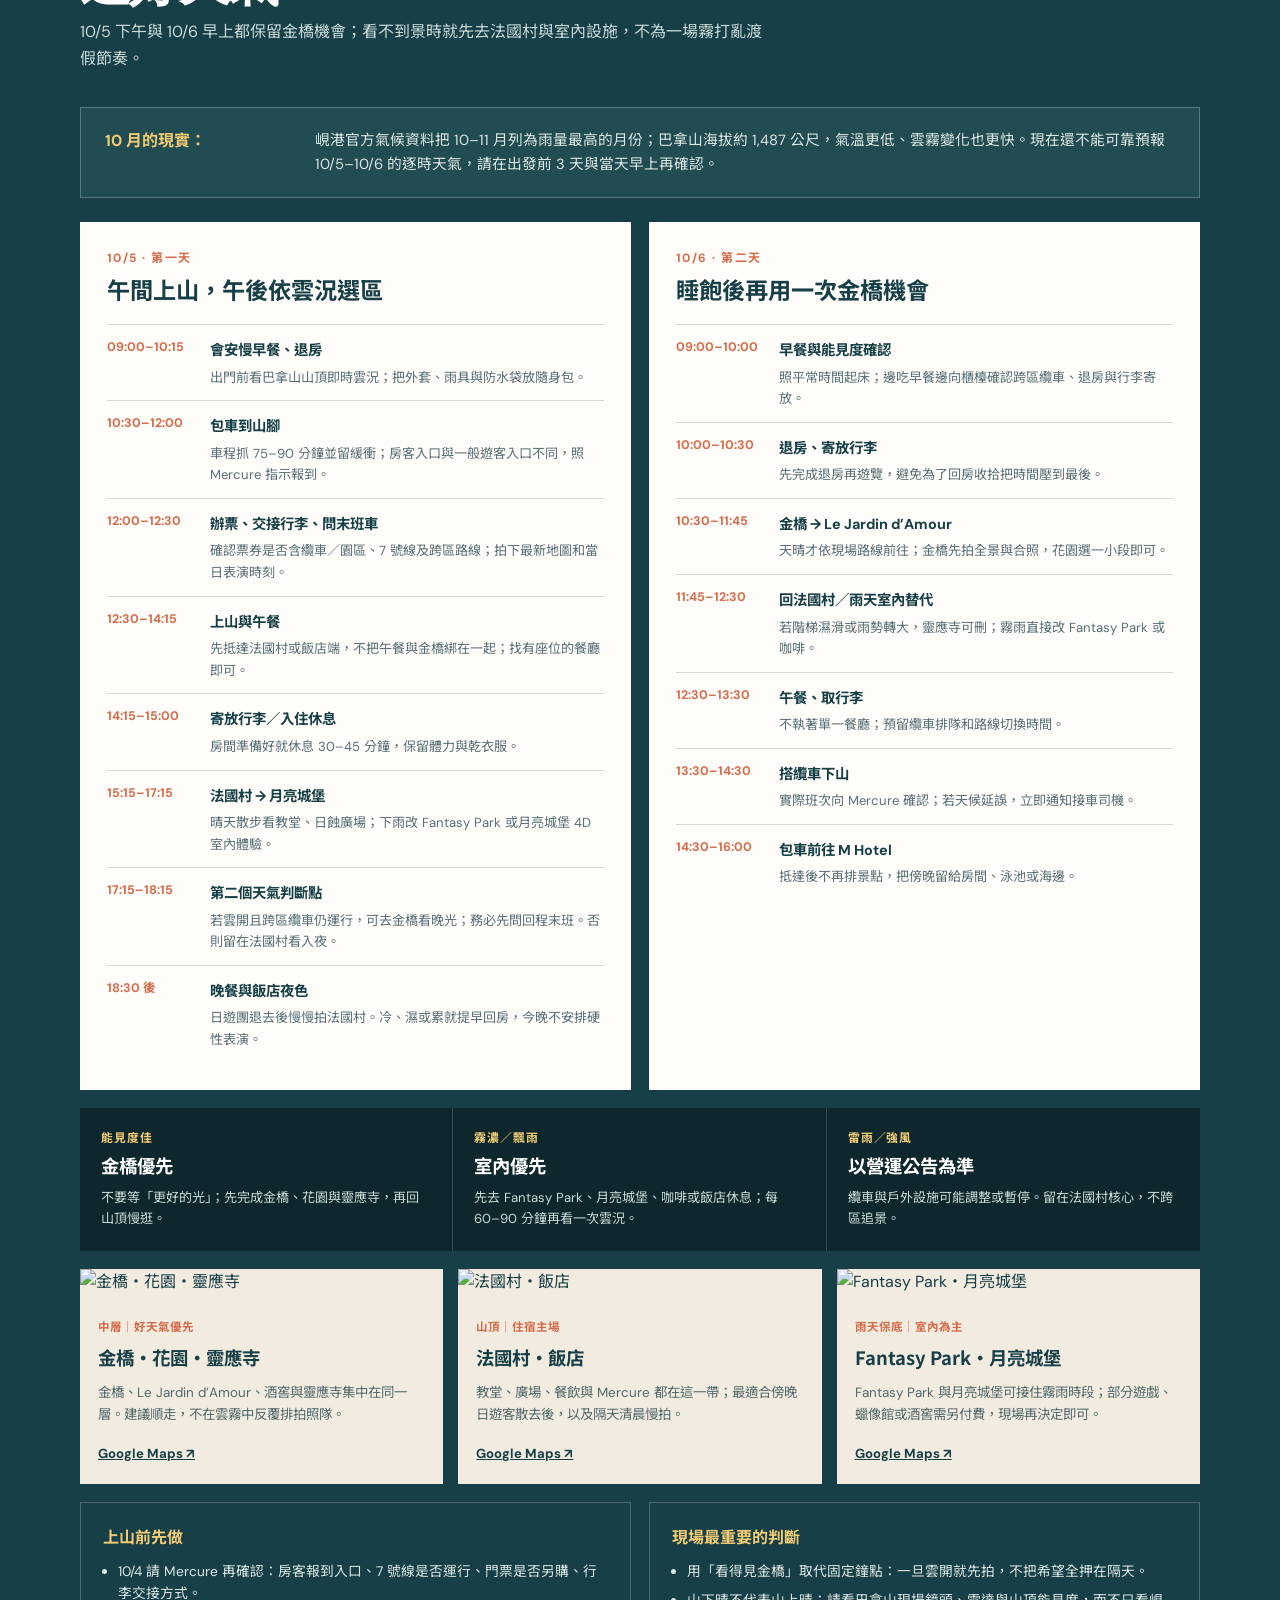
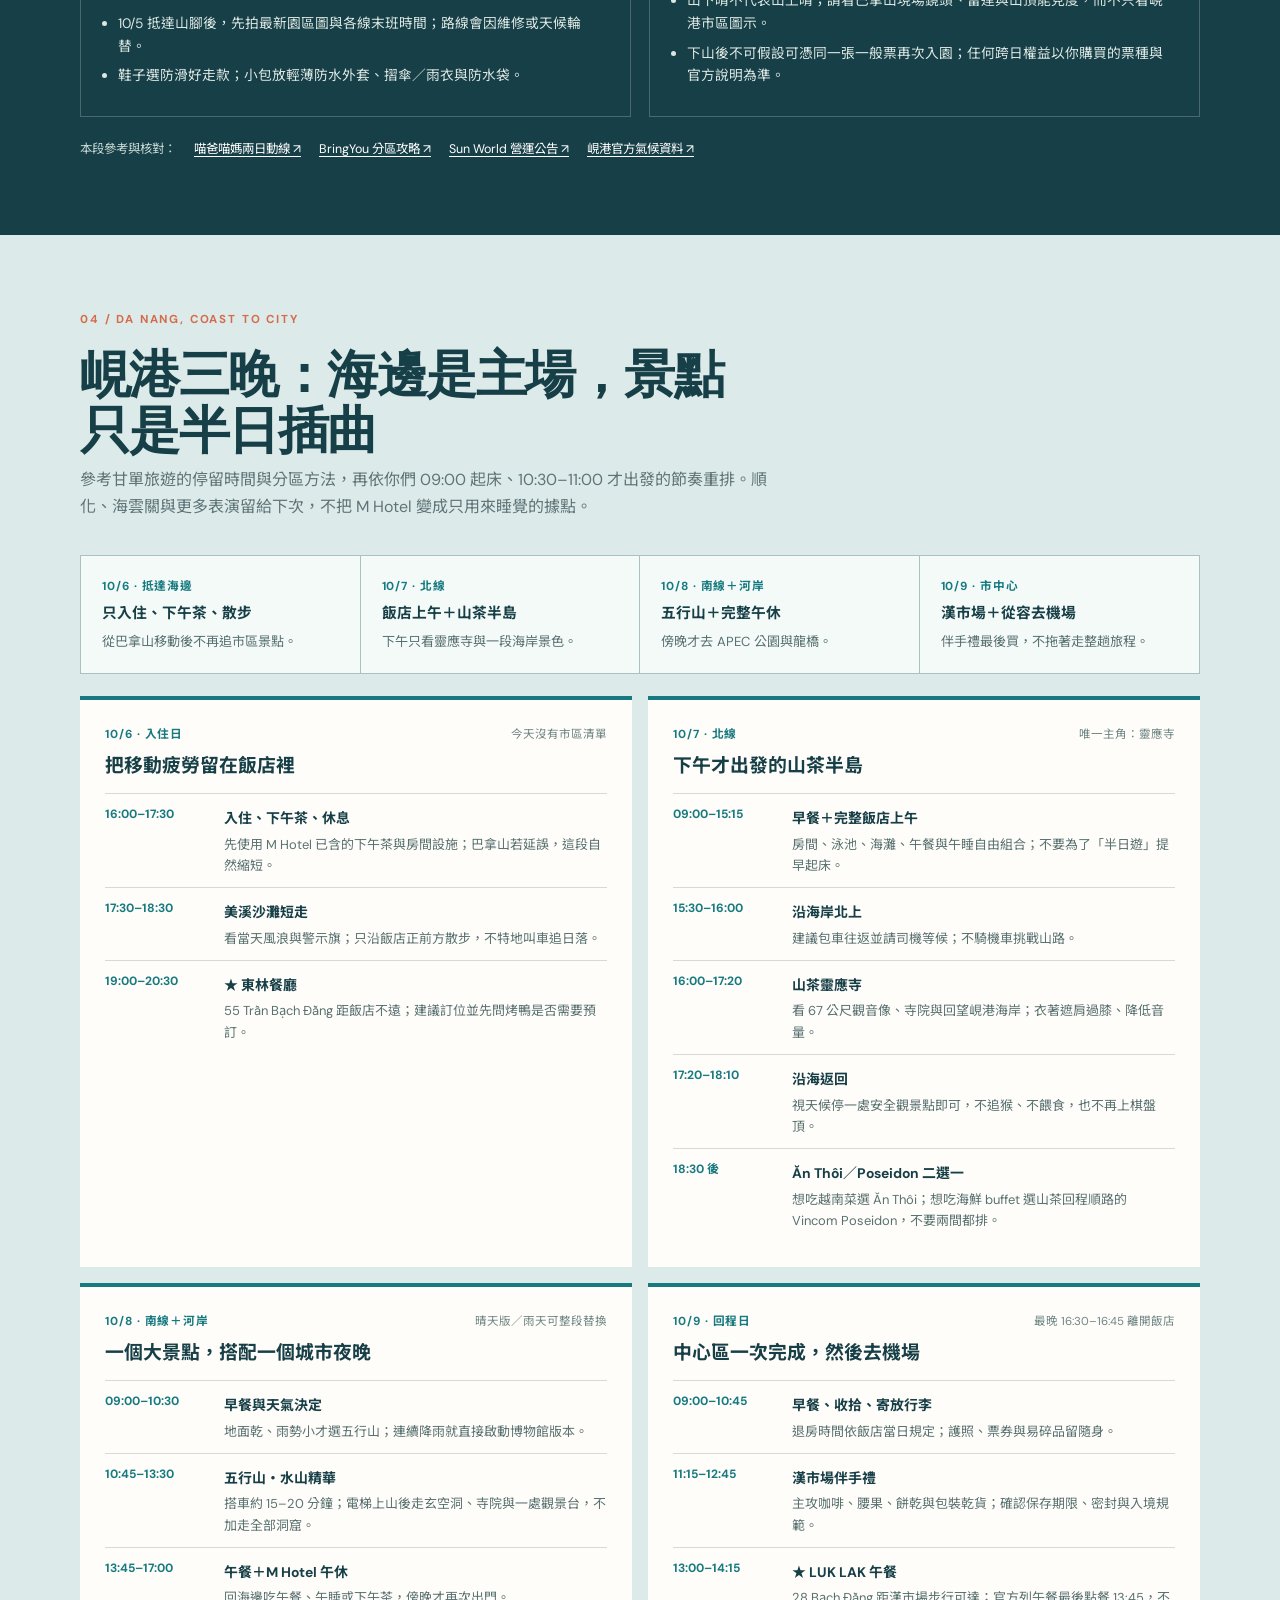
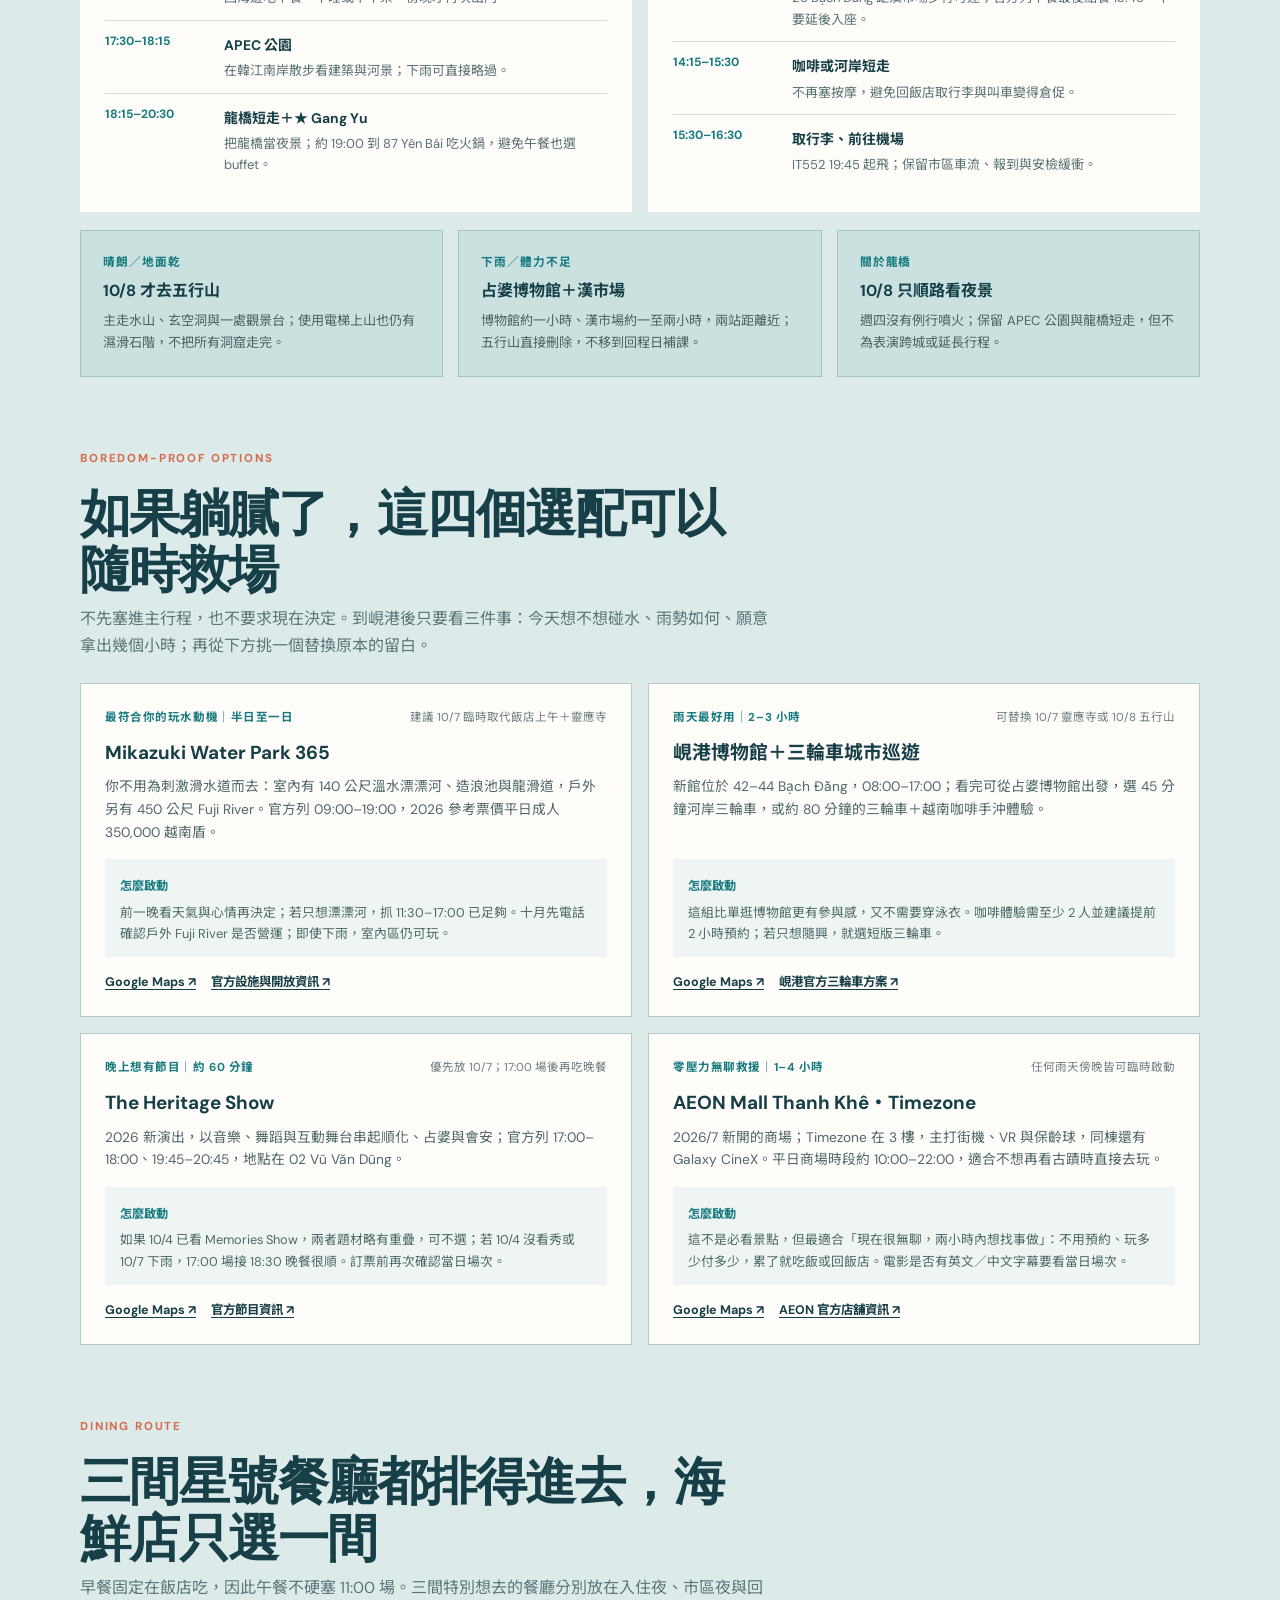
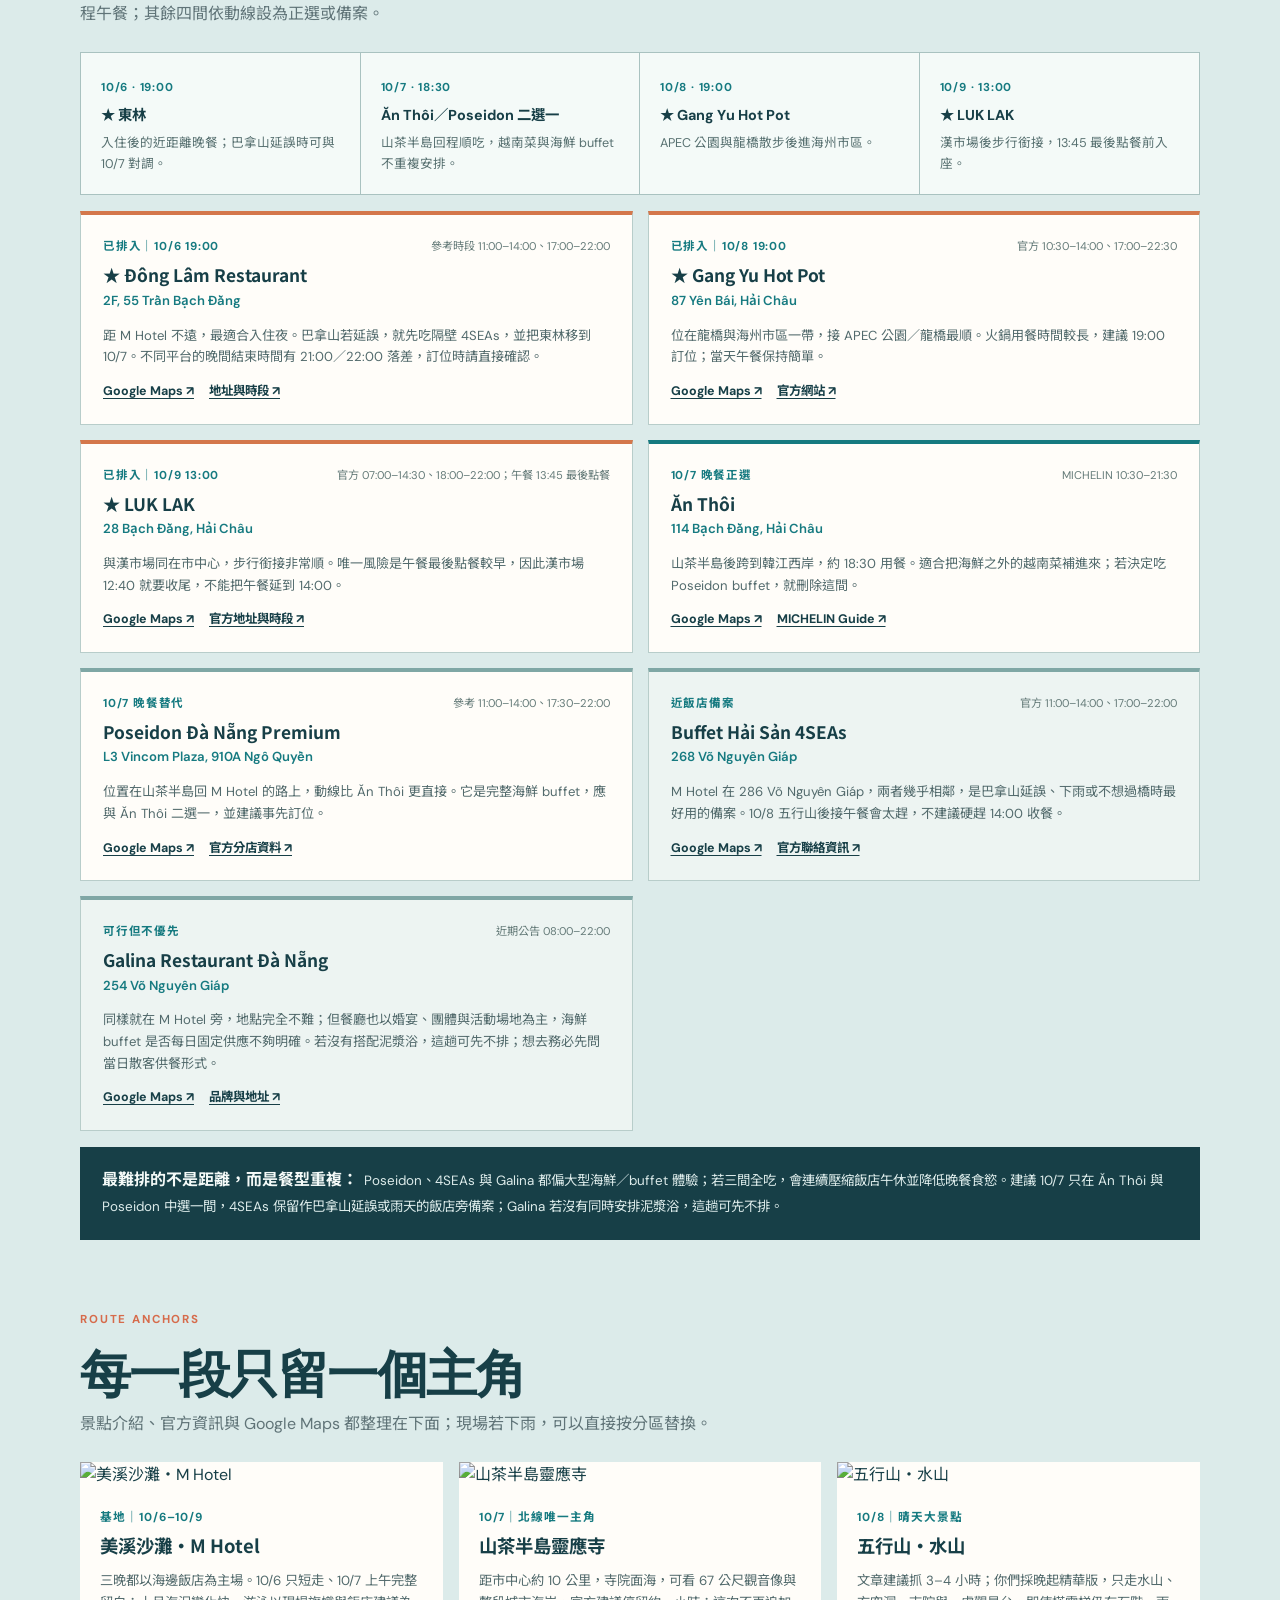
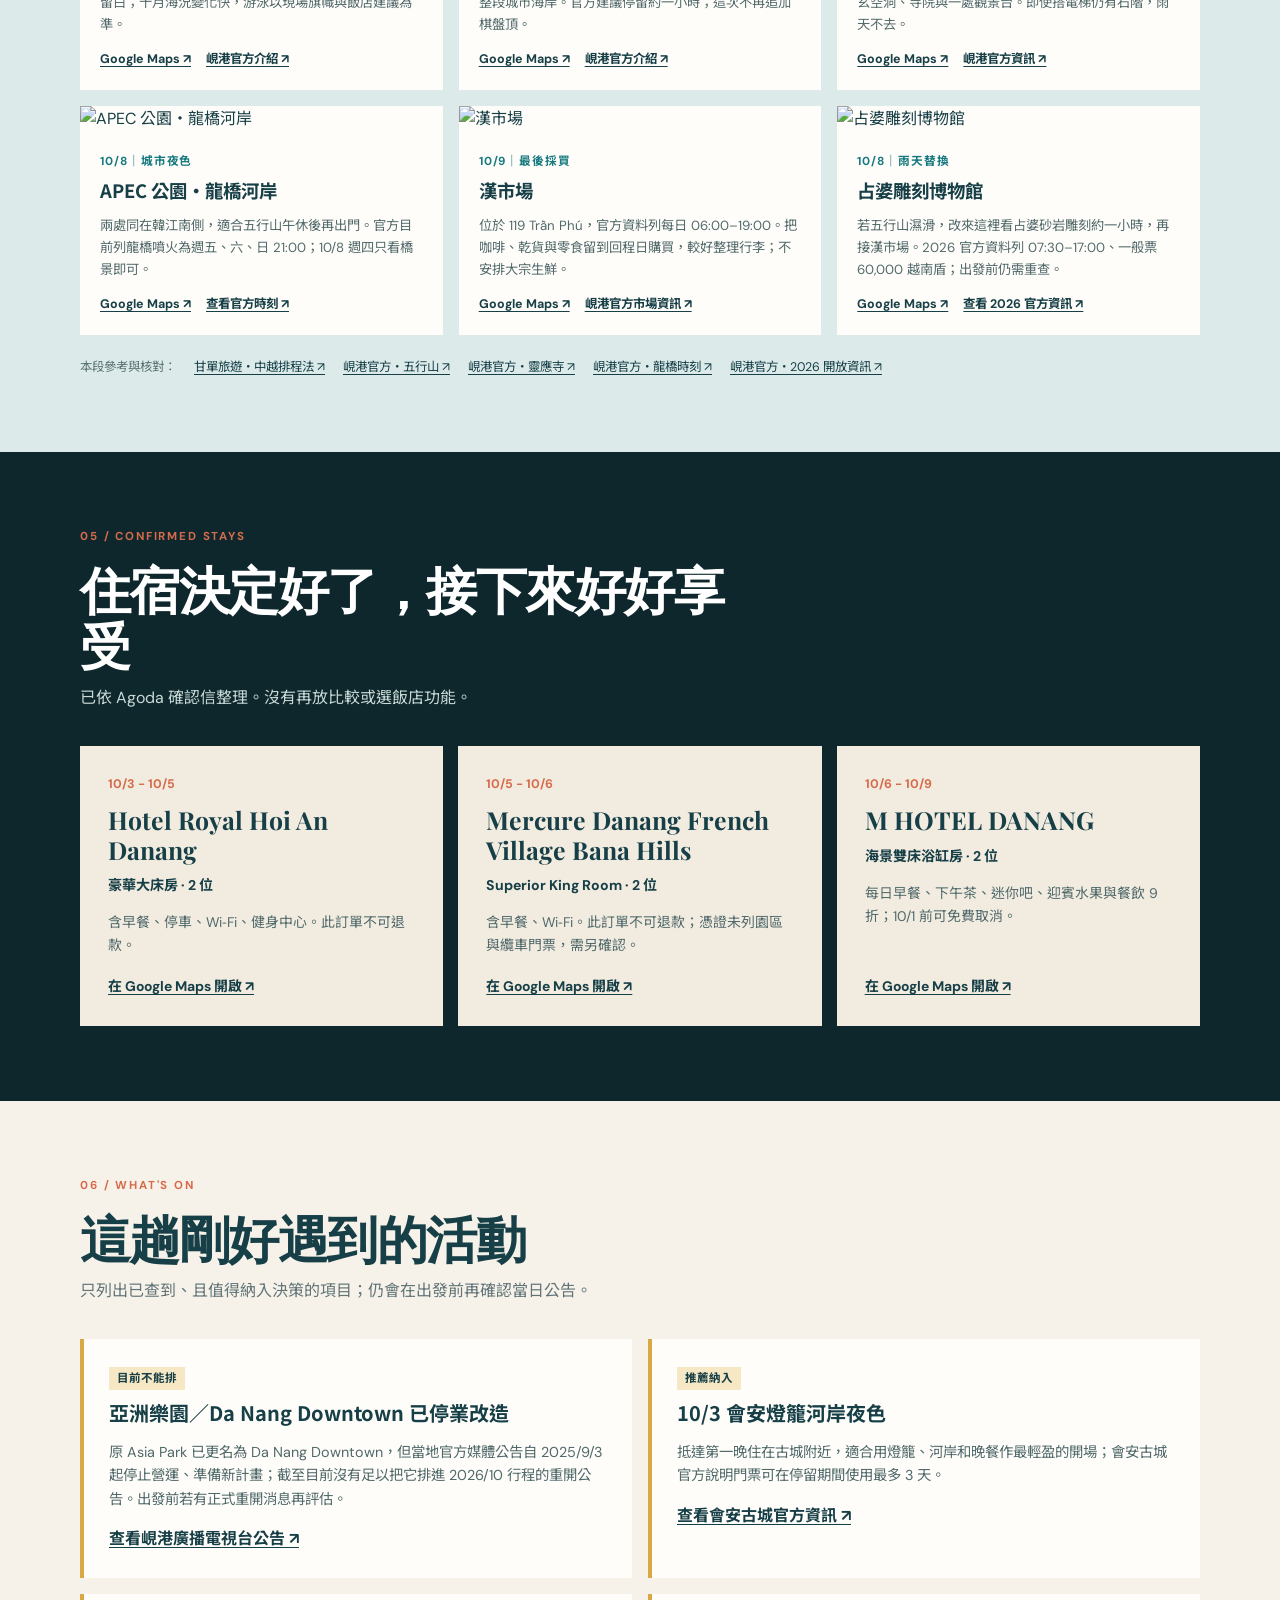
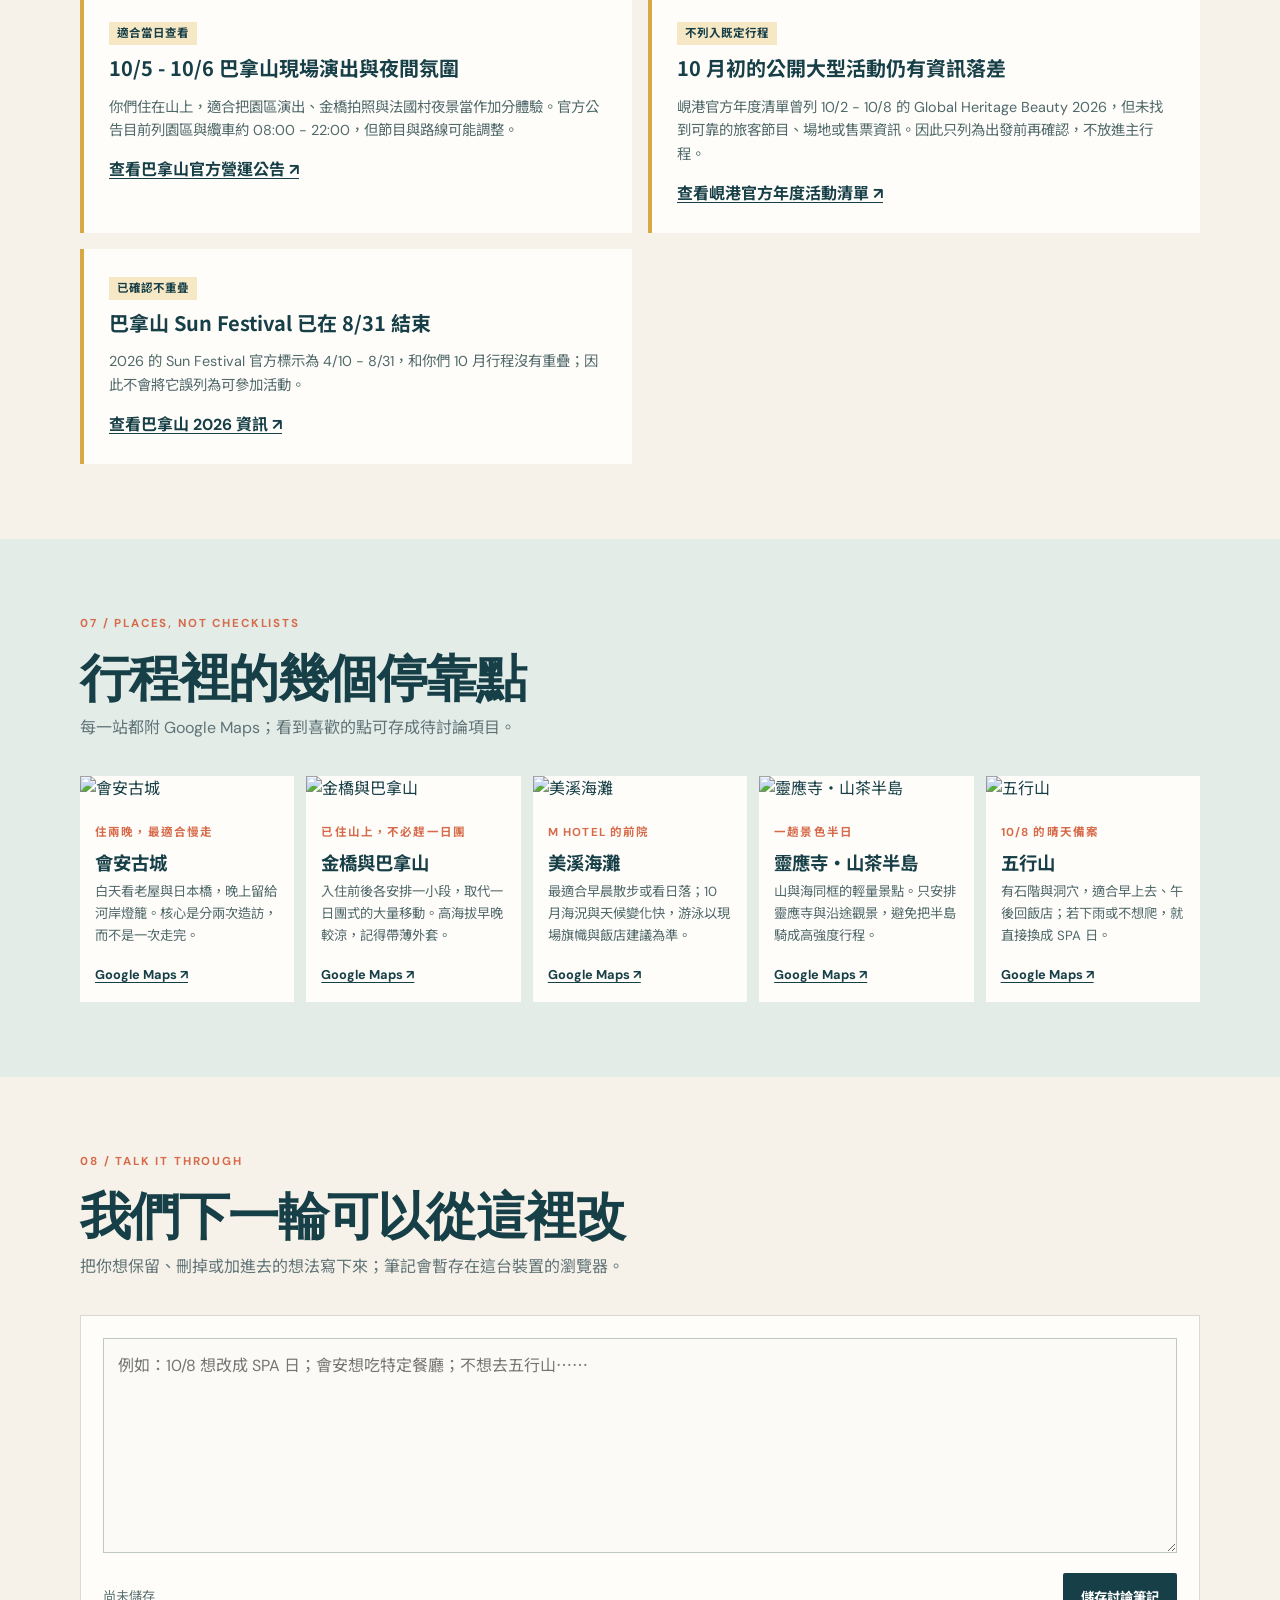
==== commit b072d25e: "Add flexible Da Nang activity options" ====
--- a/index.html
+++ b/index.html
@@ -12,14 +12,14 @@
     <link rel="stylesheet" href="site.css" />
     <link rel="stylesheet" href="bana.css" />
     <link rel="stylesheet" href="hoian.css" />
-    <link rel="stylesheet" href="danang.css?v=20260916-restaurants" />
+    <link rel="stylesheet" href="danang.css?v=20260918-options" />
     <link rel="stylesheet" href="home-daily.css?v=20260917" />
   </head>
   <body>
     <header class="topbar">
       <a class="brand" href="#top">DANANG <em>slow</em></a>
       <nav aria-label="主要導覽">
-        <a href="#schedule">行程</a><a href="#hoian">會安</a><a href="#bana">巴拿山</a><a href="#danang">峴港</a><a href="#danang-food">餐廳</a><a href="#stays">住宿</a><a href="#events">活動</a><a href="#notes">討論筆記</a>
+        <a href="#schedule">行程</a><a href="#hoian">會安</a><a href="#bana">巴拿山</a><a href="#danang">峴港</a><a href="#danang-options-heading">選配</a><a href="#danang-food">餐廳</a><a href="#stays">住宿</a><a href="#events">活動</a><a href="#notes">討論筆記</a>
       </nav>
     </header>
 
@@ -51,7 +51,7 @@
           <div class="section-heading"><p class="eyebrow">02 / HOI AN, 36 GENTLE HOURS</p><h2>會安：睡飽再出門，下午順路挑絲巾</h2><p>你們真正完整的會安日是 10/4。09:00 起床吃早餐，約 10:45 出發；沿古城由西向東散步，把 Metiseko 放在下午路線後段，不需要為購物折返。</p></div>
           <div class="hoian-summary"><div><span>10/3 晚上</span><strong>抵達與試探性散步</strong><p>班機準時、精神還好才去河岸 20–30 分鐘；不預約餐廳、不追景點。</p></div><div><span>10/4 完整日</span><strong>古城＋午後絲巾＋選配演出</strong><p>睡飽再由古城西側向東散步，下午順路購物，之後回飯店休息。</p></div><div><span>10/5 早上</span><strong>睡飽、早餐再退房</strong><p>10:30 左右前往巴拿山；第一天下午看雲，金橋仍保留翌日上午的第二次機會。</p></div></div>
           <div id="hoian-plan" class="hoian-plan"></div>
-          <div class="hoian-options"><article><span>推薦｜留在會安</span><h3>下午買絲巾 → 休息 → Red Bean → Memories Land</h3><p>14:25–15:10 逛 Metiseko，接著回飯店休息；16:45–18:10 提早晚餐，約 18:35 抵達園區，20:00–21:00 看主秀。動線順，也最符合渡假節奏。</p></article><article><span>替換｜龍橋是高優先願望</span><h3>Red Bean 提早晚餐 → 19:30 專車 → 21:00 龍橋噴火</h3><p>10/4（日）是唯一合理場次；20:20 前抵達峴港河岸，看完直接返回會安。這會取代 Memories Show，並增加約 1.5–2 小時往返車程。</p></article><article><span>更慢｜不想被票券綁住</span><h3>下午買絲巾 → 飯店休息 → Red Bean 正常晚餐</h3><p>購物後直接回飯店；18:30 再走去 Red Bean，餐後依體力散步到河岸。沒有演出時刻壓力。</p></article></div>
+          <div class="hoian-options"><article><span>推薦｜留在會安</span><h3>下午買絲巾 → 休息 → Red Bean → Memories Land</h3><p>14:25–15:10 逛 Metiseko，接著回飯店休息；16:45–18:10 提早晚餐，約 18:35 抵達園區，20:00–21:00 看主秀。動線順，也最符合渡假節奏。</p></article><article><span>更慢｜不想被票券綁住</span><h3>下午買絲巾 → 飯店休息 → Red Bean 正常晚餐</h3><p>購物後直接回飯店；18:30 再走去 Red Bean，餐後依體力散步到河岸。沒有演出時刻壓力。</p></article></div>
           <div class="section-heading shop-heading"><p class="eyebrow">SILK SCARF SHORTLIST</p><h2>絲巾選店：一間主攻、一間理解工藝</h2><p>優先挑明確販售天然桑蠶絲絲巾、能說明材質與產地的店；不把以量身訂製服裝為主的裁縫店列進來。</p></div>
           <div id="hoian-places" class="hoian-places"></div>
           <div class="silk-check"><strong>買絲巾時確認 4 件事</strong><ul><li>標籤明寫 100% mulberry silk／natural silk，不只寫「silky」。</li><li>詢問尺寸、織法、產地與清洗方式，並保留品名和材質清楚的收據。</li><li>在自然光下看正反面印色與收邊；高級感應來自布料、印花與做工，不只是光澤。</li><li>Metiseko 建議預留 30–45 分鐘；若還想理解養蠶與織造，再另加 Silk Village 約 60 分鐘。</li></ul></div>
@@ -76,7 +76,9 @@
           <div class="section-heading"><p class="eyebrow">04 / DA NANG, COAST TO CITY</p><h2>峴港三晚：海邊是主場，景點只是半日插曲</h2><p>參考甘單旅遊的停留時間與分區方法，再依你們 09:00 起床、10:30–11:00 才出發的節奏重排。順化、海雲關與更多表演留給下次，不把 M Hotel 變成只用來睡覺的據點。</p></div>
           <div class="danang-rhythm" aria-label="峴港分區節奏"><div><span>10/6 · 抵達海邊</span><strong>只入住、下午茶、散步</strong><p>從巴拿山移動後不再追市區景點。</p></div><div><span>10/7 · 北線</span><strong>飯店上午＋山茶半島</strong><p>下午只看靈應寺與一段海岸景色。</p></div><div><span>10/8 · 南線＋河岸</span><strong>五行山＋完整午休</strong><p>傍晚才去 APEC 公園與龍橋。</p></div><div><span>10/9 · 市中心</span><strong>漢市場＋從容去機場</strong><p>伴手禮最後買，不拖著走整趟旅程。</p></div></div>
           <div id="danang-plan" class="danang-plan"></div>
-          <div class="danang-weather"><article><span>晴朗／地面乾</span><h3>10/8 才去五行山</h3><p>主走水山、玄空洞與一處觀景台；使用電梯上山也仍有濕滑石階，不把所有洞窟走完。</p></article><article><span>下雨／體力不足</span><h3>占婆博物館＋漢市場</h3><p>博物館約一小時、漢市場約一至兩小時，兩站距離近；五行山直接刪除，不移到回程日補課。</p></article><article><span>關於龍橋表演</span><h3>10/4 可看噴火；10/8 只看夜景</h3><p>官方列週五、六、日 21:00。已把 10/4（日）列為取代 Memories Show 的往返方案；10/8（四）照原計畫只散步看橋景。</p></article></div>
+          <div class="danang-weather"><article><span>晴朗／地面乾</span><h3>10/8 才去五行山</h3><p>主走水山、玄空洞與一處觀景台；使用電梯上山也仍有濕滑石階，不把所有洞窟走完。</p></article><article><span>下雨／體力不足</span><h3>占婆博物館＋漢市場</h3><p>博物館約一小時、漢市場約一至兩小時，兩站距離近；五行山直接刪除，不移到回程日補課。</p></article><article><span>關於龍橋</span><h3>10/8 只順路看夜景</h3><p>週四沒有例行噴火；保留 APEC 公園與龍橋短走，但不為表演跨城或延長行程。</p></article></div>
+          <div id="danang-options-heading" class="section-heading activity-heading"><p class="eyebrow">BOREDOM-PROOF OPTIONS</p><h2>如果躺膩了，這四個選配可以隨時救場</h2><p>不先塞進主行程，也不要求現在決定。到峴港後只要看三件事：今天想不想碰水、雨勢如何、願意拿出幾個小時；再從下方挑一個替換原本的留白。</p></div>
+          <div id="danang-options" class="activity-options"></div>
           <div id="danang-food" class="section-heading restaurant-heading"><p class="eyebrow">DINING ROUTE</p><h2>三間星號餐廳都排得進去，海鮮店只選一間</h2><p>早餐固定在飯店吃，因此午餐不硬塞 11:00 場。三間特別想去的餐廳分別放在入住夜、市區夜與回程午餐；其餘四間依動線設為正選或備案。</p></div>
           <div class="restaurant-route" aria-label="峴港餐廳安排摘要"><div><span>10/6 · 19:00</span><strong>★ 東林</strong><p>入住後的近距離晚餐；巴拿山延誤時可與 10/7 對調。</p></div><div><span>10/7 · 18:30</span><strong>Ăn Thôi／Poseidon 二選一</strong><p>山茶半島回程順吃，越南菜與海鮮 buffet 不重複安排。</p></div><div><span>10/8 · 19:00</span><strong>★ Gang Yu Hot Pot</strong><p>APEC 公園與龍橋散步後進海州市區。</p></div><div><span>10/9 · 13:00</span><strong>★ LUK LAK</strong><p>漢市場後步行銜接，13:45 最後點餐前入座。</p></div></div>
           <div id="restaurant-grid" class="restaurant-grid"></div>
@@ -106,6 +108,6 @@
       </section>
     </main>
     <footer><span>DANANG <em>slow</em></span><p>行程資料更新於 2026/09/18。餐廳、商店、演出、天氣與交通仍應在出發前再次確認。</p></footer>
-    <script src="site.js?v=20260918-dragon"></script>
+    <script src="site.js?v=20260918-options"></script>
   </body>
 </html>
--- a/danang.css
+++ b/danang.css
@@ -66,6 +66,17 @@
 .danang-weather article { padding: 22px; border: 1px solid #a9c2c0; background: #cae1df; }
 .danang-weather h3 { margin: 6px 0; font-size: 1rem; }
 .danang-weather p { margin: 0; color: #496463; font-size: 0.82rem; }
+.activity-heading { margin: 72px 0 24px; }
+.activity-options { display: grid; grid-template-columns: repeat(2, 1fr); gap: 16px; margin-bottom: 72px; }
+.activity-option { background: #fffdf9; border: 1px solid #b9cbc5; padding: 24px; display: flex; flex-direction: column; }
+.activity-option-head { display: flex; align-items: flex-start; justify-content: space-between; gap: 18px; }
+.activity-option-head span { color: #167a80; font-size: 0.72rem; font-weight: 700; letter-spacing: 0.05em; }
+.activity-option-head small { color: #6b7e7d; font-size: 0.72rem; text-align: right; }
+.activity-option h3 { margin: 10px 0 7px; font-size: 1.18rem; }
+.activity-option > p { margin: 0 0 16px; color: #4e6868; font-size: 0.86rem; }
+.activity-plan { background: #eef5f2; padding: 13px 15px; margin: auto 0 15px; }
+.activity-plan strong { font-size: 0.76rem; color: #167a80; }
+.activity-plan p { margin: 3px 0 0; color: #4e6868; font-size: 0.8rem; }
 .restaurant-heading { margin: 68px 0 24px; }
 .restaurant-route {
   display: grid;
@@ -133,7 +144,7 @@
 }
 
 @media (max-width: 720px) {
-  .danang-plan, .danang-weather, .danang-places, .restaurant-grid { grid-template-columns: 1fr; }
+  .danang-plan, .danang-weather, .danang-places, .restaurant-grid, .activity-options { grid-template-columns: 1fr; }
   .danang-day li { grid-template-columns: 1fr; gap: 3px; }
 }
 
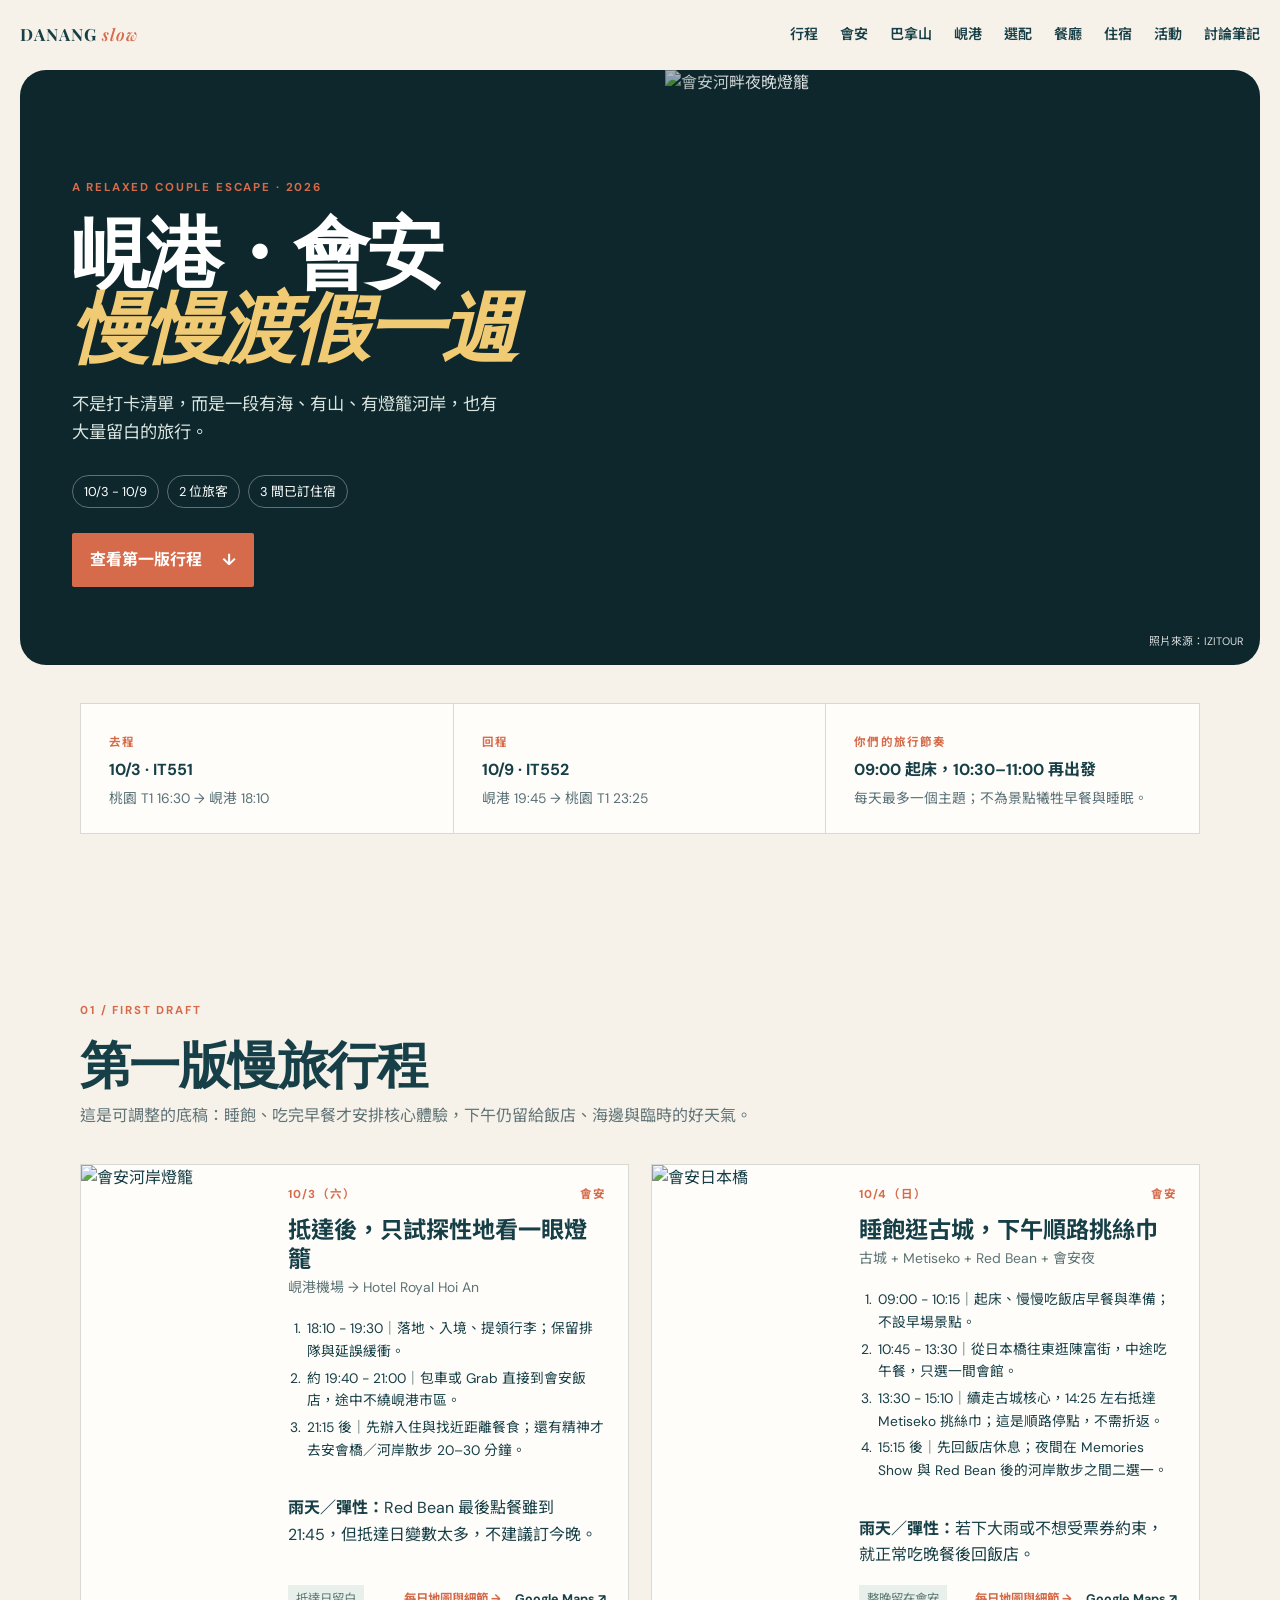
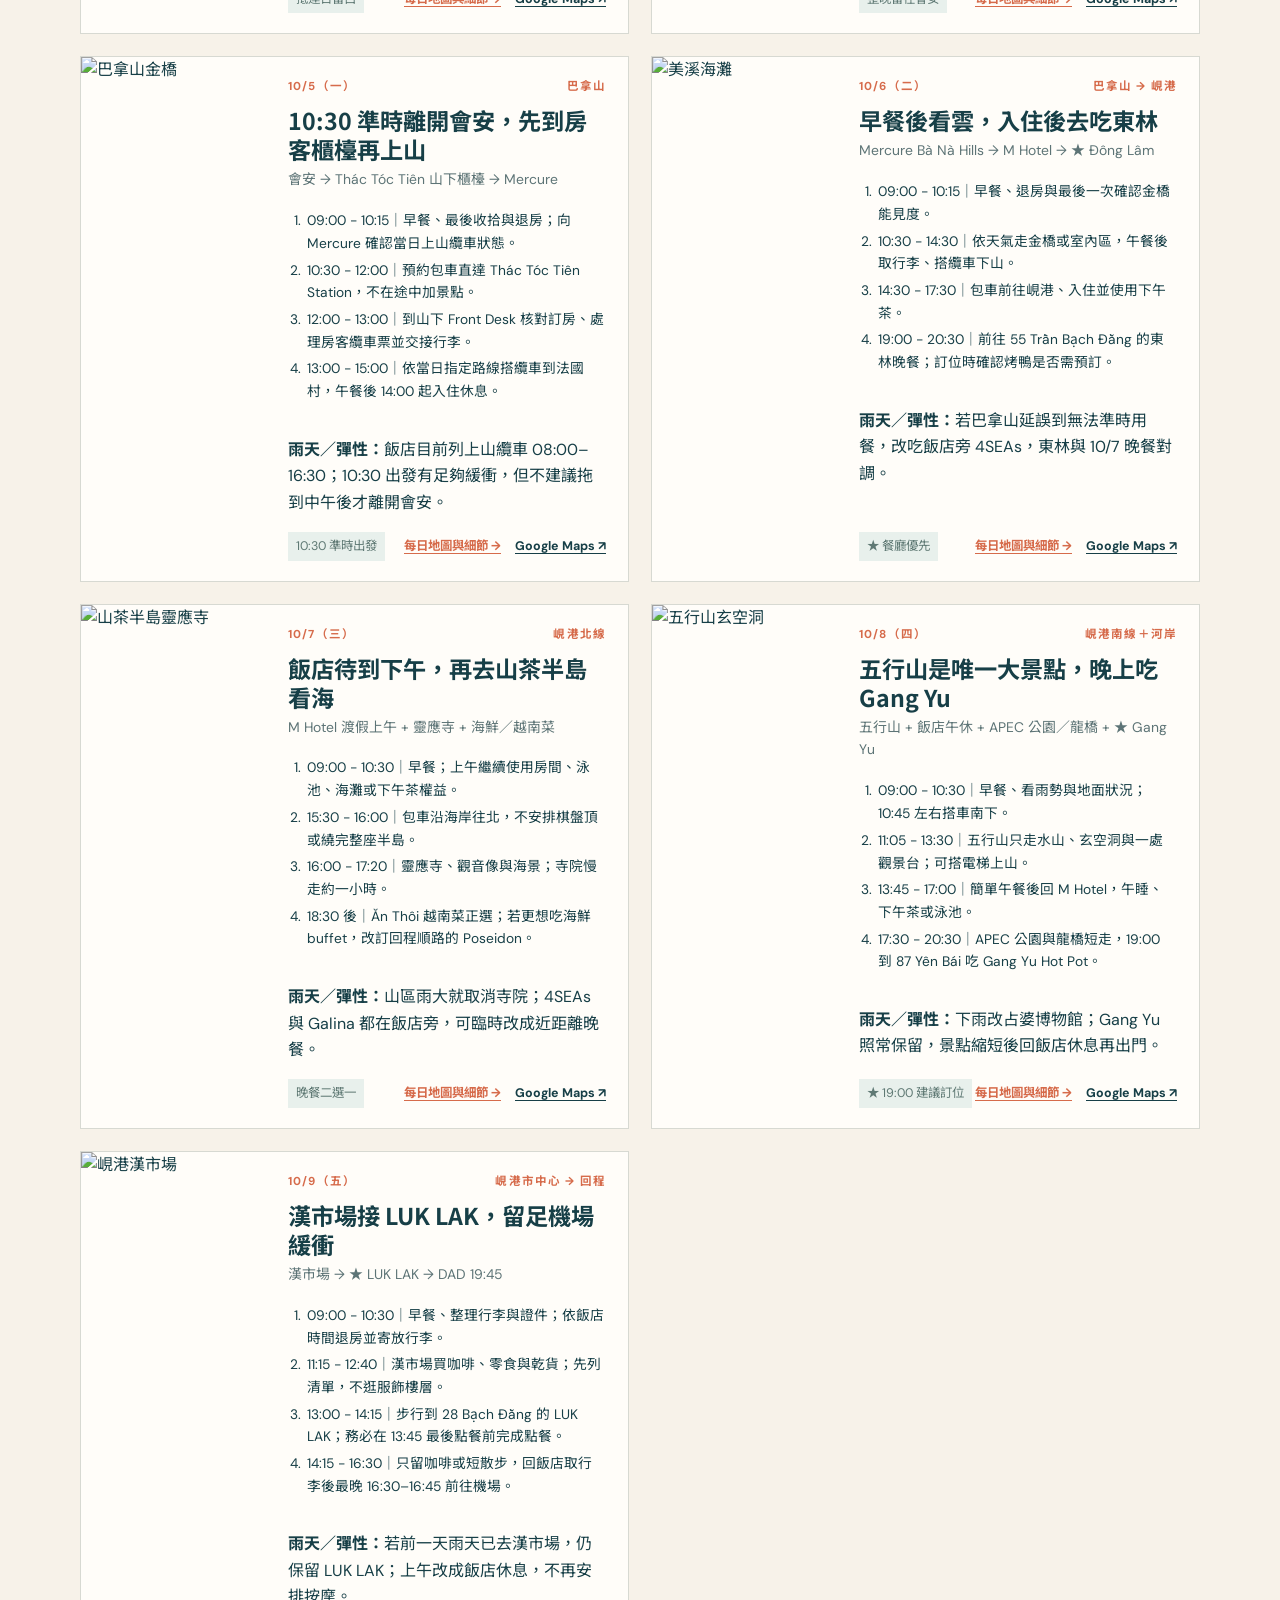
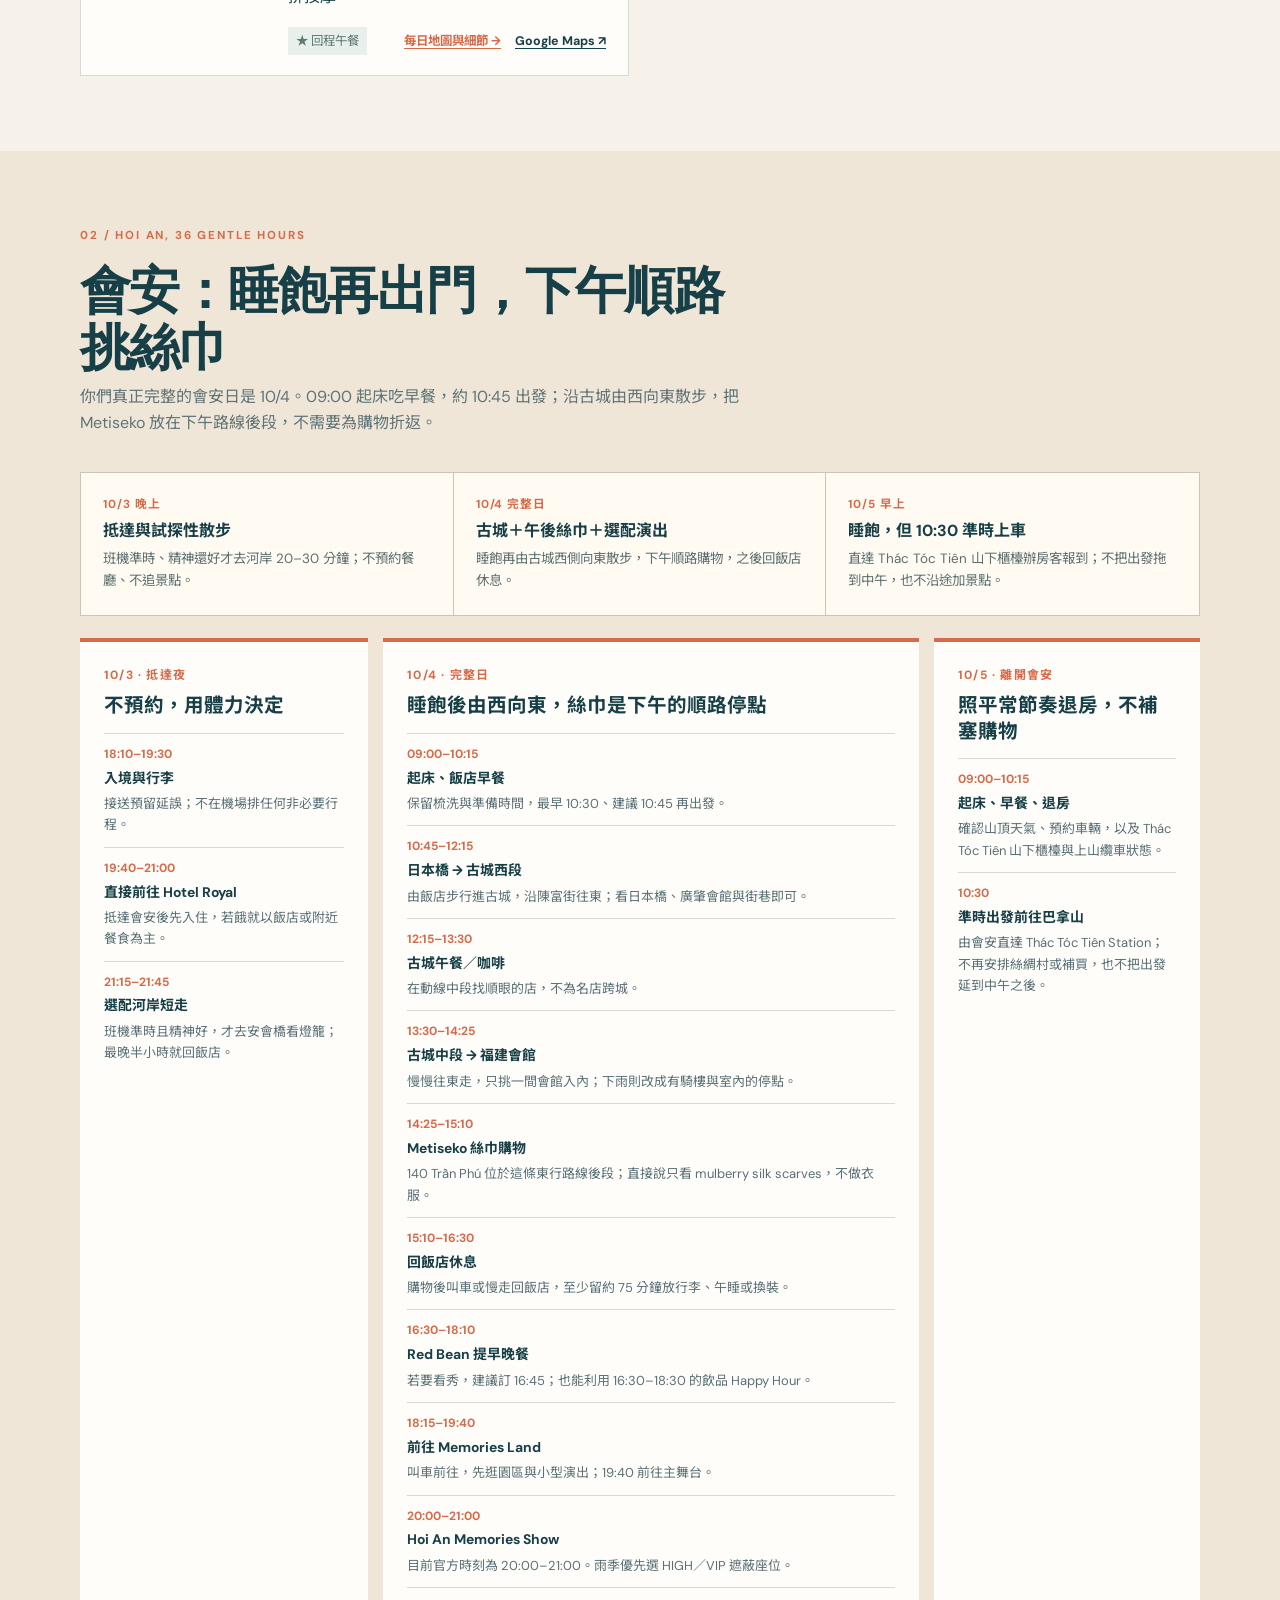
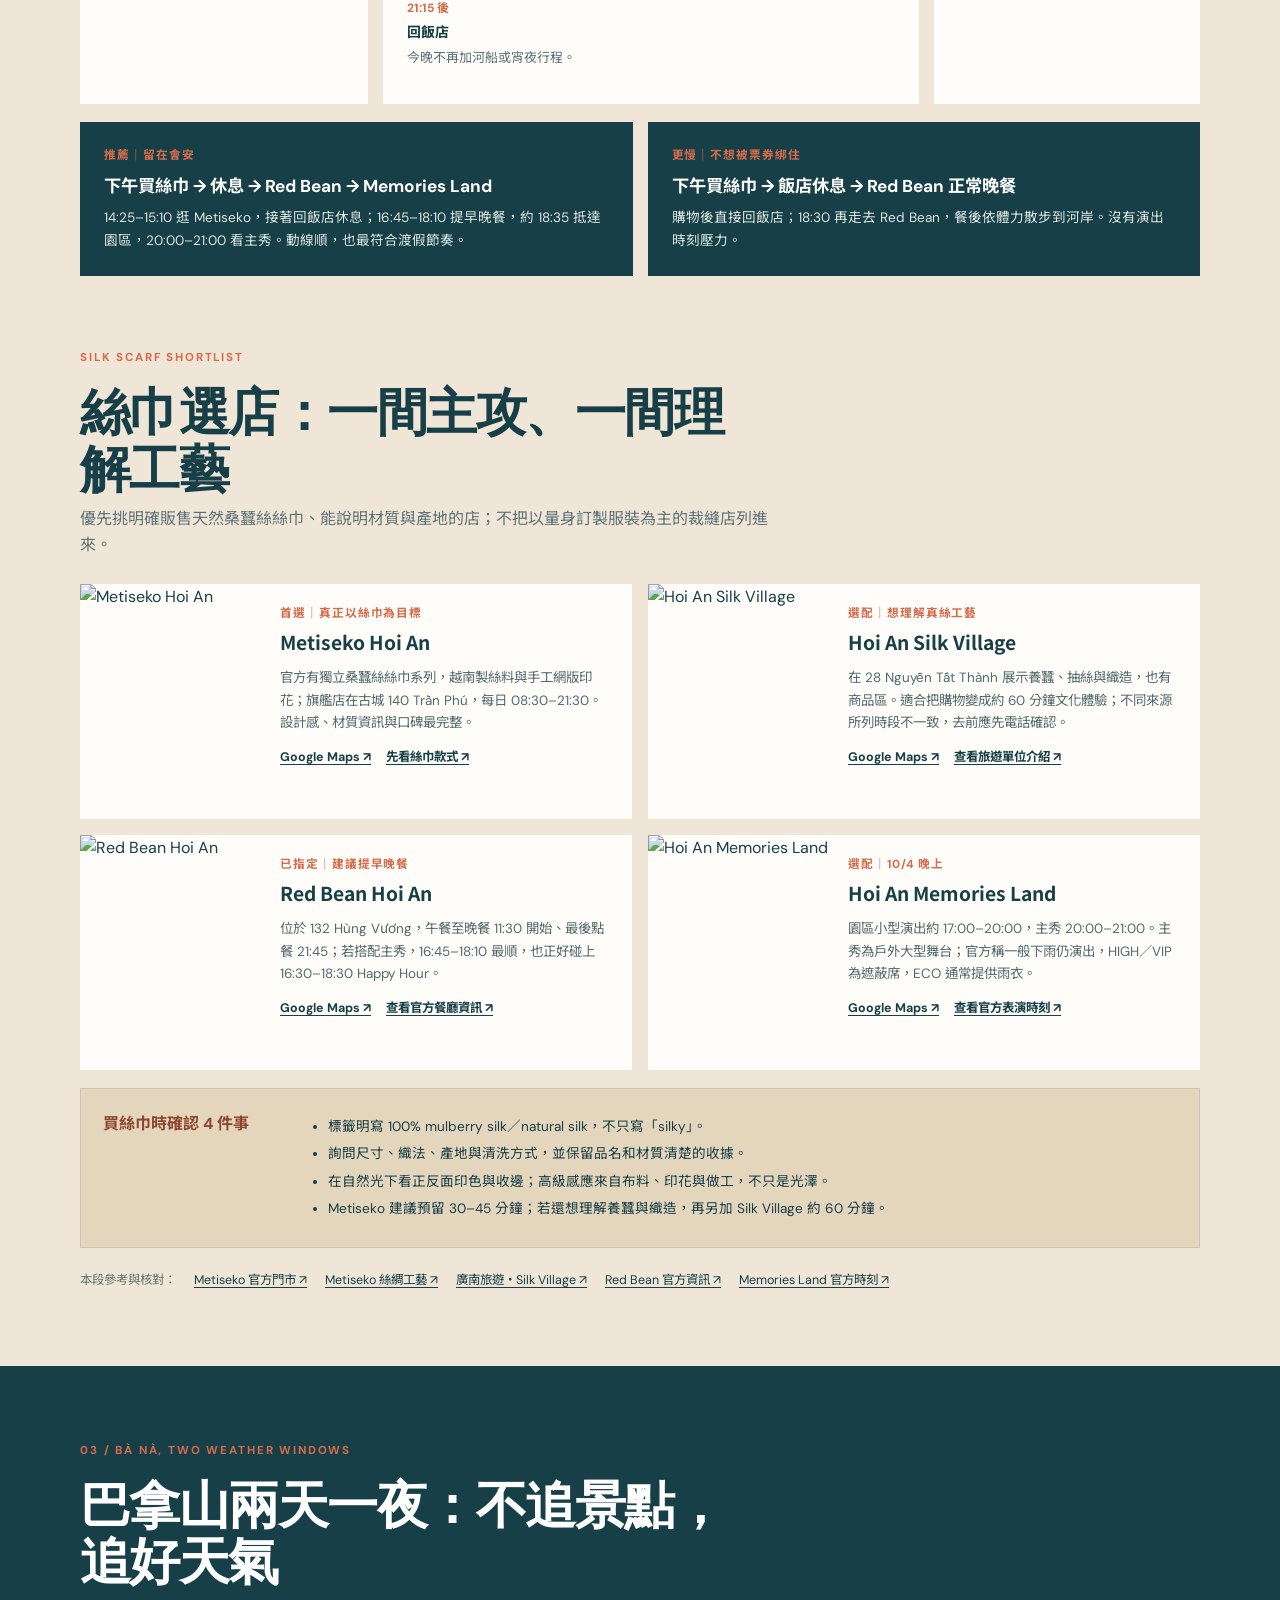
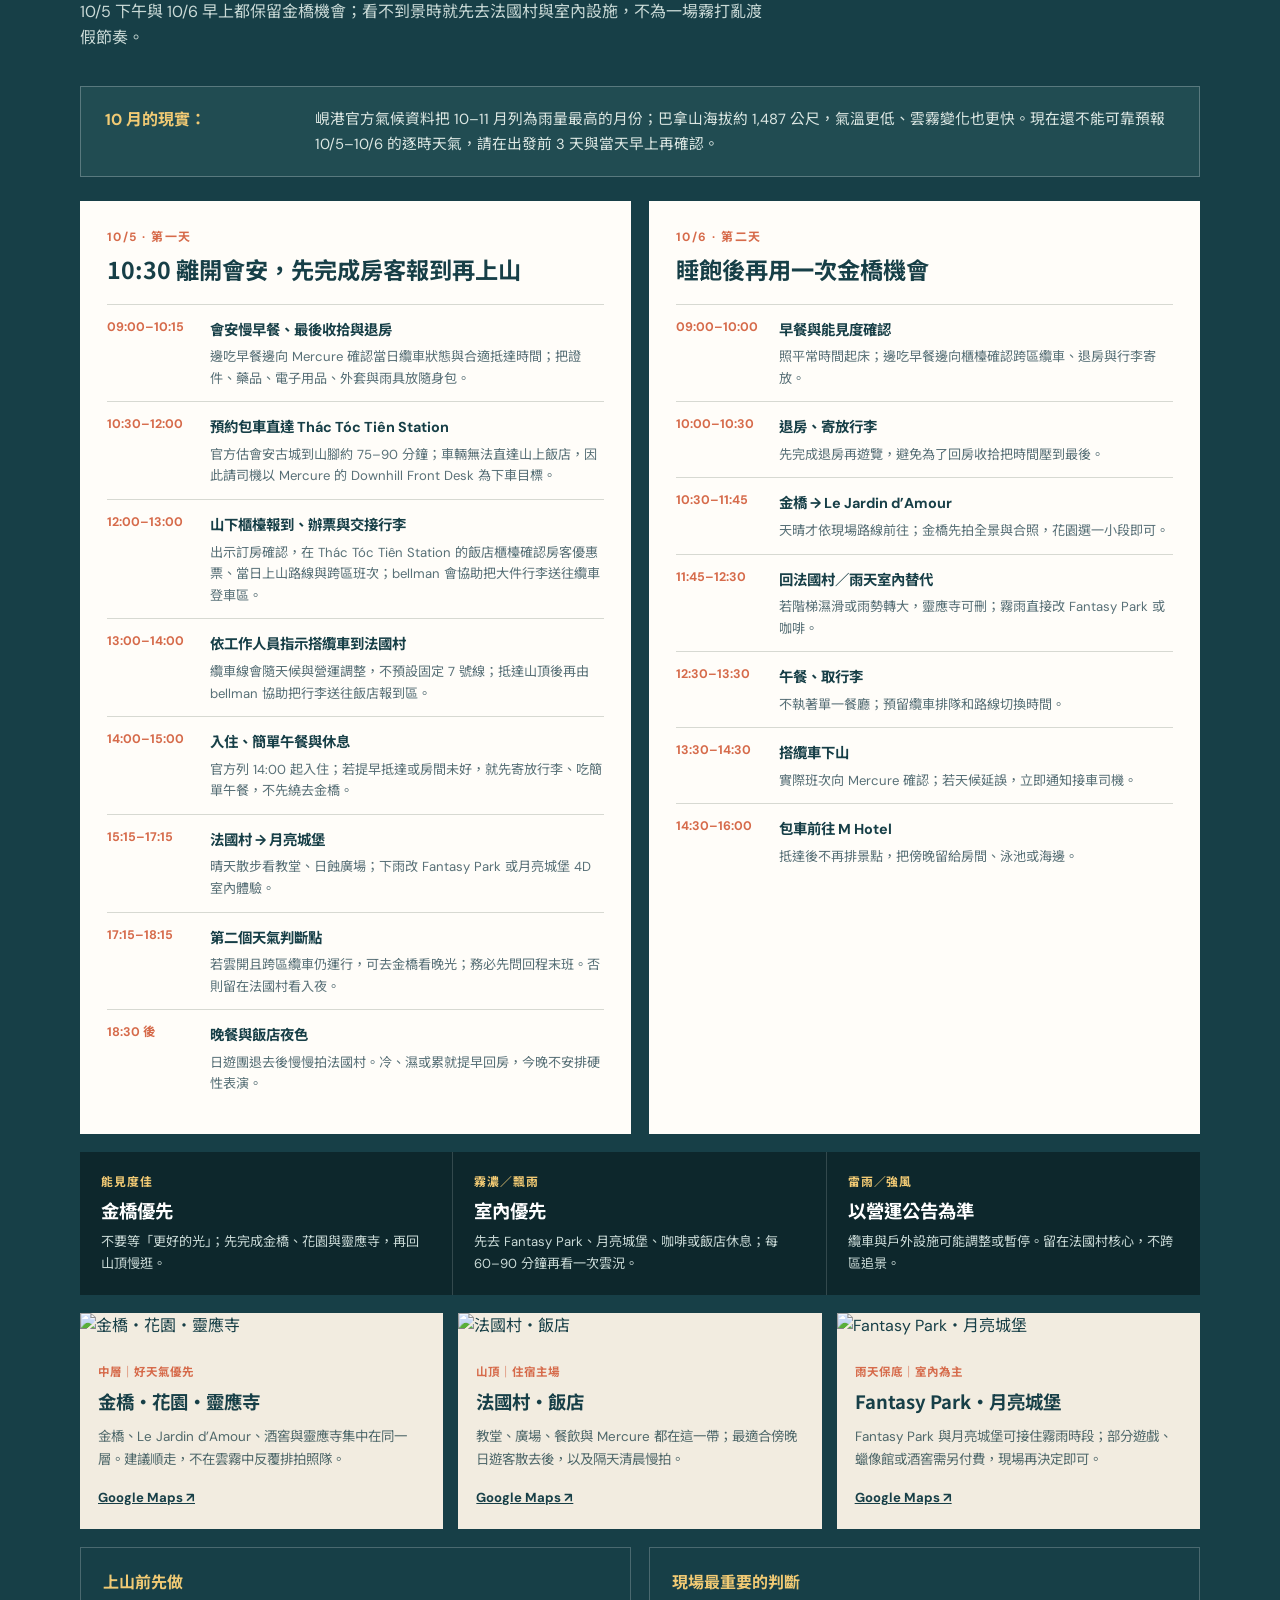
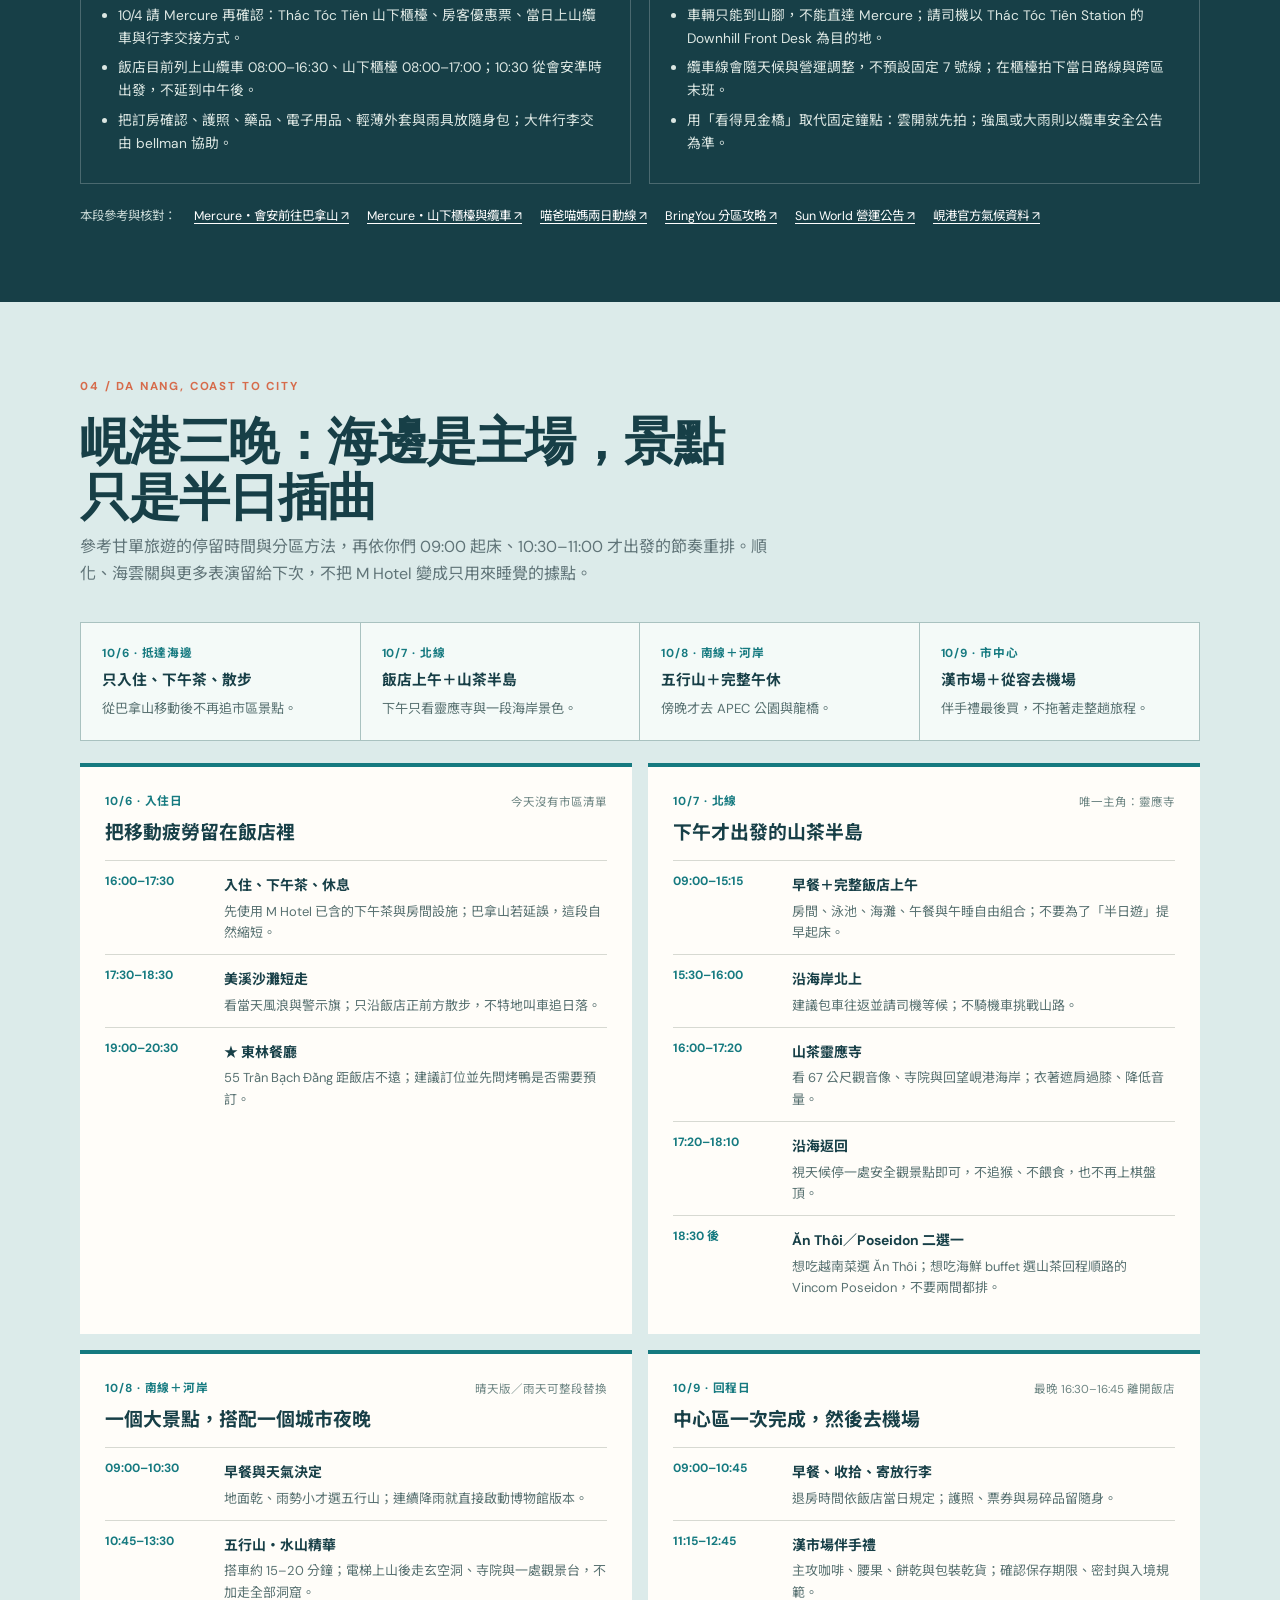
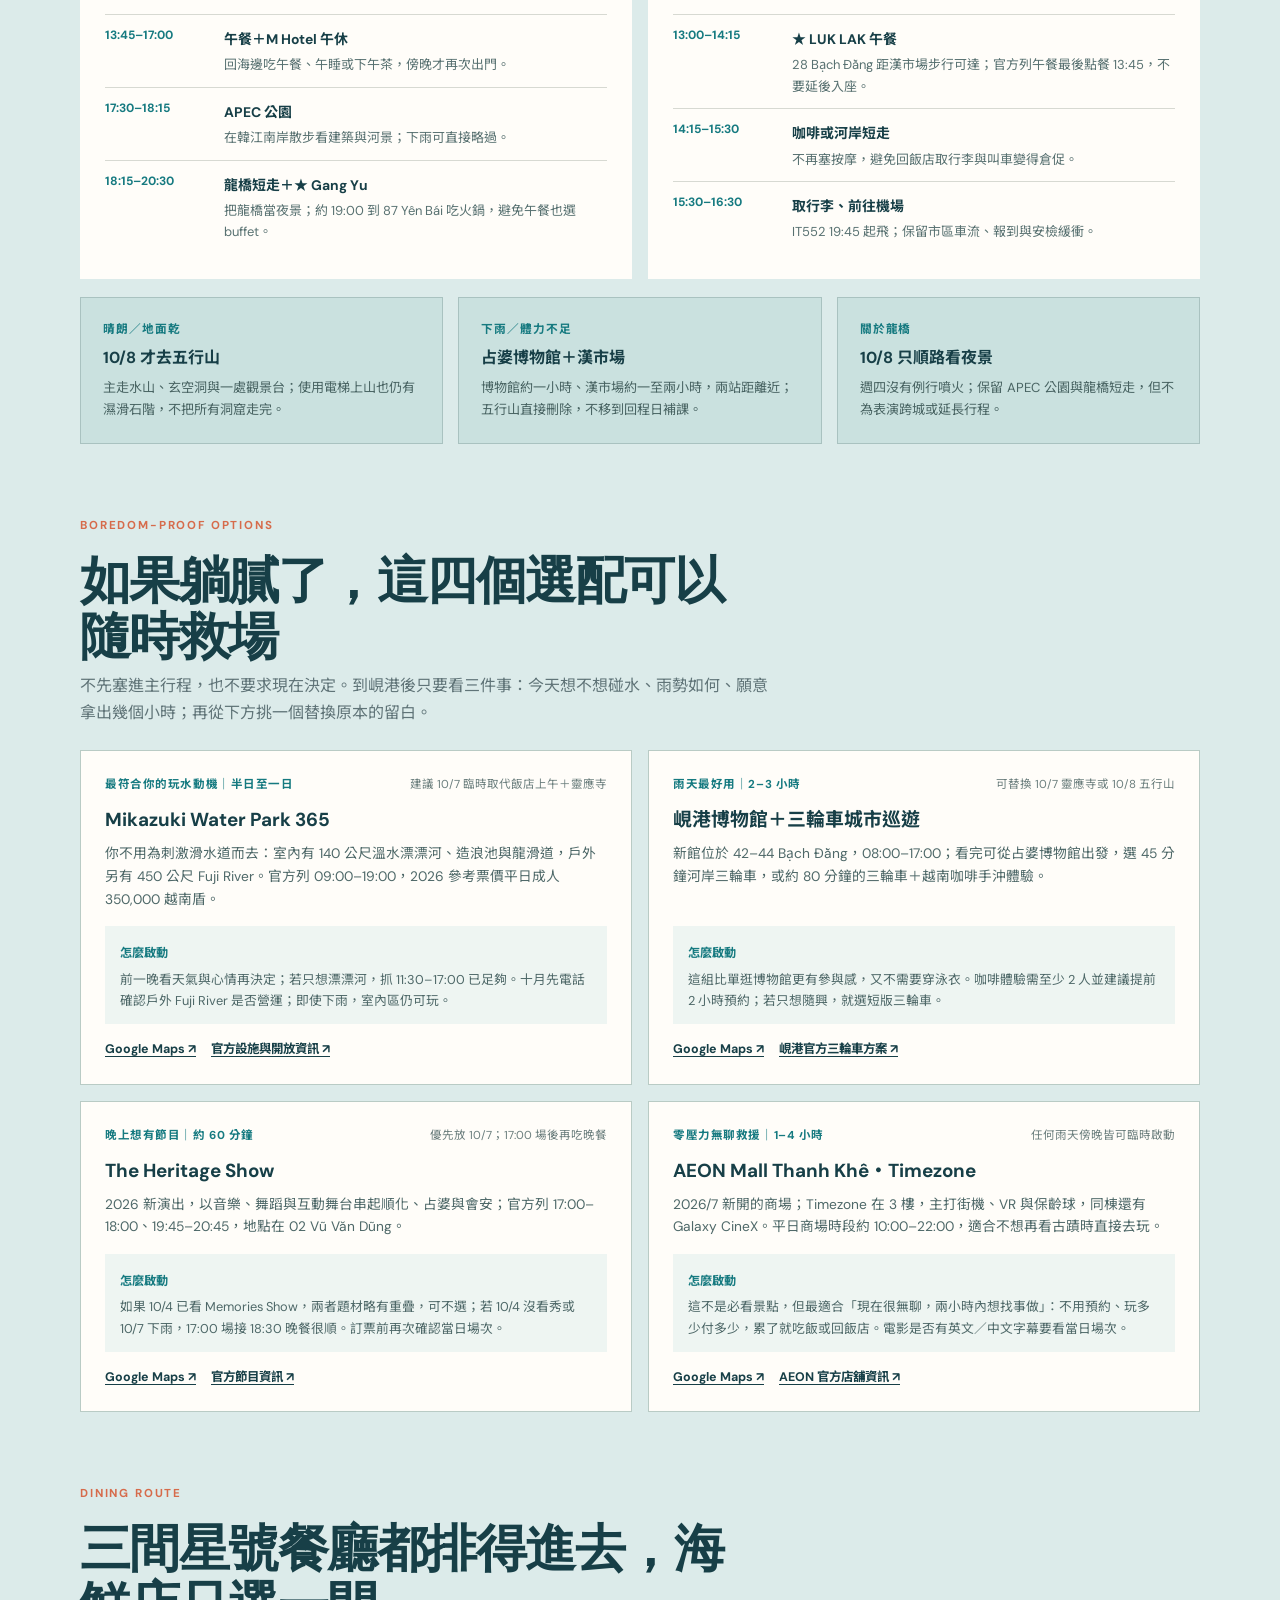
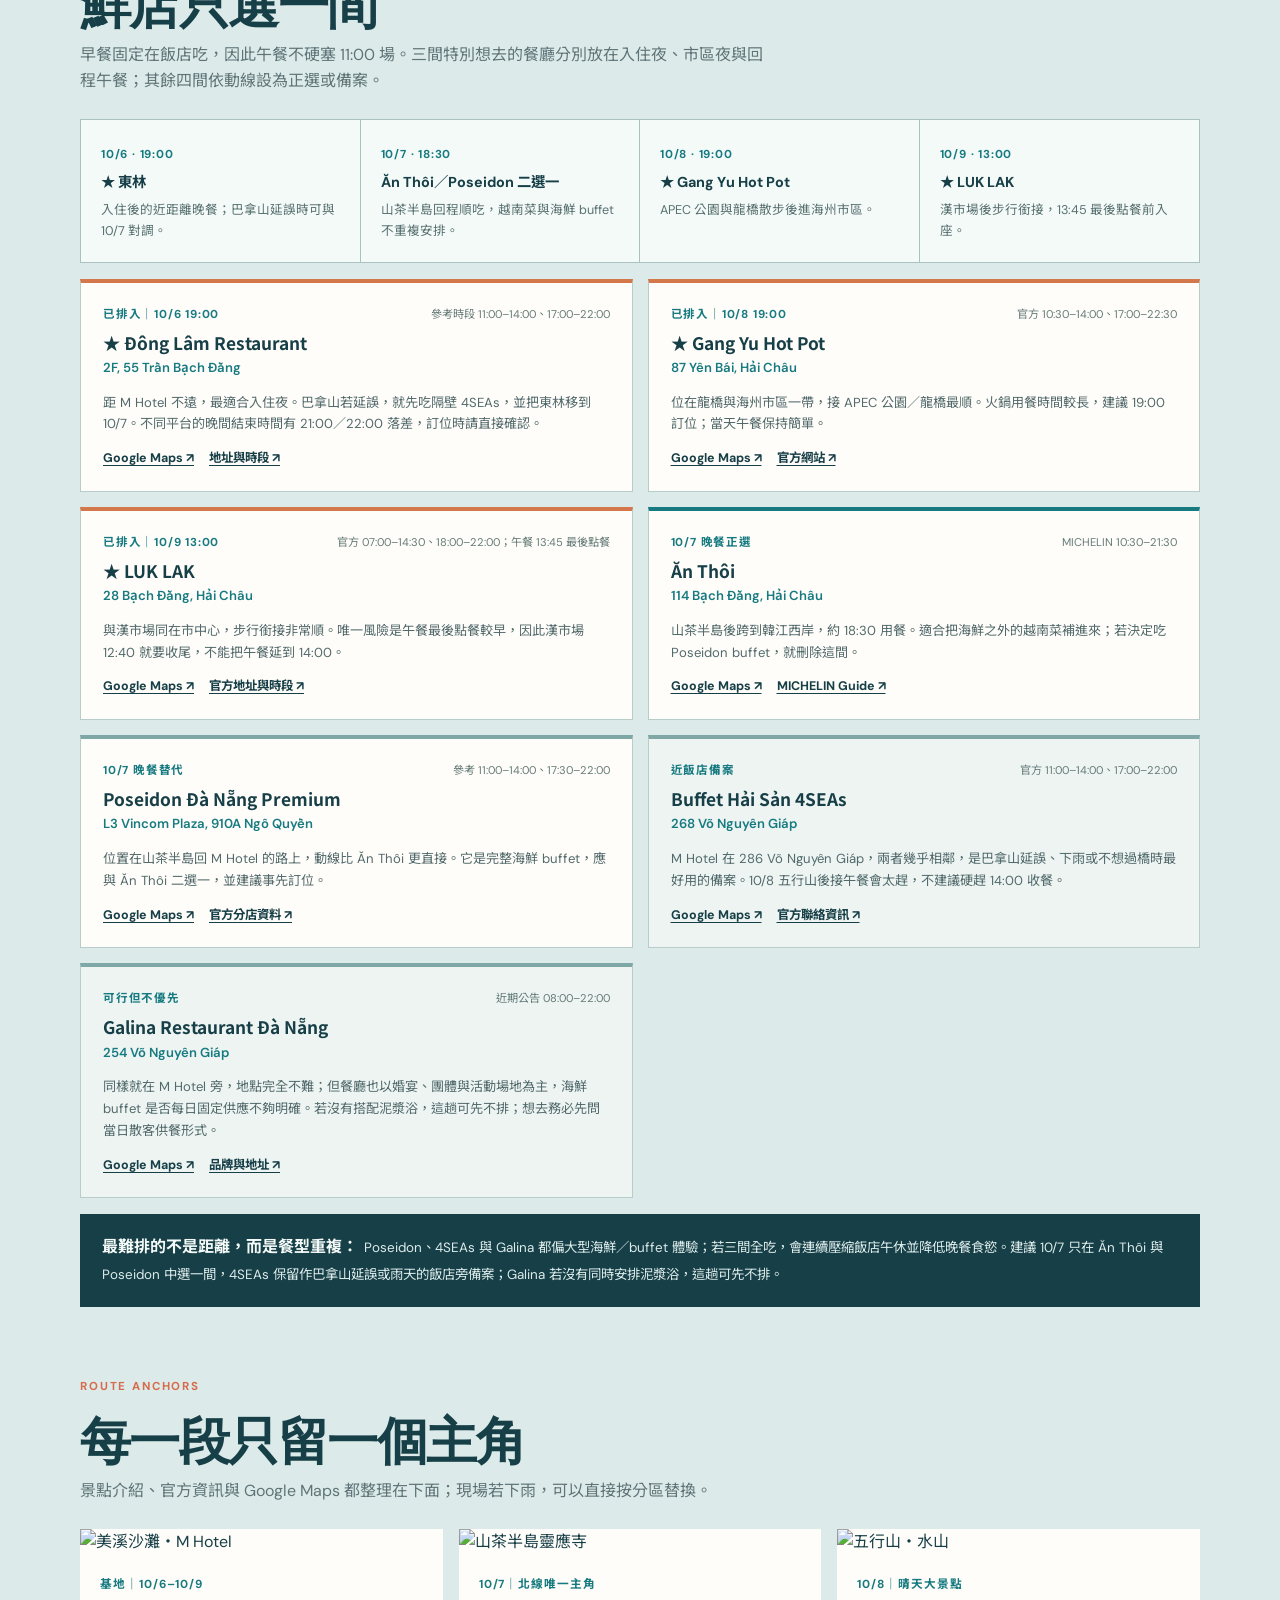
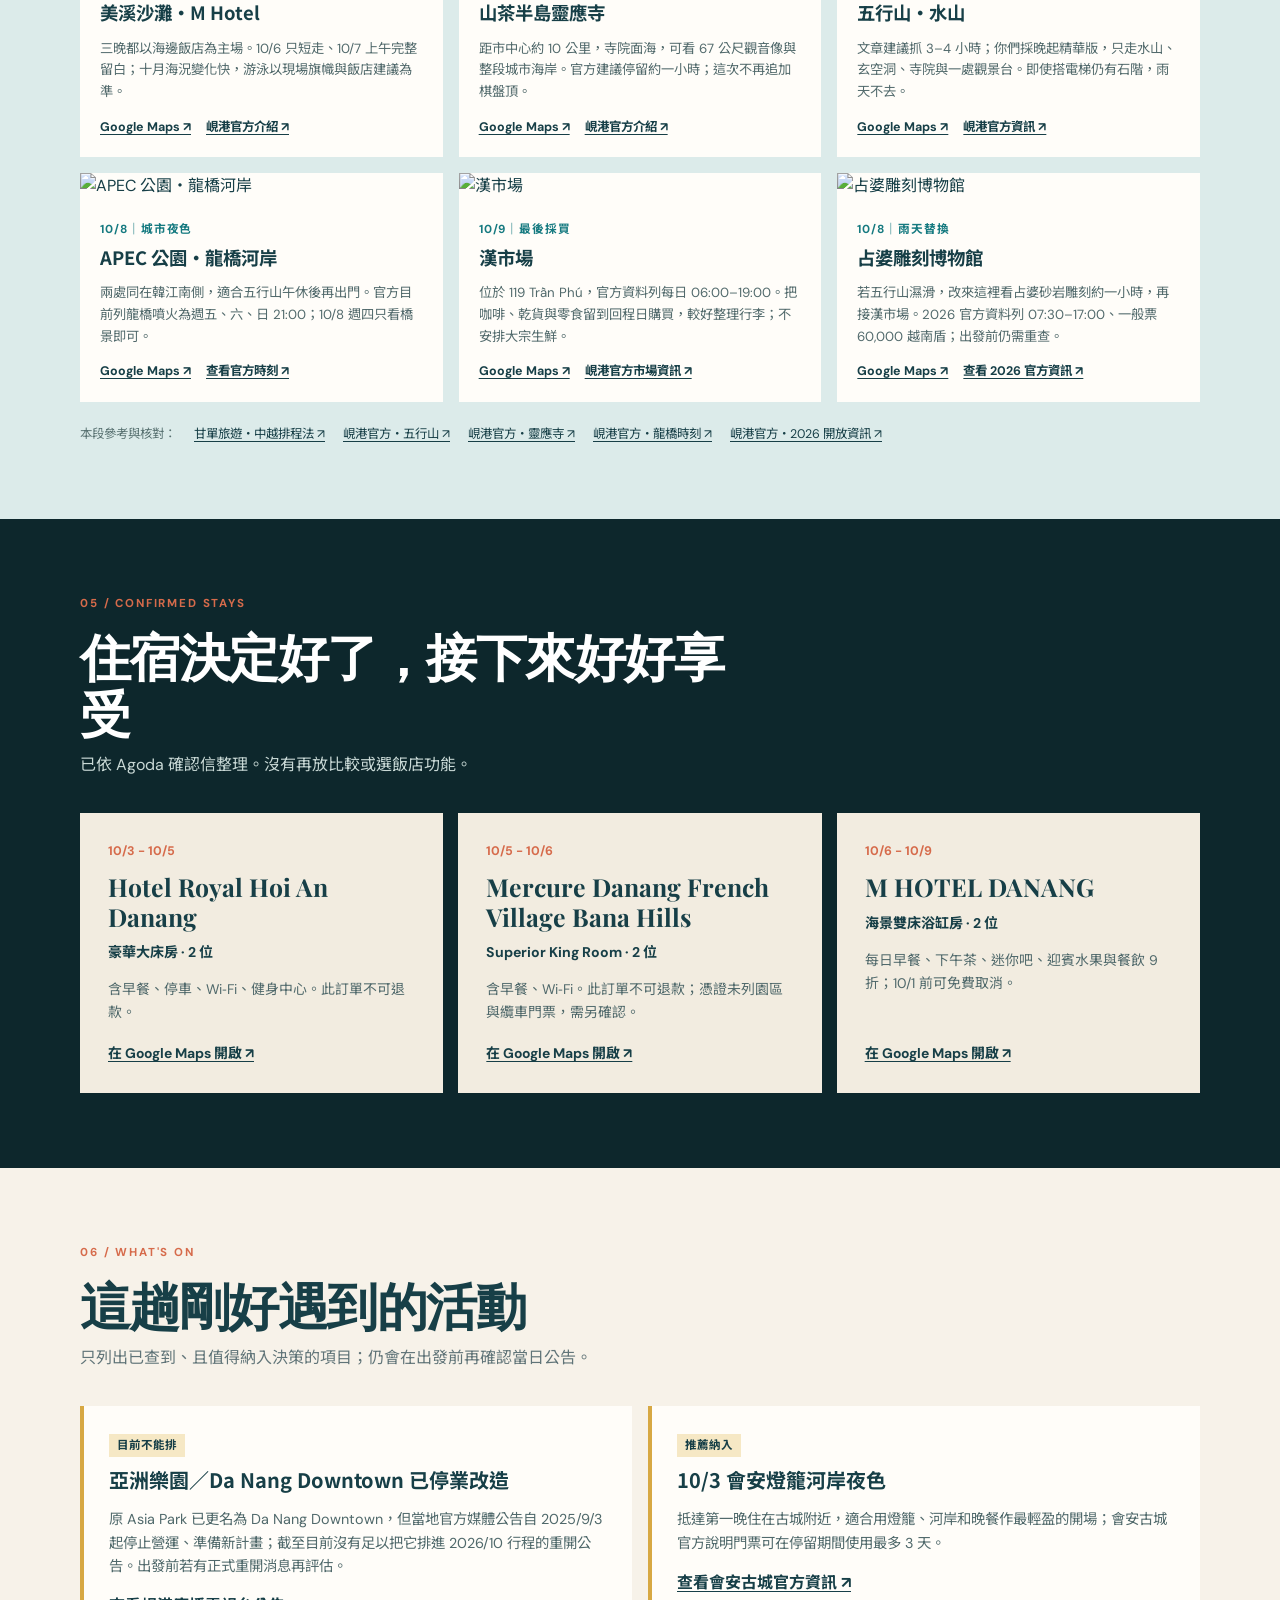
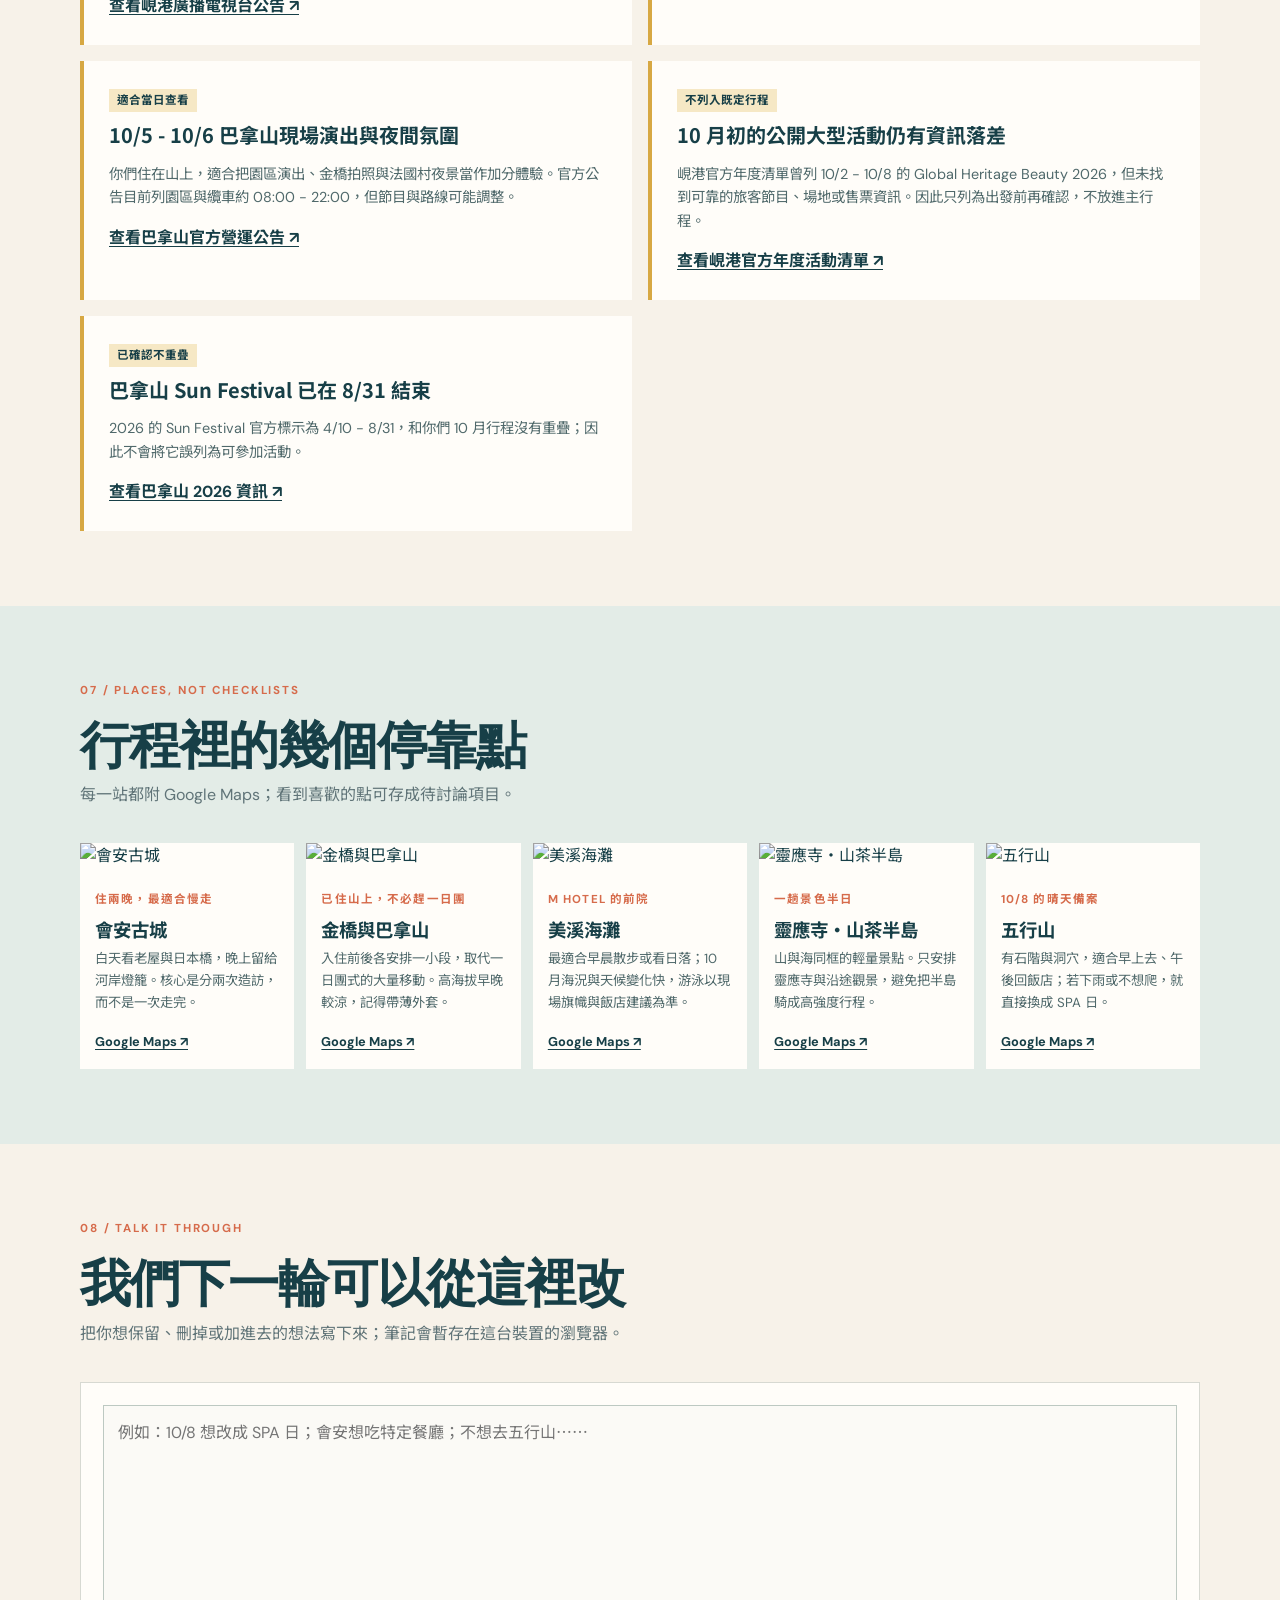
==== commit 85e3bef4: "Refine Ba Na Hills hotel arrival plan" ====
--- a/index.html
+++ b/index.html
@@ -49,7 +49,7 @@
       <section id="hoian" class="section hoian-section">
         <div class="wrap">
           <div class="section-heading"><p class="eyebrow">02 / HOI AN, 36 GENTLE HOURS</p><h2>會安：睡飽再出門，下午順路挑絲巾</h2><p>你們真正完整的會安日是 10/4。09:00 起床吃早餐，約 10:45 出發；沿古城由西向東散步，把 Metiseko 放在下午路線後段，不需要為購物折返。</p></div>
-          <div class="hoian-summary"><div><span>10/3 晚上</span><strong>抵達與試探性散步</strong><p>班機準時、精神還好才去河岸 20–30 分鐘；不預約餐廳、不追景點。</p></div><div><span>10/4 完整日</span><strong>古城＋午後絲巾＋選配演出</strong><p>睡飽再由古城西側向東散步，下午順路購物，之後回飯店休息。</p></div><div><span>10/5 早上</span><strong>睡飽、早餐再退房</strong><p>10:30 左右前往巴拿山；第一天下午看雲，金橋仍保留翌日上午的第二次機會。</p></div></div>
+          <div class="hoian-summary"><div><span>10/3 晚上</span><strong>抵達與試探性散步</strong><p>班機準時、精神還好才去河岸 20–30 分鐘；不預約餐廳、不追景點。</p></div><div><span>10/4 完整日</span><strong>古城＋午後絲巾＋選配演出</strong><p>睡飽再由古城西側向東散步，下午順路購物，之後回飯店休息。</p></div><div><span>10/5 早上</span><strong>睡飽，但 10:30 準時上車</strong><p>直達 Thác Tóc Tiên 山下櫃檯辦房客報到；不把出發拖到中午，也不沿途加景點。</p></div></div>
           <div id="hoian-plan" class="hoian-plan"></div>
           <div class="hoian-options"><article><span>推薦｜留在會安</span><h3>下午買絲巾 → 休息 → Red Bean → Memories Land</h3><p>14:25–15:10 逛 Metiseko，接著回飯店休息；16:45–18:10 提早晚餐，約 18:35 抵達園區，20:00–21:00 看主秀。動線順，也最符合渡假節奏。</p></article><article><span>更慢｜不想被票券綁住</span><h3>下午買絲巾 → 飯店休息 → Red Bean 正常晚餐</h3><p>購物後直接回飯店；18:30 再走去 Red Bean，餐後依體力散步到河岸。沒有演出時刻壓力。</p></article></div>
           <div class="section-heading shop-heading"><p class="eyebrow">SILK SCARF SHORTLIST</p><h2>絲巾選店：一間主攻、一間理解工藝</h2><p>優先挑明確販售天然桑蠶絲絲巾、能說明材質與產地的店；不把以量身訂製服裝為主的裁縫店列進來。</p></div>
@@ -66,8 +66,8 @@
           <div id="bana-plan" class="bana-plan"></div>
           <div class="bana-decision" aria-label="巴拿山天氣決策"><div><span>能見度佳</span><strong>金橋優先</strong><p>不要等「更好的光」；先完成金橋、花園與靈應寺，再回山頂慢逛。</p></div><div><span>霧濃／飄雨</span><strong>室內優先</strong><p>先去 Fantasy Park、月亮城堡、咖啡或飯店休息；每 60–90 分鐘再看一次雲況。</p></div><div><span>雷雨／強風</span><strong>以營運公告為準</strong><p>纜車與戶外設施可能調整或暫停。留在法國村核心，不跨區追景。</p></div></div>
           <div id="bana-zones" class="bana-zones"></div>
-          <div class="bana-practical"><article><h3>上山前先做</h3><ul><li>10/4 請 Mercure 再確認：房客報到入口、7 號線是否運行、門票是否另購、行李交接方式。</li><li>10/5 抵達山腳後，先拍最新園區圖與各線末班時間；路線會因維修或天候輪替。</li><li>鞋子選防滑好走款；小包放輕薄防水外套、摺傘／雨衣與防水袋。</li></ul></article><article><h3>現場最重要的判斷</h3><ul><li>用「看得見金橋」取代固定鐘點：一旦雲開就先拍，不把希望全押在隔天。</li><li>山下晴不代表山上晴；請看巴拿山現場鏡頭、雷達與山頂能見度，而不只看峴港市區圖示。</li><li>下山後不可假設可憑同一張一般票再次入園；任何跨日權益以你購買的票種與官方說明為準。</li></ul></article></div>
-          <div class="source-row"><span>本段參考與核對：</span><a href="https://kimiyo.tw/ba-na-hills/" target="_blank" rel="noopener">喵爸喵媽兩日動線 ↗</a><a href="https://www.bring-you.info/zh-tw/ba-na-hills" target="_blank" rel="noopener">BringYou 分區攻略 ↗</a><a href="https://sunworld.vn/banahills/tin-tuc-sunworld/thong-bao-lich-van-hanh-hang-ngay-tai-sun-world-ba-na-hillshtml" target="_blank" rel="noopener">Sun World 營運公告 ↗</a><a href="https://cttdt.danangportal.gov.vn/web/eng-dng/w/location-and-natural-conditions" target="_blank" rel="noopener">峴港官方氣候資料 ↗</a></div>
+          <div class="bana-practical"><article><h3>上山前先做</h3><ul><li>10/4 請 Mercure 再確認：Thác Tóc Tiên 山下櫃檯、房客優惠票、當日上山纜車與行李交接方式。</li><li>飯店目前列上山纜車 08:00–16:30、山下櫃檯 08:00–17:00；10:30 從會安準時出發，不延到中午後。</li><li>把訂房確認、護照、藥品、電子用品、輕薄外套與雨具放隨身包；大件行李交由 bellman 協助。</li></ul></article><article><h3>現場最重要的判斷</h3><ul><li>車輛只能到山腳，不能直達 Mercure；請司機以 Thác Tóc Tiên Station 的 Downhill Front Desk 為目的地。</li><li>纜車線會隨天候與營運調整，不預設固定 7 號線；在櫃檯拍下當日路線與跨區末班。</li><li>用「看得見金橋」取代固定鐘點：雲開就先拍；強風或大雨則以纜車安全公告為準。</li></ul></article></div>
+          <div class="source-row"><span>本段參考與核對：</span><a href="https://www.mercure-danang-banahills-french-village.com/news/how-to-get-to-ba-na-hills/" target="_blank" rel="noopener">Mercure・會安前往巴拿山 ↗</a><a href="https://www.mercure-danang-banahills-french-village.com/hotel/getting-here/" target="_blank" rel="noopener">Mercure・山下櫃檯與纜車 ↗</a><a href="https://kimiyo.tw/ba-na-hills/" target="_blank" rel="noopener">喵爸喵媽兩日動線 ↗</a><a href="https://www.bring-you.info/zh-tw/ba-na-hills" target="_blank" rel="noopener">BringYou 分區攻略 ↗</a><a href="https://sunworld.vn/banahills/tin-tuc-sunworld/thong-bao-lich-van-hanh-hang-ngay-tai-sun-world-ba-na-hillshtml" target="_blank" rel="noopener">Sun World 營運公告 ↗</a><a href="https://cttdt.danangportal.gov.vn/web/eng-dng/w/location-and-natural-conditions" target="_blank" rel="noopener">峴港官方氣候資料 ↗</a></div>
         </div>
       </section>
 
@@ -107,7 +107,7 @@
         <div class="note-panel"><textarea id="trip-notes" rows="7" placeholder="例如：10/8 想改成 SPA 日；會安想吃特定餐廳；不想去五行山⋯⋯"></textarea><div><span id="save-status" aria-live="polite">尚未儲存</span><button id="save-notes" class="button dark">儲存討論筆記</button></div></div>
       </section>
     </main>
-    <footer><span>DANANG <em>slow</em></span><p>行程資料更新於 2026/09/18。餐廳、商店、演出、天氣與交通仍應在出發前再次確認。</p></footer>
-    <script src="site.js?v=20260918-options"></script>
+    <footer><span>DANANG <em>slow</em></span><p>行程資料更新於 2026/09/20。餐廳、商店、演出、天氣與交通仍應在出發前再次確認。</p></footer>
+    <script src="site.js?v=20260920-bana-arrival"></script>
   </body>
 </html>
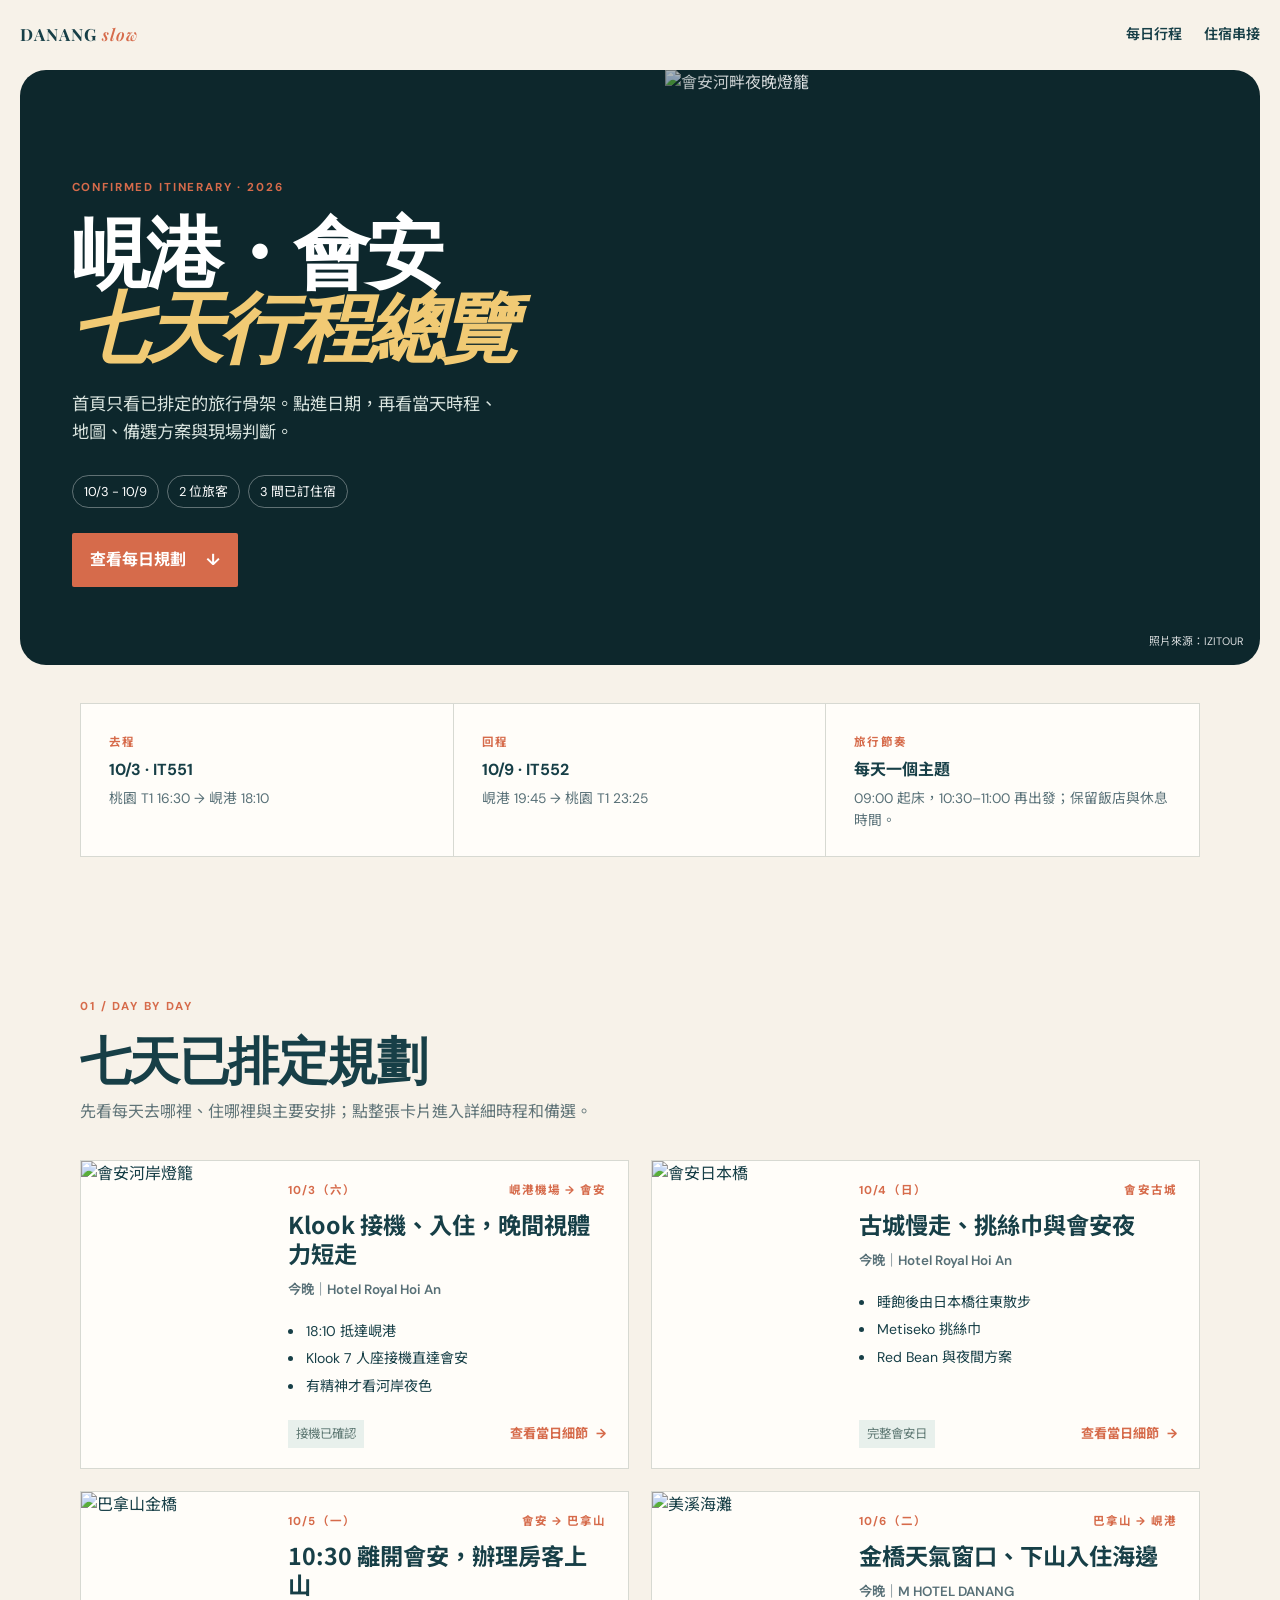
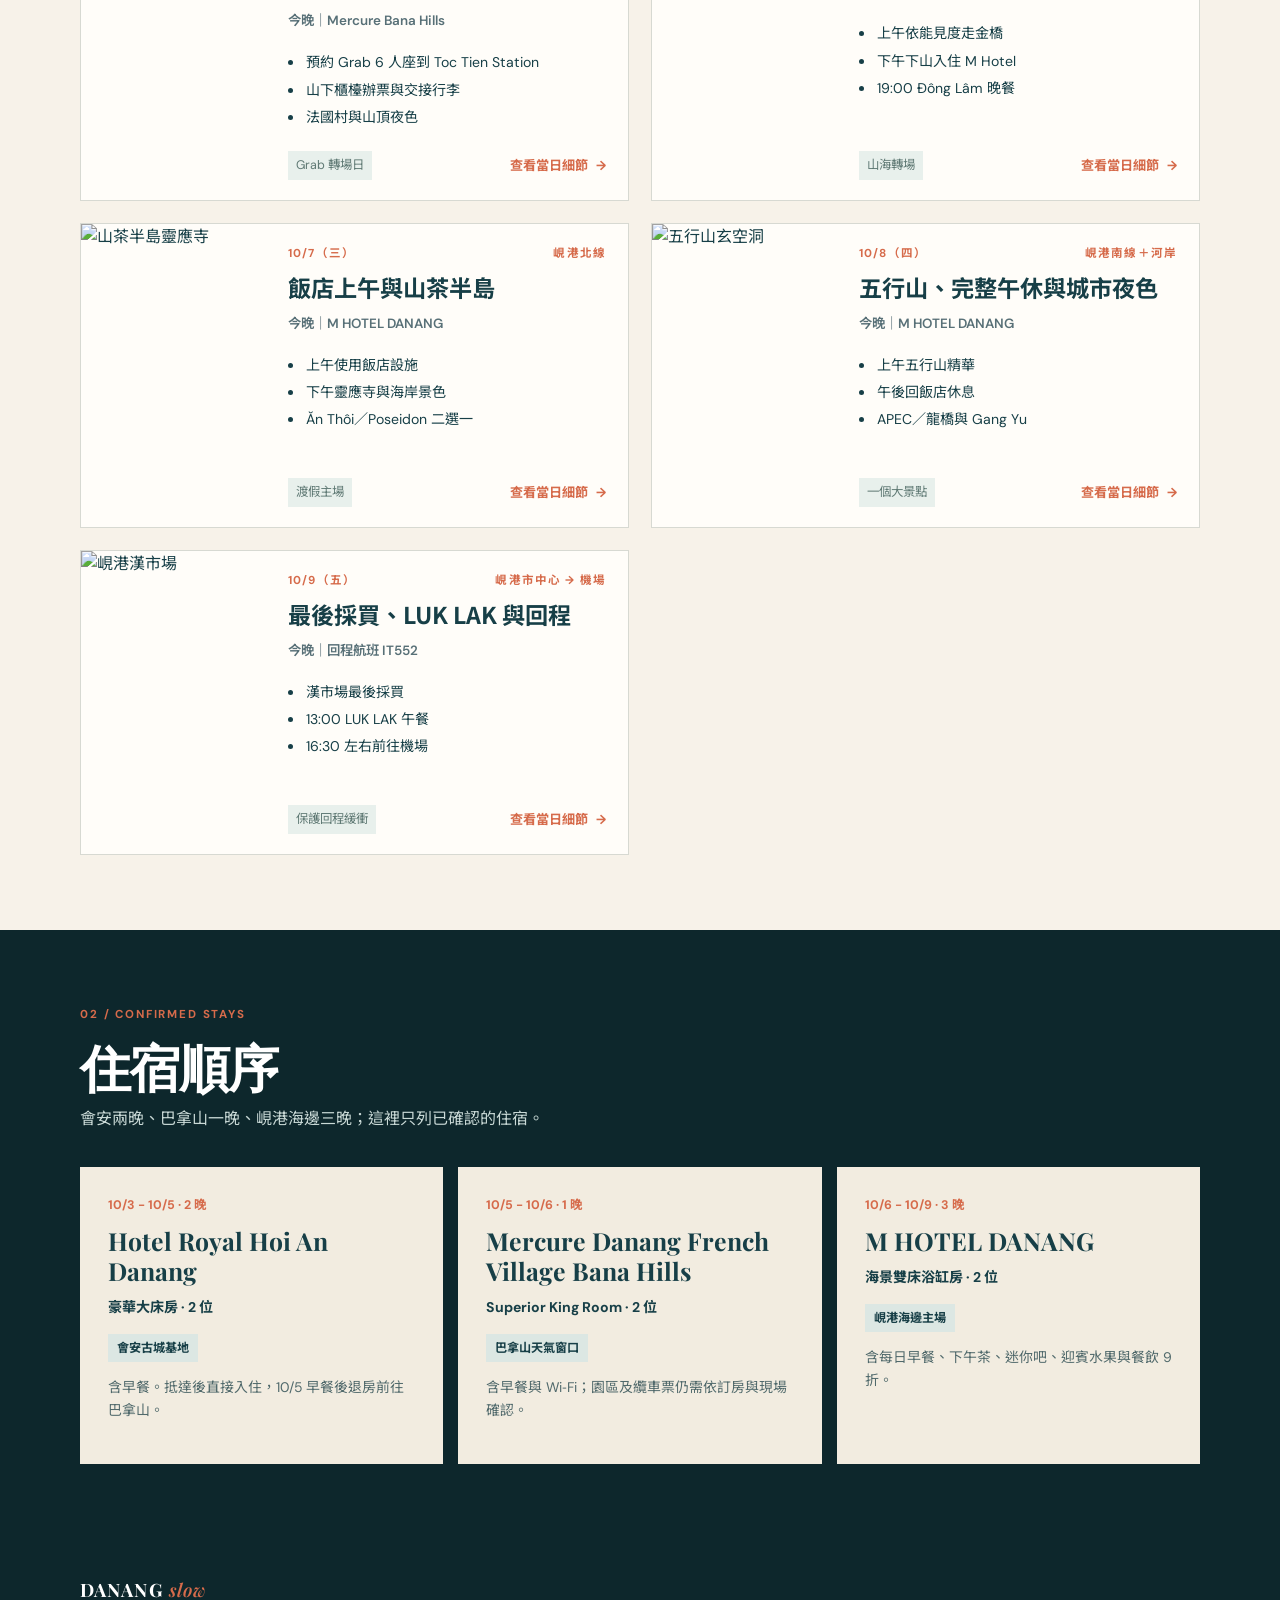
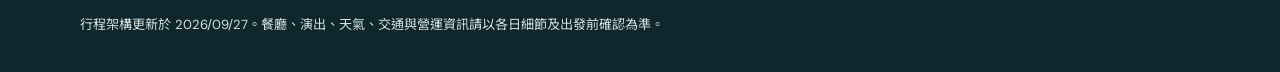
==== commit 0e2d1cf0: "Update confirmed transfer plans" ====
--- a/index.html
+++ b/index.html
@@ -4,110 +4,48 @@
     <meta charset="UTF-8" />
     <meta name="viewport" content="width=device-width, initial-scale=1.0" />
     <meta name="theme-color" content="#173f47" />
-    <meta name="description" content="2026 峴港・會安慢旅行程：已確認住宿、航班、景點、地圖與活動追蹤。" />
+    <meta name="description" content="2026 峴港・會安慢旅行程總覽：七天已排定規劃、航班與住宿串接。" />
     <title>峴港慢旅行｜2026.10.03 - 10.09</title>
     <link rel="preconnect" href="https://fonts.googleapis.com" />
     <link rel="preconnect" href="https://fonts.gstatic.com" crossorigin />
     <link href="https://fonts.googleapis.com/css2?family=DM+Sans:wght@400;500;600;700&family=Noto+Sans+TC:wght@400;500;600;700&family=Playfair+Display:ital,wght@0,600;0,700;1,600&display=swap" rel="stylesheet" />
     <link rel="stylesheet" href="site.css" />
-    <link rel="stylesheet" href="bana.css" />
-    <link rel="stylesheet" href="hoian.css" />
-    <link rel="stylesheet" href="danang.css?v=20260918-options" />
-    <link rel="stylesheet" href="home-daily.css?v=20260917" />
+    <link rel="stylesheet" href="home-daily.css?v=20260927-transfer" />
   </head>
   <body>
     <header class="topbar">
       <a class="brand" href="#top">DANANG <em>slow</em></a>
-      <nav aria-label="主要導覽">
-        <a href="#schedule">行程</a><a href="#hoian">會安</a><a href="#bana">巴拿山</a><a href="#danang">峴港</a><a href="#danang-options-heading">選配</a><a href="#danang-food">餐廳</a><a href="#stays">住宿</a><a href="#events">活動</a><a href="#notes">討論筆記</a>
-      </nav>
+      <nav aria-label="主要導覽"><a href="#schedule">每日行程</a><a href="#stays">住宿串接</a></nav>
     </header>
 
     <main id="top">
-      <section class="hero">
+      <section class="hero home-hero">
         <div class="hero-copy">
-          <p class="eyebrow">A RELAXED COUPLE ESCAPE · 2026</p>
-          <h1>峴港・會安<br /><em>慢慢渡假一週</em></h1>
-          <p class="lead">不是打卡清單，而是一段有海、有山、有燈籠河岸，也有大量留白的旅行。</p>
+          <p class="eyebrow">CONFIRMED ITINERARY · 2026</p>
+          <h1>峴港・會安<br /><em>七天行程總覽</em></h1>
+          <p class="lead">首頁只看已排定的旅行骨架。點進日期，再看當天時程、地圖、備選方案與現場判斷。</p>
           <div class="hero-pills"><span>10/3 - 10/9</span><span>2 位旅客</span><span>3 間已訂住宿</span></div>
-          <a class="button" href="#schedule">查看第一版行程 <span>↓</span></a>
+          <a class="button" href="#schedule">查看每日規劃 <span>↓</span></a>
         </div>
         <figure class="hero-image"><img src="https://izitour.com/media/ckeditor/hoi-an-vietnam-1.webp" alt="會安河畔夜晚燈籠" /><figcaption><a href="https://izitour.com/en/blog/hoi-an-ancient-town" target="_blank" rel="noopener">照片來源：IZITOUR</a></figcaption></figure>
       </section>
 
-      <section class="trip-strip wrap" aria-label="已確認交通">
+      <section class="trip-strip wrap" aria-label="已確認旅行資訊">
         <div><span>去程</span><strong>10/3 · IT551</strong><p>桃園 T1 16:30 → 峴港 18:10</p></div>
         <div><span>回程</span><strong>10/9 · IT552</strong><p>峴港 19:45 → 桃園 T1 23:25</p></div>
-        <div><span>你們的旅行節奏</span><strong>09:00 起床，10:30–11:00 再出發</strong><p>每天最多一個主題；不為景點犧牲早餐與睡眠。</p></div>
+        <div><span>旅行節奏</span><strong>每天一個主題</strong><p>09:00 起床，10:30–11:00 再出發；保留飯店與休息時間。</p></div>
       </section>
 
-      <section id="schedule" class="section wrap">
-        <div class="section-heading"><p class="eyebrow">01 / FIRST DRAFT</p><h2>第一版慢旅行程</h2><p>這是可調整的底稿：睡飽、吃完早餐才安排核心體驗，下午仍留給飯店、海邊與臨時的好天氣。</p></div>
+      <section id="schedule" class="section wrap overview-section">
+        <div class="section-heading"><p class="eyebrow">01 / DAY BY DAY</p><h2>七天已排定規劃</h2><p>先看每天去哪裡、住哪裡與主要安排；點整張卡片進入詳細時程和備選。</p></div>
         <div id="schedule-grid" class="schedule-grid"></div>
       </section>
 
-      <section id="hoian" class="section hoian-section">
-        <div class="wrap">
-          <div class="section-heading"><p class="eyebrow">02 / HOI AN, 36 GENTLE HOURS</p><h2>會安：睡飽再出門，下午順路挑絲巾</h2><p>你們真正完整的會安日是 10/4。09:00 起床吃早餐，約 10:45 出發；沿古城由西向東散步，把 Metiseko 放在下午路線後段，不需要為購物折返。</p></div>
-          <div class="hoian-summary"><div><span>10/3 晚上</span><strong>抵達與試探性散步</strong><p>班機準時、精神還好才去河岸 20–30 分鐘；不預約餐廳、不追景點。</p></div><div><span>10/4 完整日</span><strong>古城＋午後絲巾＋選配演出</strong><p>睡飽再由古城西側向東散步，下午順路購物，之後回飯店休息。</p></div><div><span>10/5 早上</span><strong>睡飽，但 10:30 準時上車</strong><p>直達 Thác Tóc Tiên 山下櫃檯辦房客報到；不把出發拖到中午，也不沿途加景點。</p></div></div>
-          <div id="hoian-plan" class="hoian-plan"></div>
-          <div class="hoian-options"><article><span>推薦｜留在會安</span><h3>下午買絲巾 → 休息 → Red Bean → Memories Land</h3><p>14:25–15:10 逛 Metiseko，接著回飯店休息；16:45–18:10 提早晚餐，約 18:35 抵達園區，20:00–21:00 看主秀。動線順，也最符合渡假節奏。</p></article><article><span>更慢｜不想被票券綁住</span><h3>下午買絲巾 → 飯店休息 → Red Bean 正常晚餐</h3><p>購物後直接回飯店；18:30 再走去 Red Bean，餐後依體力散步到河岸。沒有演出時刻壓力。</p></article></div>
-          <div class="section-heading shop-heading"><p class="eyebrow">SILK SCARF SHORTLIST</p><h2>絲巾選店：一間主攻、一間理解工藝</h2><p>優先挑明確販售天然桑蠶絲絲巾、能說明材質與產地的店；不把以量身訂製服裝為主的裁縫店列進來。</p></div>
-          <div id="hoian-places" class="hoian-places"></div>
-          <div class="silk-check"><strong>買絲巾時確認 4 件事</strong><ul><li>標籤明寫 100% mulberry silk／natural silk，不只寫「silky」。</li><li>詢問尺寸、織法、產地與清洗方式，並保留品名和材質清楚的收據。</li><li>在自然光下看正反面印色與收邊；高級感應來自布料、印花與做工，不只是光澤。</li><li>Metiseko 建議預留 30–45 分鐘；若還想理解養蠶與織造，再另加 Silk Village 約 60 分鐘。</li></ul></div>
-          <div class="source-row hoian-sources"><span>本段參考與核對：</span><a href="https://metiseko.com/pages/store-locator" target="_blank" rel="noopener">Metiseko 官方門市 ↗</a><a href="https://metiseko.com/pages/home-silk" target="_blank" rel="noopener">Metiseko 絲綢工藝 ↗</a><a href="https://dltm.vnptit3.vn/en/langluahoian" target="_blank" rel="noopener">廣南旅遊・Silk Village ↗</a><a href="https://hoian.redbeanrestaurants.com/story" target="_blank" rel="noopener">Red Bean 官方資訊 ↗</a><a href="https://hoianmemoriesland.com/en/performance-schedule" target="_blank" rel="noopener">Memories Land 官方時刻 ↗</a></div>
-        </div>
-      </section>
-
-      <section id="bana" class="section bana-section">
-        <div class="wrap">
-          <div class="section-heading light"><p class="eyebrow">03 / BÀ NÀ, TWO WEATHER WINDOWS</p><h2>巴拿山兩天一夜：不追景點，追好天氣</h2><p>10/5 下午與 10/6 早上都保留金橋機會；看不到景時就先去法國村與室內設施，不為一場霧打亂渡假節奏。</p></div>
-          <div class="bana-alert"><strong>10 月的現實：</strong><span>峴港官方氣候資料把 10–11 月列為雨量最高的月份；巴拿山海拔約 1,487 公尺，氣溫更低、雲霧變化也更快。現在還不能可靠預報 10/5–10/6 的逐時天氣，請在出發前 3 天與當天早上再確認。</span></div>
-          <div id="bana-plan" class="bana-plan"></div>
-          <div class="bana-decision" aria-label="巴拿山天氣決策"><div><span>能見度佳</span><strong>金橋優先</strong><p>不要等「更好的光」；先完成金橋、花園與靈應寺，再回山頂慢逛。</p></div><div><span>霧濃／飄雨</span><strong>室內優先</strong><p>先去 Fantasy Park、月亮城堡、咖啡或飯店休息；每 60–90 分鐘再看一次雲況。</p></div><div><span>雷雨／強風</span><strong>以營運公告為準</strong><p>纜車與戶外設施可能調整或暫停。留在法國村核心，不跨區追景。</p></div></div>
-          <div id="bana-zones" class="bana-zones"></div>
-          <div class="bana-practical"><article><h3>上山前先做</h3><ul><li>10/4 請 Mercure 再確認：Thác Tóc Tiên 山下櫃檯、房客優惠票、當日上山纜車與行李交接方式。</li><li>飯店目前列上山纜車 08:00–16:30、山下櫃檯 08:00–17:00；10:30 從會安準時出發，不延到中午後。</li><li>把訂房確認、護照、藥品、電子用品、輕薄外套與雨具放隨身包；大件行李交由 bellman 協助。</li></ul></article><article><h3>現場最重要的判斷</h3><ul><li>車輛只能到山腳，不能直達 Mercure；請司機以 Thác Tóc Tiên Station 的 Downhill Front Desk 為目的地。</li><li>纜車線會隨天候與營運調整，不預設固定 7 號線；在櫃檯拍下當日路線與跨區末班。</li><li>用「看得見金橋」取代固定鐘點：雲開就先拍；強風或大雨則以纜車安全公告為準。</li></ul></article></div>
-          <div class="source-row"><span>本段參考與核對：</span><a href="https://www.mercure-danang-banahills-french-village.com/news/how-to-get-to-ba-na-hills/" target="_blank" rel="noopener">Mercure・會安前往巴拿山 ↗</a><a href="https://www.mercure-danang-banahills-french-village.com/hotel/getting-here/" target="_blank" rel="noopener">Mercure・山下櫃檯與纜車 ↗</a><a href="https://kimiyo.tw/ba-na-hills/" target="_blank" rel="noopener">喵爸喵媽兩日動線 ↗</a><a href="https://www.bring-you.info/zh-tw/ba-na-hills" target="_blank" rel="noopener">BringYou 分區攻略 ↗</a><a href="https://sunworld.vn/banahills/tin-tuc-sunworld/thong-bao-lich-van-hanh-hang-ngay-tai-sun-world-ba-na-hillshtml" target="_blank" rel="noopener">Sun World 營運公告 ↗</a><a href="https://cttdt.danangportal.gov.vn/web/eng-dng/w/location-and-natural-conditions" target="_blank" rel="noopener">峴港官方氣候資料 ↗</a></div>
-        </div>
-      </section>
-
-      <section id="danang" class="section danang-section">
-        <div class="wrap">
-          <div class="section-heading"><p class="eyebrow">04 / DA NANG, COAST TO CITY</p><h2>峴港三晚：海邊是主場，景點只是半日插曲</h2><p>參考甘單旅遊的停留時間與分區方法，再依你們 09:00 起床、10:30–11:00 才出發的節奏重排。順化、海雲關與更多表演留給下次，不把 M Hotel 變成只用來睡覺的據點。</p></div>
-          <div class="danang-rhythm" aria-label="峴港分區節奏"><div><span>10/6 · 抵達海邊</span><strong>只入住、下午茶、散步</strong><p>從巴拿山移動後不再追市區景點。</p></div><div><span>10/7 · 北線</span><strong>飯店上午＋山茶半島</strong><p>下午只看靈應寺與一段海岸景色。</p></div><div><span>10/8 · 南線＋河岸</span><strong>五行山＋完整午休</strong><p>傍晚才去 APEC 公園與龍橋。</p></div><div><span>10/9 · 市中心</span><strong>漢市場＋從容去機場</strong><p>伴手禮最後買，不拖著走整趟旅程。</p></div></div>
-          <div id="danang-plan" class="danang-plan"></div>
-          <div class="danang-weather"><article><span>晴朗／地面乾</span><h3>10/8 才去五行山</h3><p>主走水山、玄空洞與一處觀景台；使用電梯上山也仍有濕滑石階，不把所有洞窟走完。</p></article><article><span>下雨／體力不足</span><h3>占婆博物館＋漢市場</h3><p>博物館約一小時、漢市場約一至兩小時，兩站距離近；五行山直接刪除，不移到回程日補課。</p></article><article><span>關於龍橋</span><h3>10/8 只順路看夜景</h3><p>週四沒有例行噴火；保留 APEC 公園與龍橋短走，但不為表演跨城或延長行程。</p></article></div>
-          <div id="danang-options-heading" class="section-heading activity-heading"><p class="eyebrow">BOREDOM-PROOF OPTIONS</p><h2>如果躺膩了，這四個選配可以隨時救場</h2><p>不先塞進主行程，也不要求現在決定。到峴港後只要看三件事：今天想不想碰水、雨勢如何、願意拿出幾個小時；再從下方挑一個替換原本的留白。</p></div>
-          <div id="danang-options" class="activity-options"></div>
-          <div id="danang-food" class="section-heading restaurant-heading"><p class="eyebrow">DINING ROUTE</p><h2>三間星號餐廳都排得進去，海鮮店只選一間</h2><p>早餐固定在飯店吃，因此午餐不硬塞 11:00 場。三間特別想去的餐廳分別放在入住夜、市區夜與回程午餐；其餘四間依動線設為正選或備案。</p></div>
-          <div class="restaurant-route" aria-label="峴港餐廳安排摘要"><div><span>10/6 · 19:00</span><strong>★ 東林</strong><p>入住後的近距離晚餐；巴拿山延誤時可與 10/7 對調。</p></div><div><span>10/7 · 18:30</span><strong>Ăn Thôi／Poseidon 二選一</strong><p>山茶半島回程順吃，越南菜與海鮮 buffet 不重複安排。</p></div><div><span>10/8 · 19:00</span><strong>★ Gang Yu Hot Pot</strong><p>APEC 公園與龍橋散步後進海州市區。</p></div><div><span>10/9 · 13:00</span><strong>★ LUK LAK</strong><p>漢市場後步行銜接，13:45 最後點餐前入座。</p></div></div>
-          <div id="restaurant-grid" class="restaurant-grid"></div>
-          <div class="restaurant-verdict"><strong>最難排的不是距離，而是餐型重複：</strong><p>Poseidon、4SEAs 與 Galina 都偏大型海鮮／buffet 體驗；若三間全吃，會連續壓縮飯店午休並降低晚餐食慾。建議 10/7 只在 Ăn Thôi 與 Poseidon 中選一間，4SEAs 保留作巴拿山延誤或雨天的飯店旁備案；Galina 若沒有同時安排泥漿浴，這趟可先不排。</p></div>
-          <div class="section-heading danang-place-heading"><p class="eyebrow">ROUTE ANCHORS</p><h2>每一段只留一個主角</h2><p>景點介紹、官方資訊與 Google Maps 都整理在下面；現場若下雨，可以直接按分區替換。</p></div>
-          <div id="danang-places" class="danang-places"></div>
-          <div class="source-row danang-sources"><span>本段參考與核對：</span><a href="https://starworldtour.com/archives/9469" target="_blank" rel="noopener">甘單旅遊・中越排程法 ↗</a><a href="https://danangfantasticity.com/en/the-marble-mountains" target="_blank" rel="noopener">峴港官方・五行山 ↗</a><a href="https://danangfantasticity.com/en/linh-ung-pagoda-must-see-destination-for-tourists-to-da-nang" target="_blank" rel="noopener">峴港官方・靈應寺 ↗</a><a href="https://danangfantasticity.com/en/key-times-to-save-for-your-da-nang-travel-itinerary" target="_blank" rel="noopener">峴港官方・龍橋時刻 ↗</a><a href="https://danangfantasticity.com/en/news/plan-your-da-nang-journey-2026-updated-admission-prices-for-attractions-and-tourist-sites" target="_blank" rel="noopener">峴港官方・2026 開放資訊 ↗</a></div>
-        </div>
-      </section>
-
       <section id="stays" class="section stays-section">
-        <div class="wrap"><div class="section-heading light"><p class="eyebrow">05 / CONFIRMED STAYS</p><h2>住宿決定好了，接下來好好享受</h2><p>已依 Agoda 確認信整理。沒有再放比較或選飯店功能。</p></div><div id="stay-grid" class="stay-grid"></div></div>
-      </section>
-
-      <section id="events" class="section wrap">
-        <div class="section-heading"><p class="eyebrow">06 / WHAT'S ON</p><h2>這趟剛好遇到的活動</h2><p>只列出已查到、且值得納入決策的項目；仍會在出發前再確認當日公告。</p></div>
-        <div id="event-grid" class="event-grid"></div>
-      </section>
-
-      <section class="section place-section">
-        <div class="wrap"><div class="section-heading"><p class="eyebrow">07 / PLACES, NOT CHECKLISTS</p><h2>行程裡的幾個停靠點</h2><p>每一站都附 Google Maps；看到喜歡的點可存成待討論項目。</p></div><div id="place-grid" class="place-grid"></div></div>
-      </section>
-
-      <section id="notes" class="section wrap notes-section">
-        <div class="section-heading"><p class="eyebrow">08 / TALK IT THROUGH</p><h2>我們下一輪可以從這裡改</h2><p>把你想保留、刪掉或加進去的想法寫下來；筆記會暫存在這台裝置的瀏覽器。</p></div>
-        <div class="note-panel"><textarea id="trip-notes" rows="7" placeholder="例如：10/8 想改成 SPA 日；會安想吃特定餐廳；不想去五行山⋯⋯"></textarea><div><span id="save-status" aria-live="polite">尚未儲存</span><button id="save-notes" class="button dark">儲存討論筆記</button></div></div>
+        <div class="wrap"><div class="section-heading light"><p class="eyebrow">02 / CONFIRMED STAYS</p><h2>住宿順序</h2><p>會安兩晚、巴拿山一晚、峴港海邊三晚；這裡只列已確認的住宿。</p></div><div id="stay-grid" class="stay-grid"></div></div>
       </section>
     </main>
-    <footer><span>DANANG <em>slow</em></span><p>行程資料更新於 2026/09/20。餐廳、商店、演出、天氣與交通仍應在出發前再次確認。</p></footer>
-    <script src="site.js?v=20260920-bana-arrival"></script>
+    <footer><span>DANANG <em>slow</em></span><p>行程架構更新於 2026/09/27。餐廳、演出、天氣、交通與營運資訊請以各日細節及出發前確認為準。</p></footer>
+    <script src="site.js?v=20260927-transfer"></script>
   </body>
 </html>
--- a/home-daily.css
+++ b/home-daily.css
@@ -1,13 +1,31 @@
-.day-links {
-  display: flex;
-  flex-wrap: wrap;
-  justify-content: flex-end;
-  gap: 7px 14px;
+.home-hero { margin-bottom: 38px; }
+.overview-section { padding-top: 48px; }
+
+.day-card {
+  color: inherit;
+  text-decoration: none;
+  position: relative;
+  transition: transform .2s ease, box-shadow .2s ease, border-color .2s ease;
 }
 
-.day-links a:first-child { color: var(--coral); }
+.day-card:hover,
+.day-card:focus-visible {
+  transform: translateY(-3px);
+  border-color: #9eb3ac;
+  box-shadow: 0 18px 45px rgba(13, 39, 44, .12);
+  outline: none;
+}
+
+.day-card:focus-visible { box-shadow: 0 0 0 3px var(--gold), 0 18px 45px rgba(13, 39, 44, .12); }
+.day-card ul { font-size: .88rem; padding-left: 1.15em; margin: 15px 0 18px; }
+.day-card li { margin: 4px 0; }
+.stay-line { margin: 7px 0 0; color: #587077; font-size: .84rem; font-weight: 600; }
+.card-bottom strong { color: var(--coral); font-size: .82rem; }
+.card-bottom b { display: inline-block; margin-left: 5px; transition: transform .2s ease; }
+.day-card:hover .card-bottom b { transform: translateX(4px); }
+.stay-role { display: inline-block; width: fit-content; margin: 15px 0 0; padding: 4px 9px; background: #dce7e3; color: var(--ink); font-size: .76rem; font-weight: 700; }
 
 @media (max-width: 560px) {
-  .card-bottom { align-items: flex-start; gap: 12px; }
-  .day-links { display: grid; text-align: right; }
+  .overview-section { padding-top: 30px; }
+  .card-bottom { align-items: center; gap: 12px; }
 }
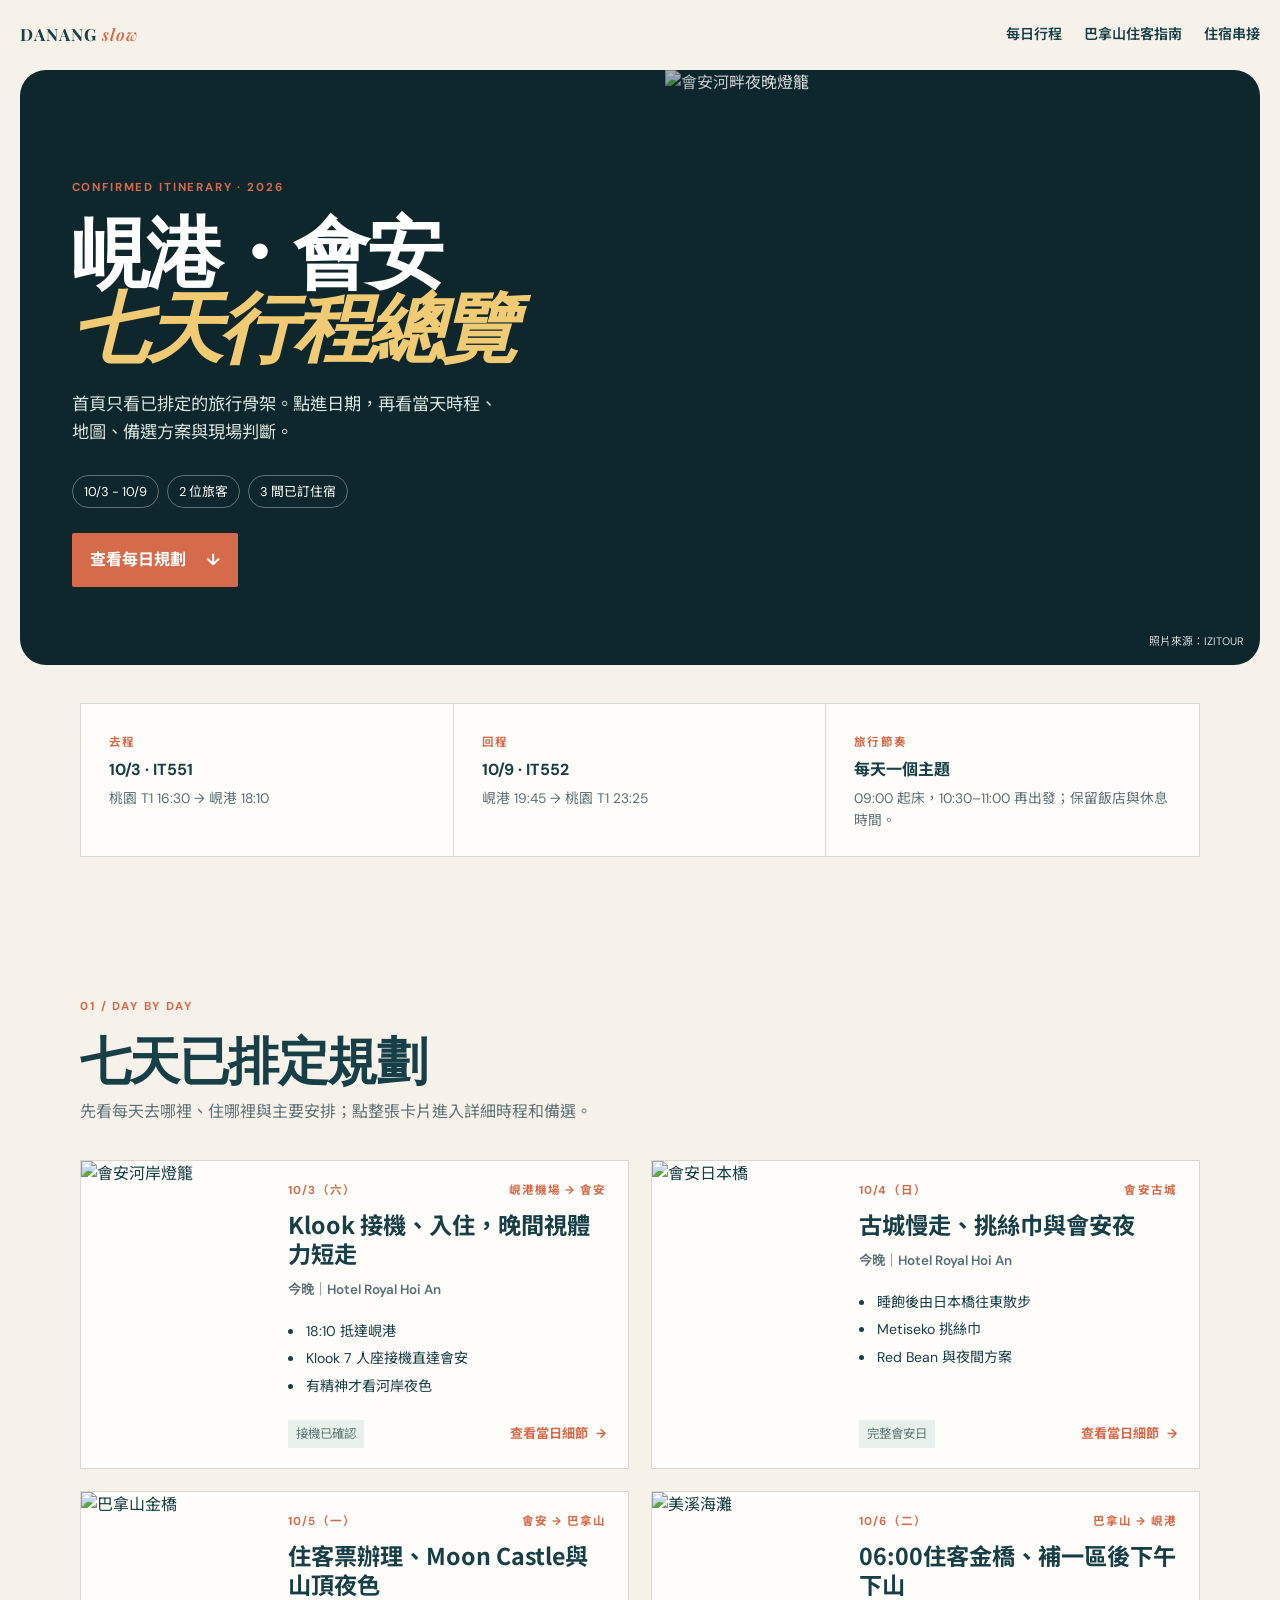
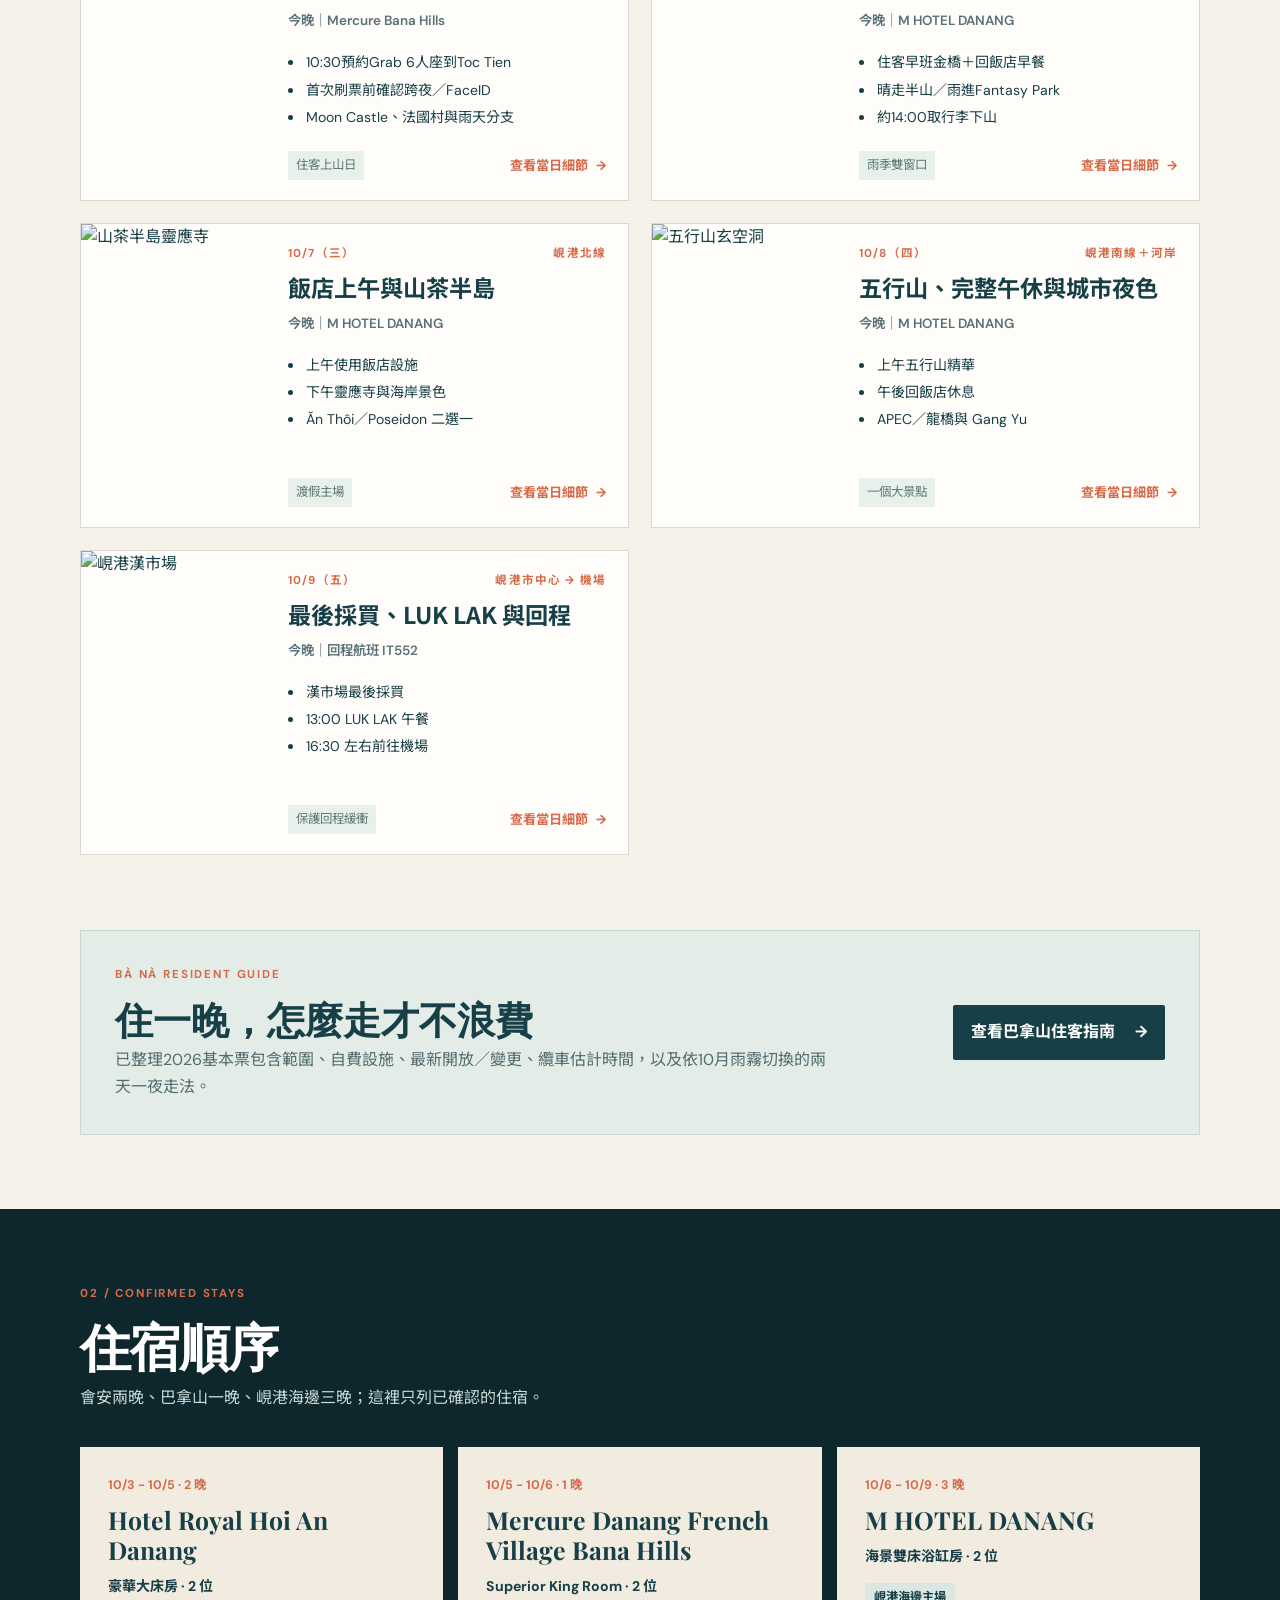
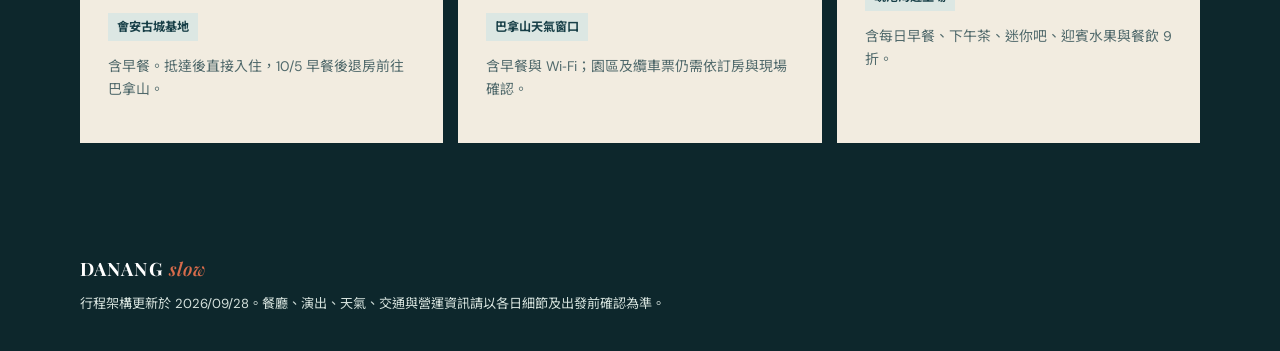
==== commit 25aa008d: "Add Ba Na Hills guest guide" ====
--- a/index.html
+++ b/index.html
@@ -5,6 +5,7 @@
     <meta name="viewport" content="width=device-width, initial-scale=1.0" />
     <meta name="theme-color" content="#173f47" />
     <meta name="description" content="2026 峴港・會安慢旅行程總覽：七天已排定規劃、航班與住宿串接。" />
+    <meta name="robots" content="noindex, nofollow, nosnippet, noimageindex" />
     <title>峴港慢旅行｜2026.10.03 - 10.09</title>
     <link rel="preconnect" href="https://fonts.googleapis.com" />
     <link rel="preconnect" href="https://fonts.gstatic.com" crossorigin />
@@ -15,7 +16,7 @@
   <body>
     <header class="topbar">
       <a class="brand" href="#top">DANANG <em>slow</em></a>
-      <nav aria-label="主要導覽"><a href="#schedule">每日行程</a><a href="#stays">住宿串接</a></nav>
+      <nav aria-label="主要導覽"><a href="#schedule">每日行程</a><a href="bana.html">巴拿山住客指南</a><a href="#stays">住宿串接</a></nav>
     </header>
 
     <main id="top">
@@ -41,11 +42,16 @@
         <div id="schedule-grid" class="schedule-grid"></div>
       </section>
 
+      <section class="section wrap bana-home-callout">
+        <div><p class="eyebrow">BÀ NÀ RESIDENT GUIDE</p><h2>住一晚，怎麼走才不浪費</h2><p>已整理2026基本票包含範圍、自費設施、最新開放／變更、纜車估計時間，以及依10月雨霧切換的兩天一夜走法。</p></div>
+        <a class="button dark" href="bana.html">查看巴拿山住客指南 <span>→</span></a>
+      </section>
+
       <section id="stays" class="section stays-section">
         <div class="wrap"><div class="section-heading light"><p class="eyebrow">02 / CONFIRMED STAYS</p><h2>住宿順序</h2><p>會安兩晚、巴拿山一晚、峴港海邊三晚；這裡只列已確認的住宿。</p></div><div id="stay-grid" class="stay-grid"></div></div>
       </section>
     </main>
-    <footer><span>DANANG <em>slow</em></span><p>行程架構更新於 2026/09/27。餐廳、演出、天氣、交通與營運資訊請以各日細節及出發前確認為準。</p></footer>
-    <script src="site.js?v=20260927-transfer"></script>
+    <footer><span>DANANG <em>slow</em></span><p>行程架構更新於 2026/09/28。餐廳、演出、天氣、交通與營運資訊請以各日細節及出發前確認為準。</p></footer>
+    <script src="site.js?v=20260928-bana-guide"></script>
   </body>
 </html>
--- a/home-daily.css
+++ b/home-daily.css
@@ -25,6 +25,12 @@
 .day-card:hover .card-bottom b { transform: translateX(4px); }
 .stay-role { display: inline-block; width: fit-content; margin: 15px 0 0; padding: 4px 9px; background: #dce7e3; color: var(--ink); font-size: .76rem; font-weight: 700; }
 
+.bana-home-callout { display:grid; grid-template-columns:1fr auto; gap:30px; align-items:center; background:#e3ece7; border:1px solid #c9d8d1; padding:34px; margin-bottom:74px; }
+.bana-home-callout h2 { font:700 clamp(1.8rem,3vw,2.7rem)/1.08 "Playfair Display",serif; margin:0 0 8px; }
+.bana-home-callout p:last-child { color:#536c70; margin:0; max-width:720px; }
+
+@media(max-width:700px){.bana-home-callout{grid-template-columns:1fr}.bana-home-callout .button{justify-self:start}}
+
 @media (max-width: 560px) {
   .overview-section { padding-top: 30px; }
   .card-bottom { align-items: center; gap: 12px; }
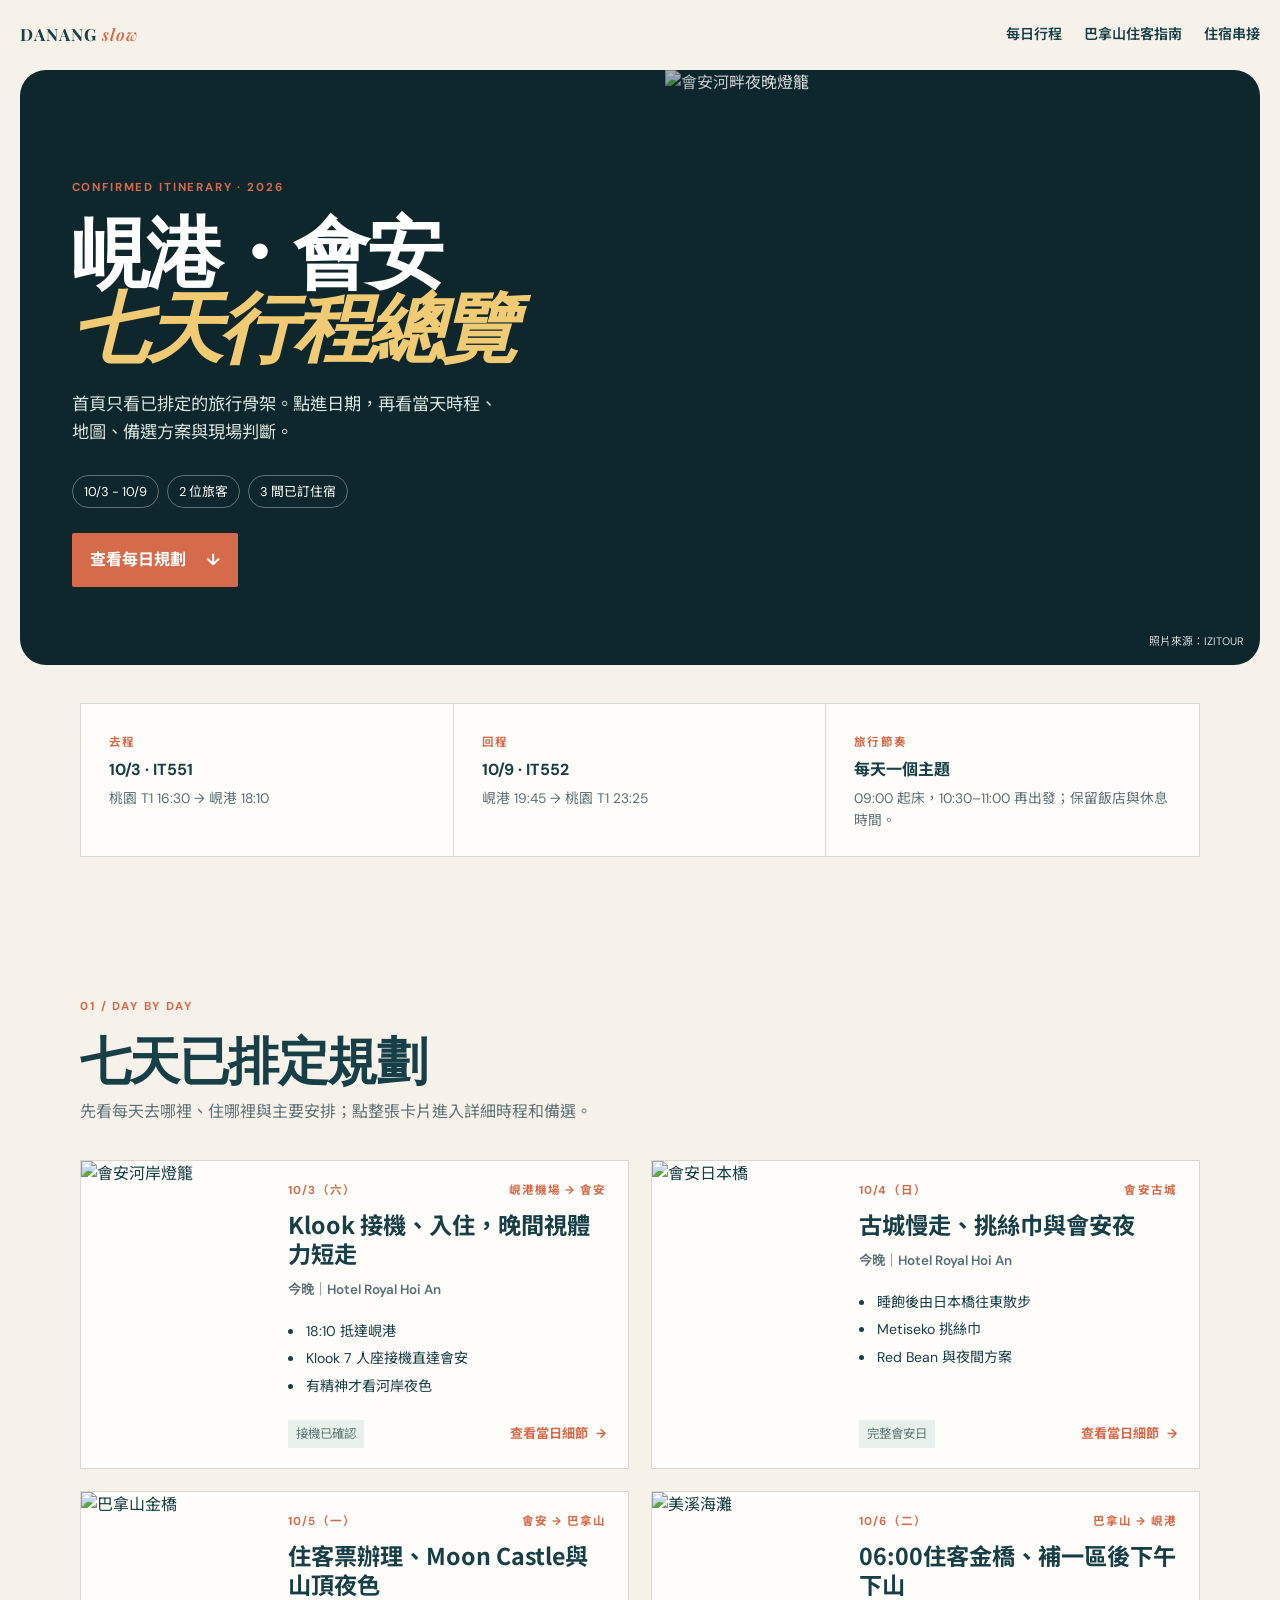
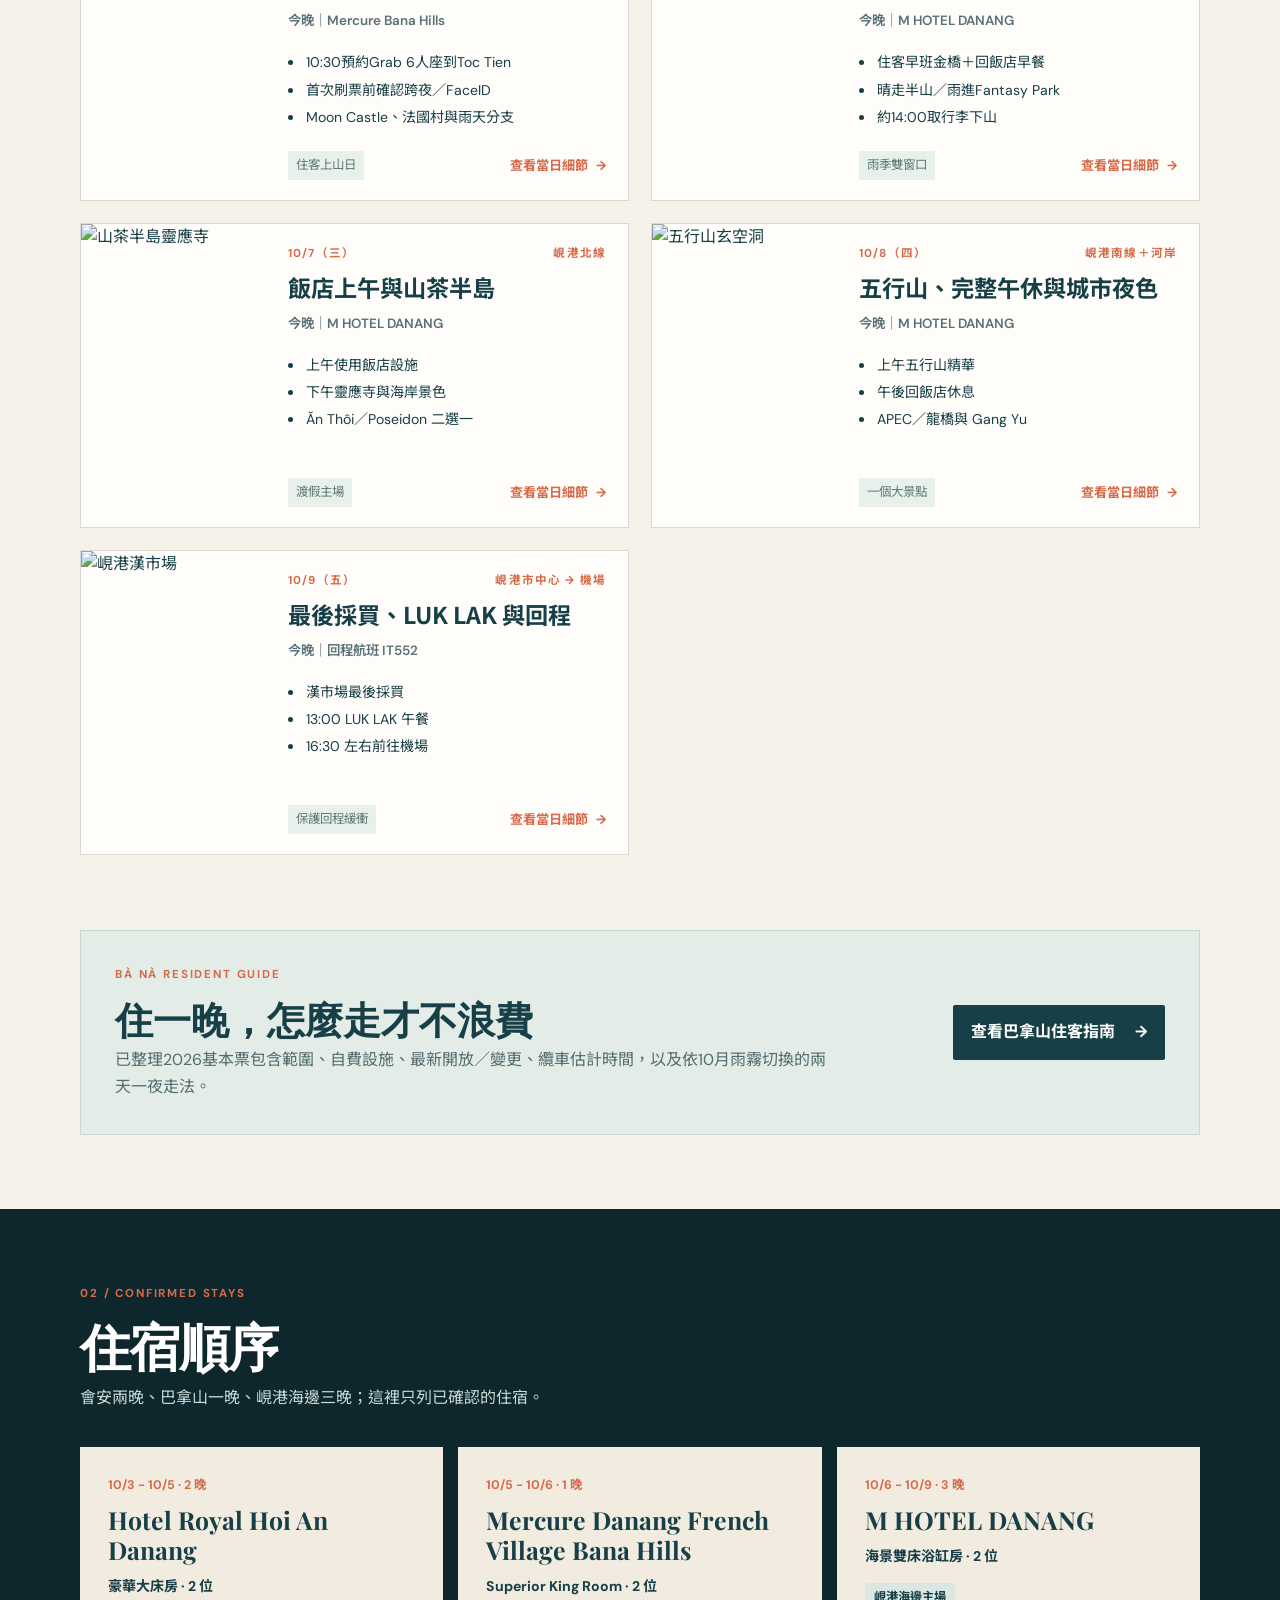
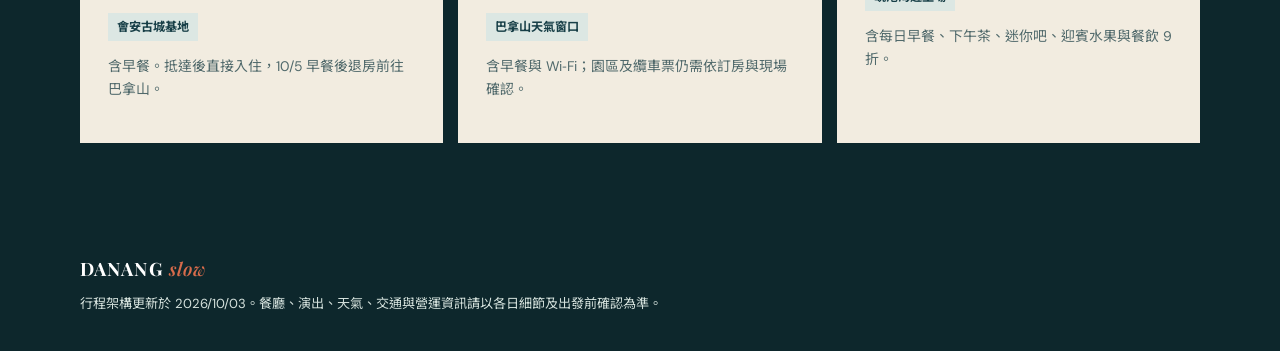
==== commit 862fdbb3: "Update departure-day airport flow" ====
--- a/index.html
+++ b/index.html
@@ -51,7 +51,7 @@
         <div class="wrap"><div class="section-heading light"><p class="eyebrow">02 / CONFIRMED STAYS</p><h2>住宿順序</h2><p>會安兩晚、巴拿山一晚、峴港海邊三晚；這裡只列已確認的住宿。</p></div><div id="stay-grid" class="stay-grid"></div></div>
       </section>
     </main>
-    <footer><span>DANANG <em>slow</em></span><p>行程架構更新於 2026/09/28。餐廳、演出、天氣、交通與營運資訊請以各日細節及出發前確認為準。</p></footer>
+    <footer><span>DANANG <em>slow</em></span><p>行程架構更新於 2026/10/03。餐廳、演出、天氣、交通與營運資訊請以各日細節及出發前確認為準。</p></footer>
     <script src="site.js?v=20260928-bana-guide"></script>
   </body>
 </html>
